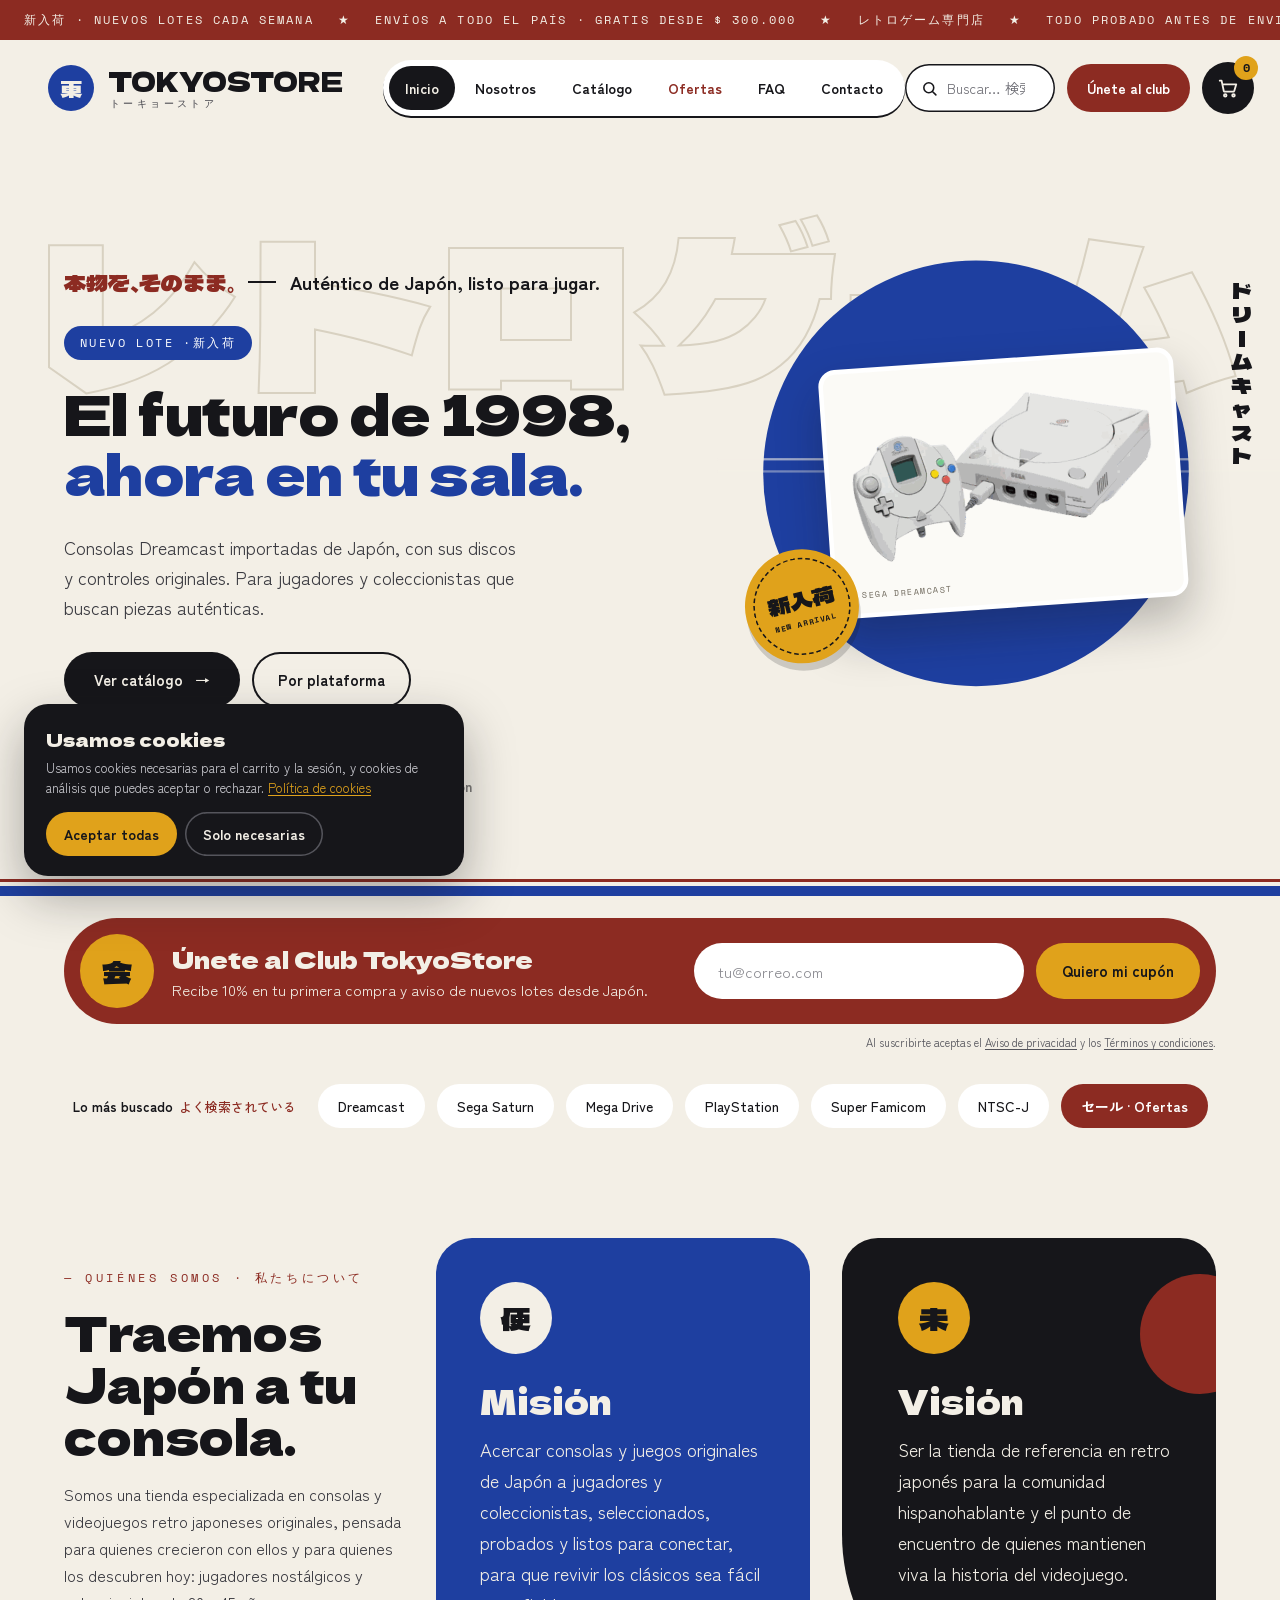
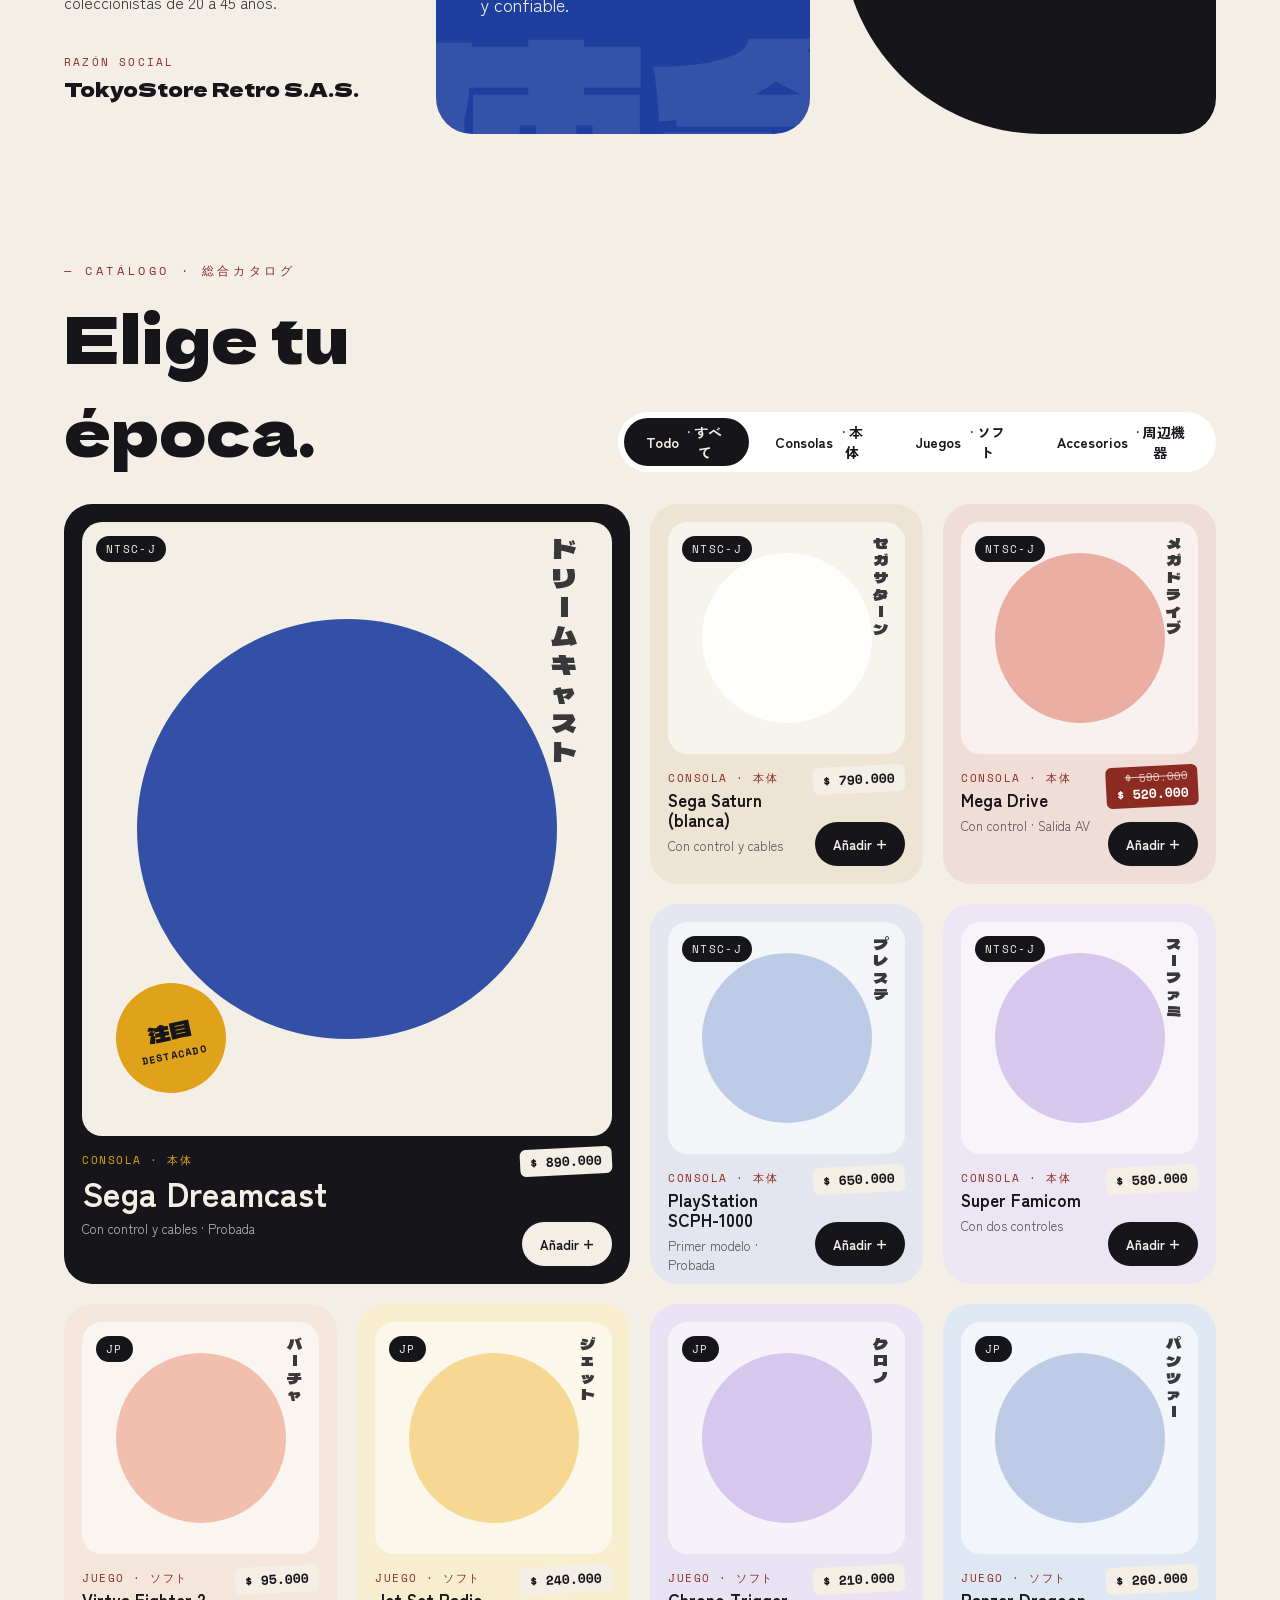
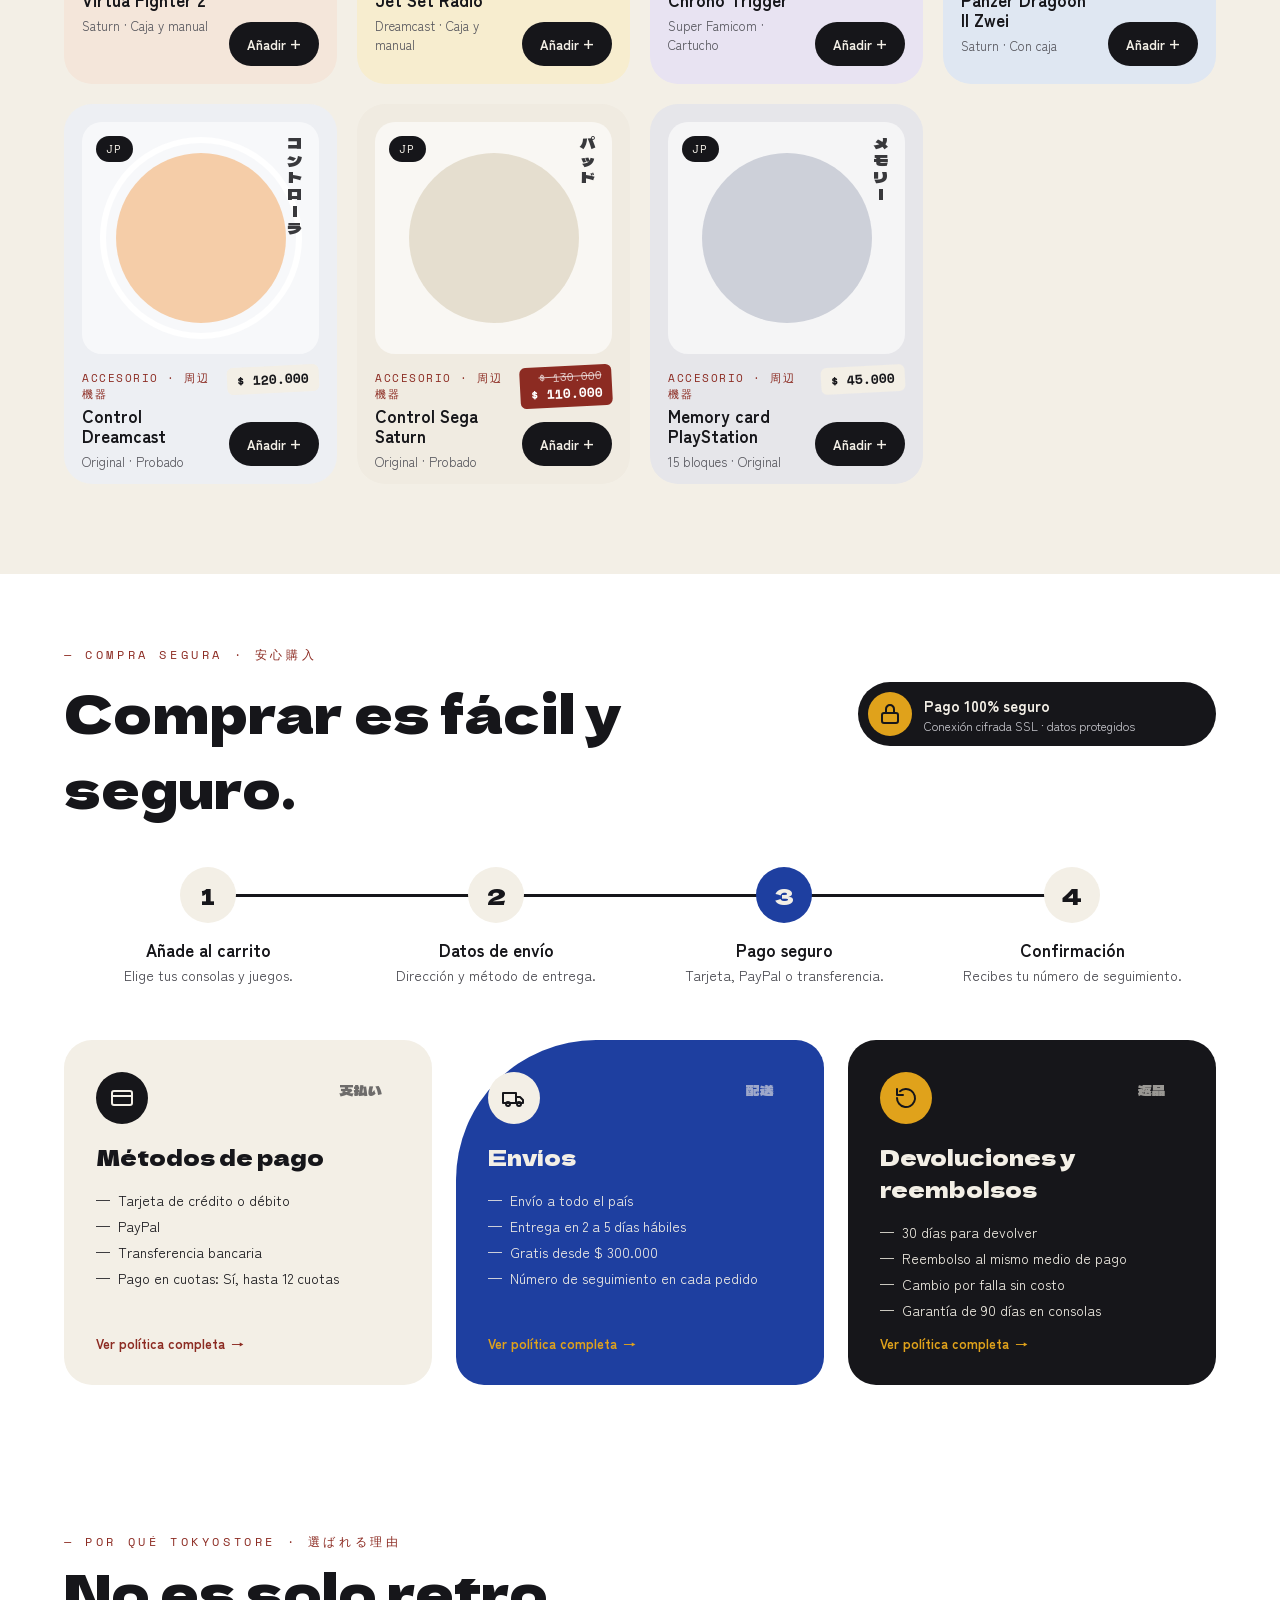
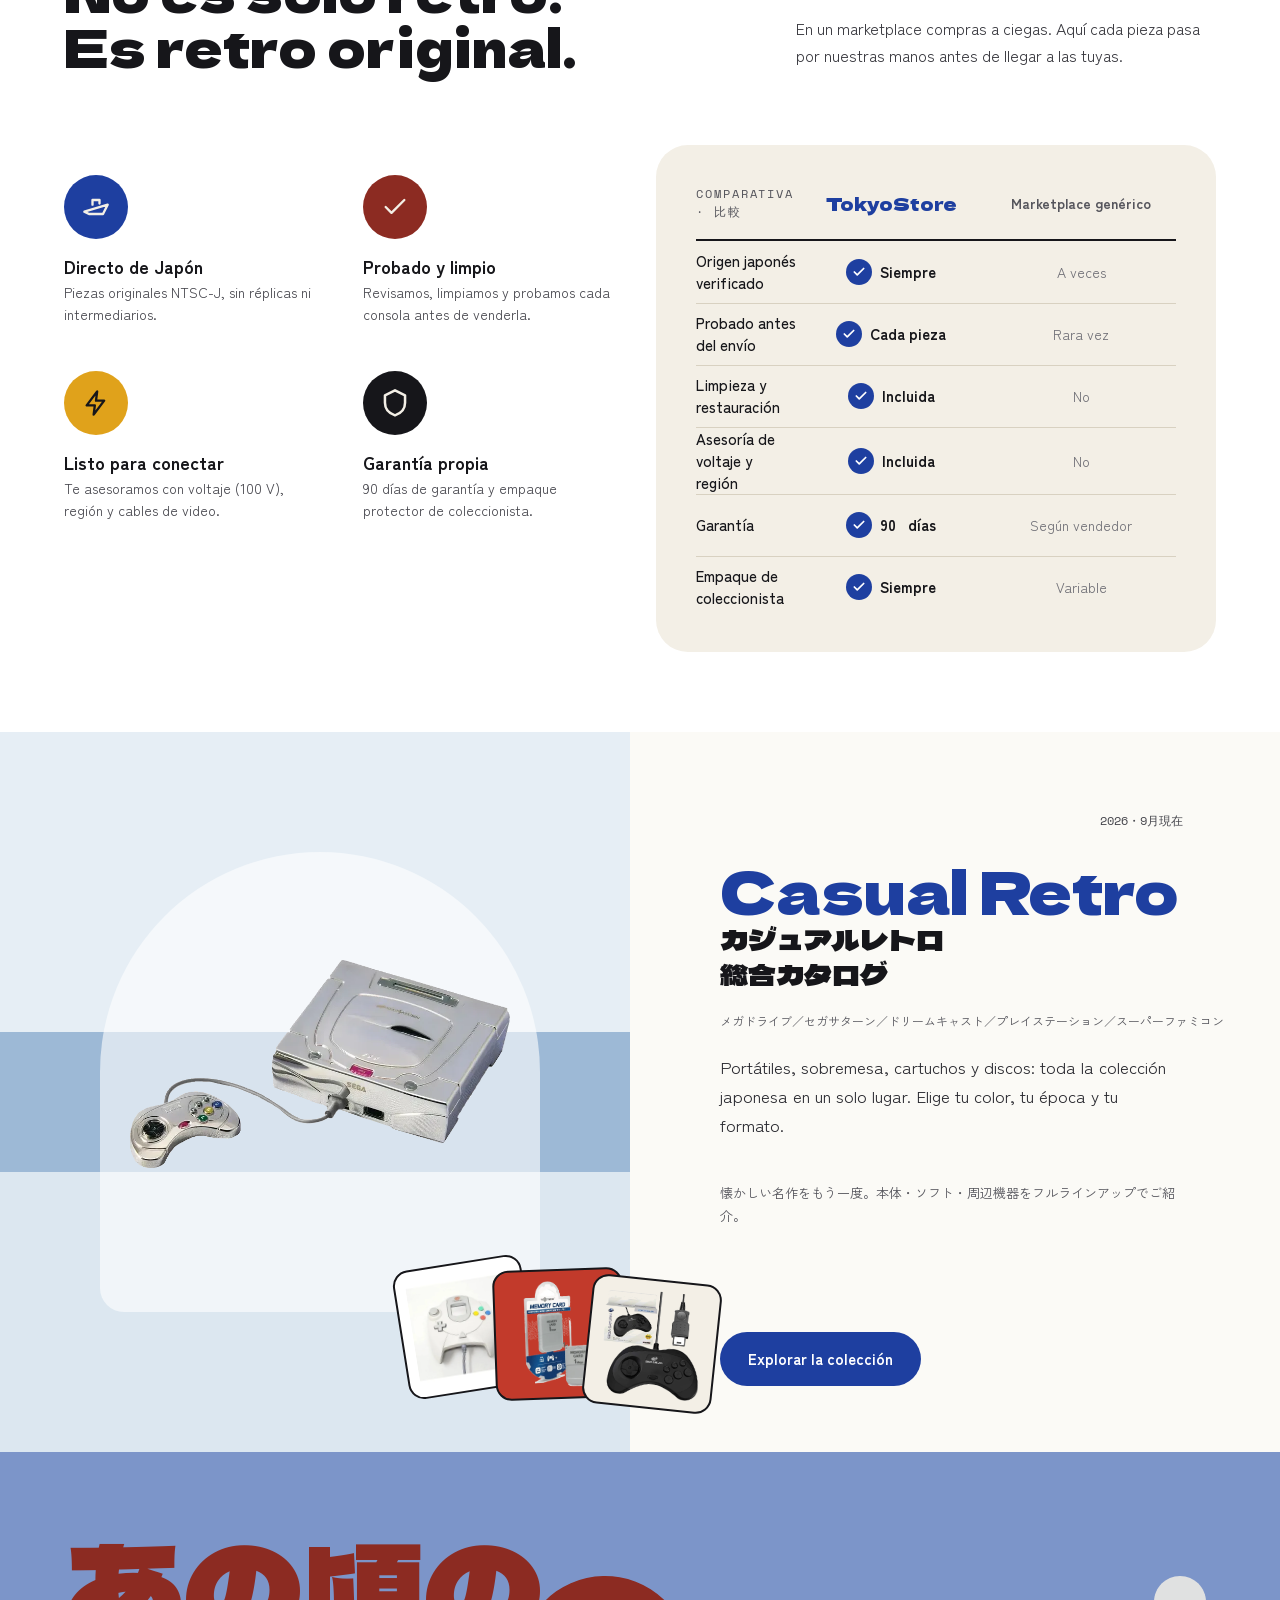
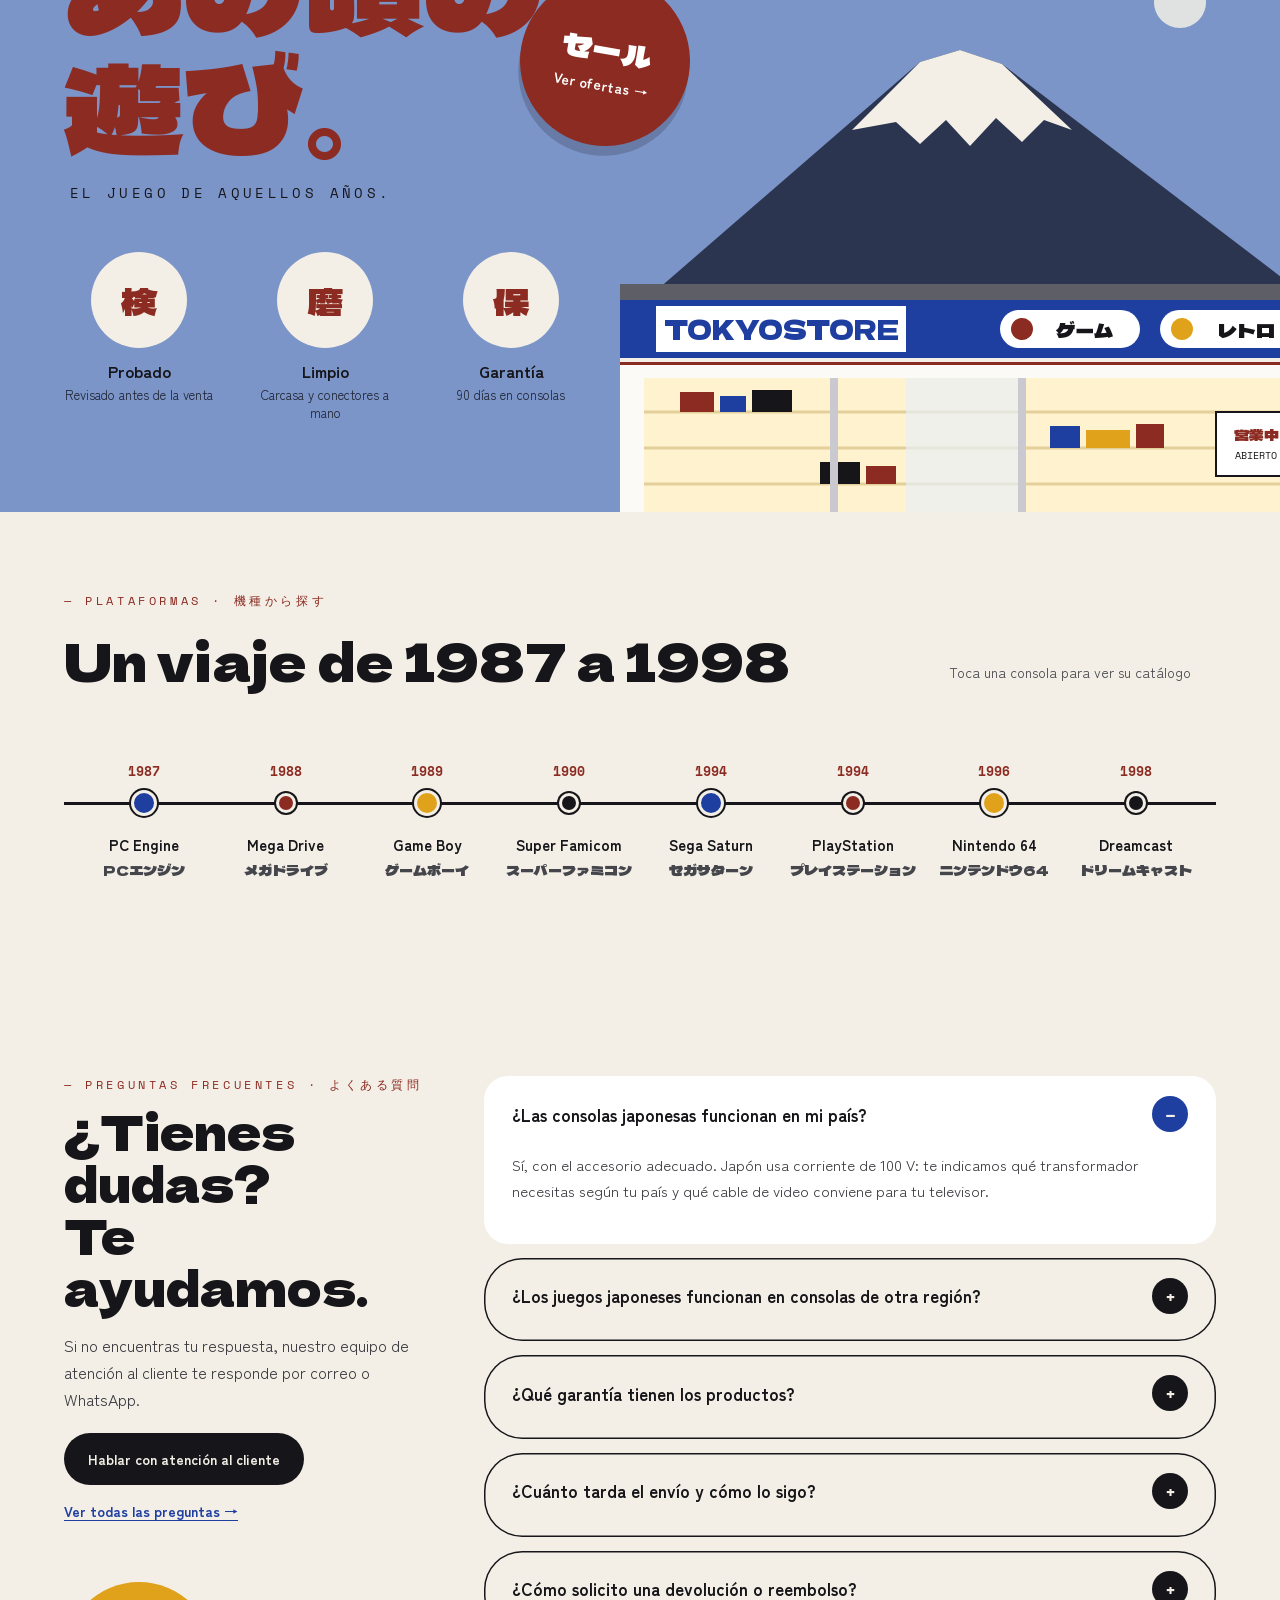
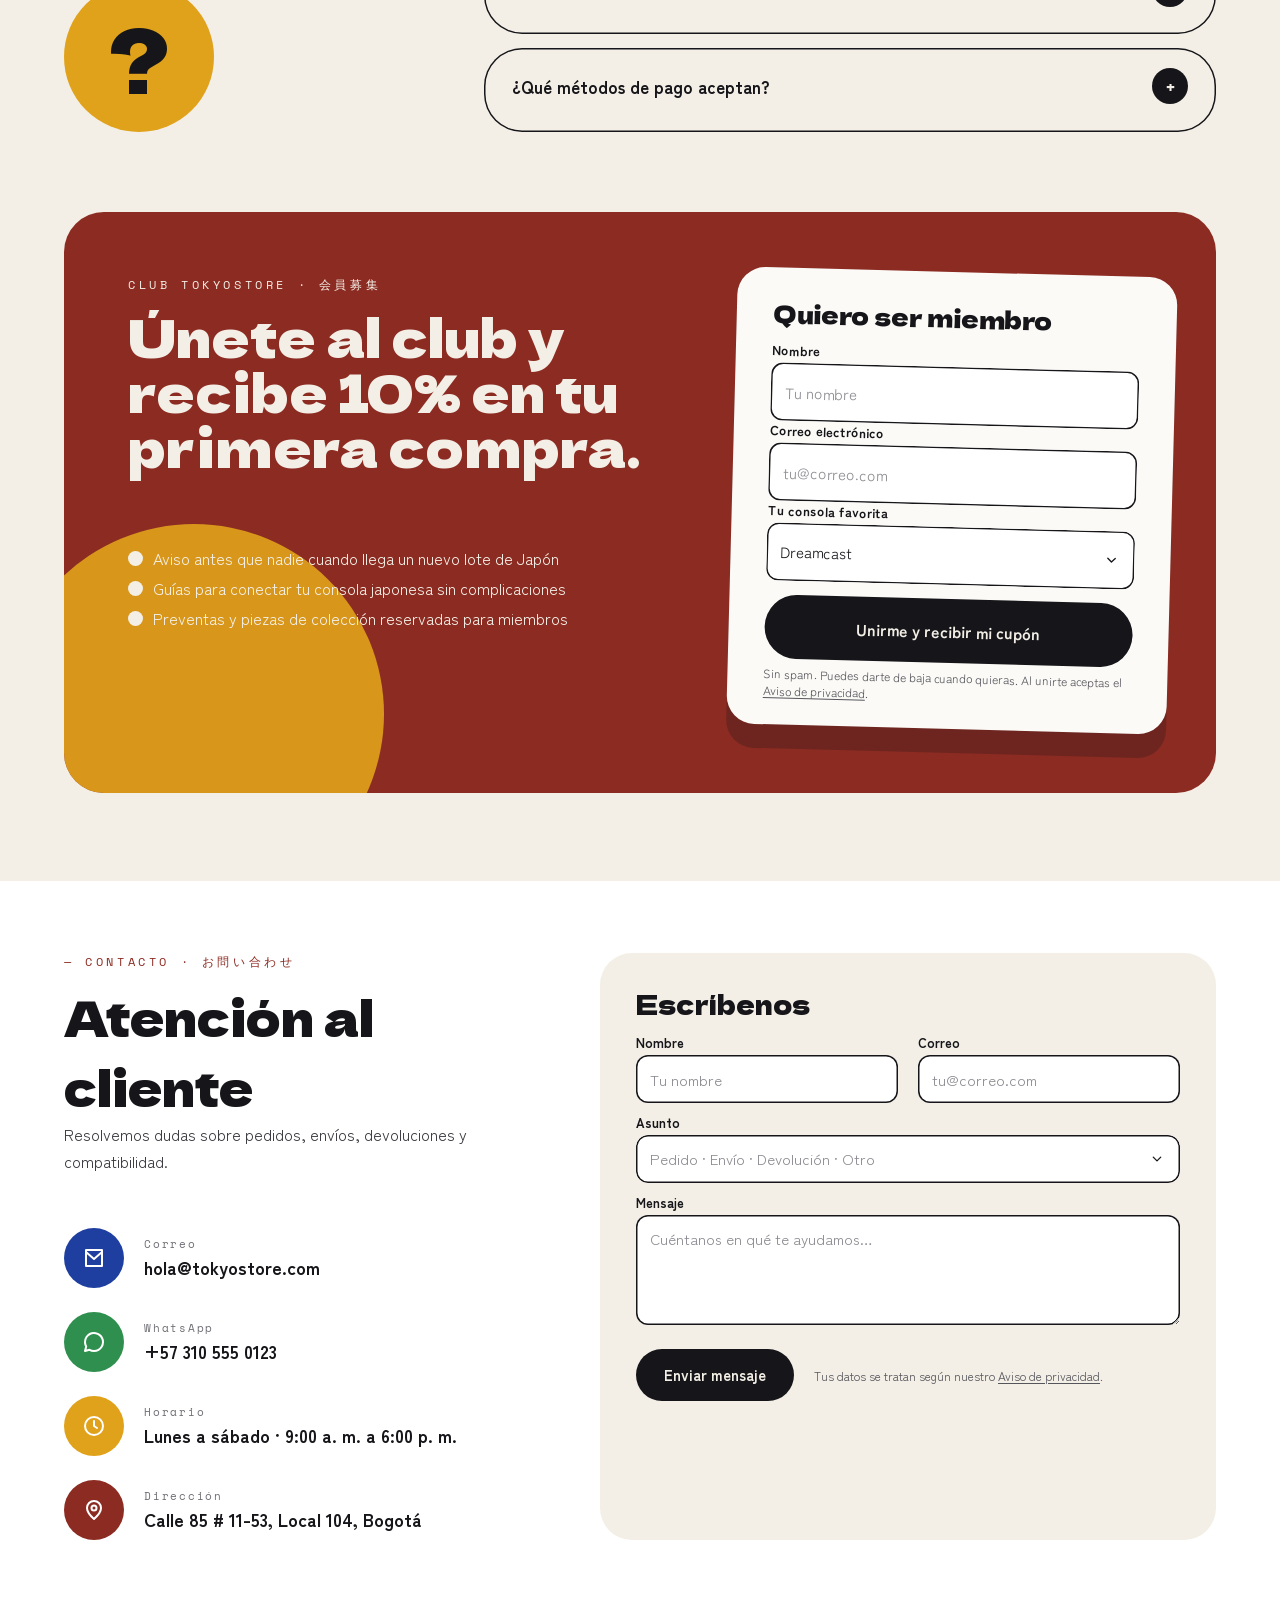
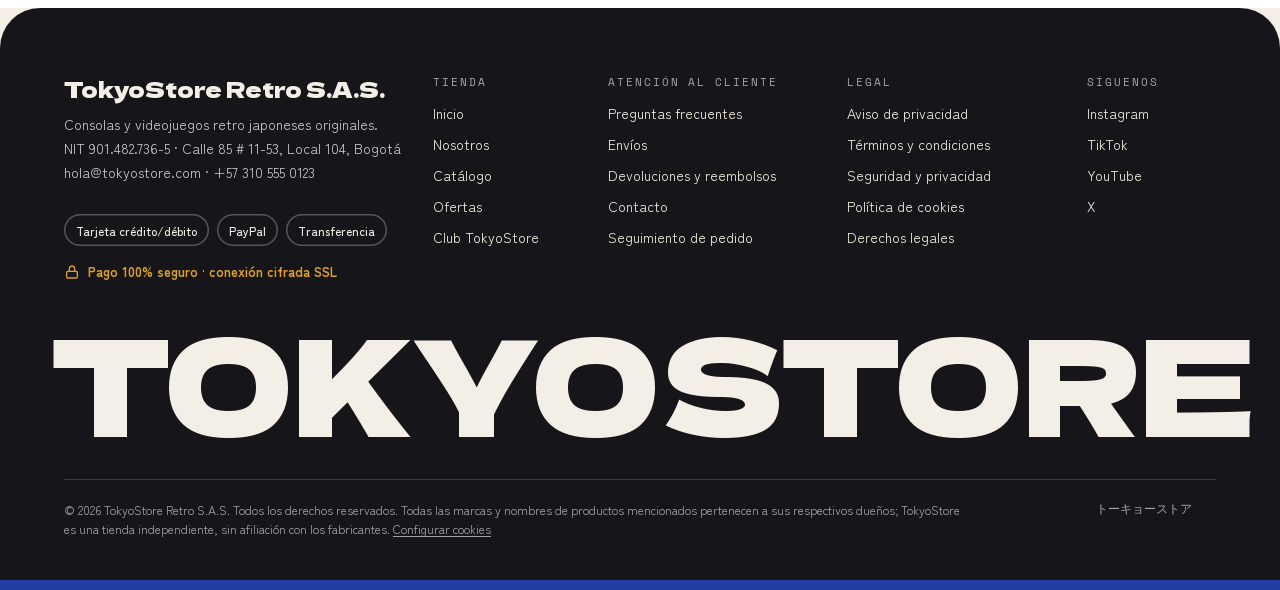
==== index.html @ 381a0650 "TokyoStore: sitio web a partir del diseño de Figma Páginas de inicio, producto, carrito con pago en " ====
<!doctype html>
<html lang="es-CO">
<head>
<meta charset="utf-8">
<meta name="viewport" content="width=device-width, initial-scale=1">
<title>TokyoStore — Consolas y videojuegos retro japoneses originales</title>
<meta name="description" content="Consolas, juegos y accesorios retro importados de Japón: Dreamcast, Sega Saturn, Super Famicom, PlayStation y más. Probados antes de enviar, con garantía y envío a todo el país.">
<meta name="theme-color" content="#F3EFE6">
<meta property="og:title" content="TokyoStore — Consolas y videojuegos retro japoneses originales">
<meta property="og:description" content="Consolas, juegos y accesorios retro importados de Japón: Dreamcast, Sega Saturn, Super Famicom, PlayStation y más. Probados antes de enviar, con garantía y envío a todo el país.">
<meta property="og:type" content="website">
<meta property="og:locale" content="es_CO">
<link rel="icon" href="assets/img/favicon.svg" type="image/svg+xml">
<link rel="preconnect" href="https://fonts.googleapis.com">
<link rel="preconnect" href="https://fonts.gstatic.com" crossorigin>
<link rel="stylesheet" href="https://fonts.googleapis.com/css2?family=Dela+Gothic+One&family=Space+Mono:wght@400;700&family=Zen+Kaku+Gothic+New:wght@400;500;700&display=swap">
<link rel="stylesheet" href="assets/css/styles.css">
<script src="assets/js/data.js" defer></script>
<script src="assets/js/app.js" defer></script>

</head>
<body data-page="inicio">
<a class="skip-link" href="#main">Saltar al contenido</a>
<svg xmlns="http://www.w3.org/2000/svg" style="display:none" aria-hidden="true">
<symbol id="i-bolt" viewBox="0 0 28 28"><path d="M15.1667 2.3335L4.66666 16.3335H12.8333L11.6667 25.6668L22.1667 11.6668H14L15.1667 2.3335Z" stroke="currentColor" stroke-width="2.33333" stroke-linecap="round" stroke-linejoin="round"/></symbol>
<symbol id="i-camera" viewBox="0 0 34 34"><path d="M5.66663 11.3333H9.91663L12.75 7.08325H21.25L24.0833 11.3333H28.3333V26.9166H5.66663V11.3333Z" stroke="currentColor" stroke-width="2.26667" stroke-linecap="round" stroke-linejoin="round"/>
<path d="M17 24.0833C20.1297 24.0833 22.6667 21.5463 22.6667 18.4167C22.6667 15.2871 20.1297 12.75 17 12.75C13.8704 12.75 11.3334 15.2871 11.3334 18.4167C11.3334 21.5463 13.8704 24.0833 17 24.0833Z" stroke="currentColor" stroke-width="2.26667" stroke-linecap="round" stroke-linejoin="round"/></symbol>
<symbol id="i-card" viewBox="0 0 24 24"><path d="M20 5H4C2.89543 5 2 5.89543 2 7V17C2 18.1046 2.89543 19 4 19H20C21.1046 19 22 18.1046 22 17V7C22 5.89543 21.1046 5 20 5Z" stroke="currentColor" stroke-width="2" stroke-linecap="round" stroke-linejoin="round"/>
<path d="M2 10H22" stroke="currentColor" stroke-width="2" stroke-linecap="round" stroke-linejoin="round"/></symbol>
<symbol id="i-cart" viewBox="0 0 22 22"><path d="M2.75 3.66666H4.58333L6.78333 13.9333C6.82619 14.1435 6.94139 14.332 7.10888 14.466C7.27637 14.6 7.48555 14.671 7.7 14.6667H16.3167C16.5311 14.671 16.7403 14.6 16.9078 14.466C17.0753 14.332 17.1905 14.1435 17.2333 13.9333L19.25 7.33333H5.68333" stroke="currentColor" stroke-width="1.83333" stroke-linecap="round" stroke-linejoin="round"/>
<path d="M8.25001 19.6167C8.95877 19.6167 9.53334 19.0421 9.53334 18.3333C9.53334 17.6246 8.95877 17.05 8.25001 17.05C7.54124 17.05 6.96667 17.6246 6.96667 18.3333C6.96667 19.0421 7.54124 19.6167 8.25001 19.6167Z" stroke="currentColor" stroke-width="1.83333" stroke-linecap="round" stroke-linejoin="round"/>
<path d="M16.5 19.6167C17.2088 19.6167 17.7833 19.0421 17.7833 18.3333C17.7833 17.6246 17.2088 17.05 16.5 17.05C15.7912 17.05 15.2167 17.6246 15.2167 18.3333C15.2167 19.0421 15.7912 19.6167 16.5 19.6167Z" stroke="currentColor" stroke-width="1.83333" stroke-linecap="round" stroke-linejoin="round"/></symbol>
<symbol id="i-chat" viewBox="0 0 24 24"><path d="M21 11.9997C21.001 13.5801 20.5859 15.1328 19.7964 16.5018C19.0069 17.8707 17.8708 19.0077 16.5025 19.7983C15.1342 20.5889 13.5818 21.0053 12.0014 21.0055C10.4211 21.0058 8.8686 20.5899 7.5 19.7997L3 20.9997L4.2 16.4997C3.51175 15.3041 3.10757 13.9663 3.0187 12.5895C2.92983 11.2128 3.15864 9.83412 3.68745 8.55992C4.21627 7.28571 5.03093 6.15014 6.0685 5.24092C7.10608 4.3317 8.33878 3.67318 9.67138 3.31623C11.004 2.95929 12.4008 2.91347 13.7539 3.18232C15.1071 3.45118 16.3803 4.0275 17.4752 4.86677C18.5701 5.70604 19.4574 6.78579 20.0686 8.0226C20.6798 9.25941 20.9985 10.6202 21 11.9997Z" stroke="white" stroke-width="2" stroke-linecap="round" stroke-linejoin="round"/></symbol>
<symbol id="i-check-sm" viewBox="0 0 14 14"><path d="M11.6666 3.5L5.24998 9.91667L2.33331 7" stroke="white" stroke-width="1.75" stroke-linecap="round" stroke-linejoin="round"/></symbol>
<symbol id="i-check" viewBox="0 0 28 28"><path d="M23.3333 7L10.5 19.8333L4.66666 14" stroke="currentColor" stroke-width="2.33333" stroke-linecap="round" stroke-linejoin="round"/></symbol>
<symbol id="i-chevron-down" viewBox="0 0 15 15"><path d="M3.89346 5.57717L7.45208 9.32717L11.2021 5.76856" stroke="currentColor" stroke-width="1.46222" stroke-linecap="round" stroke-linejoin="round"/></symbol>
<symbol id="i-chevron-right" viewBox="0 0 16 16"><path d="M6 4L10 8L6 12" stroke="currentColor" stroke-width="1.46667" stroke-linecap="round" stroke-linejoin="round"/></symbol>
<symbol id="i-clock" viewBox="0 0 24 24"><path d="M12 21C16.9706 21 21 16.9706 21 12C21 7.02944 16.9706 3 12 3C7.02944 3 3 7.02944 3 12C3 16.9706 7.02944 21 12 21Z" stroke="white" stroke-width="2" stroke-linecap="round" stroke-linejoin="round"/>
<path d="M12 7V12L15 14" stroke="white" stroke-width="2" stroke-linecap="round" stroke-linejoin="round"/></symbol>
<symbol id="i-lock" viewBox="0 0 24 24"><path d="M18 11H6C4.89543 11 4 11.8954 4 13V19C4 20.1046 4.89543 21 6 21H18C19.1046 21 20 20.1046 20 19V13C20 11.8954 19.1046 11 18 11Z" stroke="currentColor" stroke-width="2" stroke-linecap="round" stroke-linejoin="round"/>
<path d="M8 11V7C8 5.93913 8.42143 4.92172 9.17157 4.17157C9.92172 3.42143 10.9391 3 12 3C13.0609 3 14.0783 3.42143 14.8284 4.17157C15.5786 4.92172 16 5.93913 16 7V11" stroke="currentColor" stroke-width="2" stroke-linecap="round" stroke-linejoin="round"/></symbol>
<symbol id="i-mail" viewBox="0 0 24 24"><path d="M4 4H20V20H4V4Z" stroke="white" stroke-width="2" stroke-linecap="round" stroke-linejoin="round"/>
<path d="M4 6L12 13L20 6" stroke="white" stroke-width="2" stroke-linecap="round" stroke-linejoin="round"/></symbol>
<symbol id="i-menu" viewBox="0 0 20 20"><path d="M3.3335 5H16.6668M3.3335 10H16.6668M3.3335 15H16.6668" stroke="currentColor" stroke-width="1.83333" stroke-linecap="round" stroke-linejoin="round"/></symbol>
<symbol id="i-pin" viewBox="0 0 24 24"><path d="M12 21C12 21 5 14.8 5 10C5 8.14348 5.7375 6.36301 7.05025 5.05025C8.36301 3.7375 10.1435 3 12 3C13.8565 3 15.637 3.7375 16.9497 5.05025C18.2625 6.36301 19 8.14348 19 10C19 14.8 12 21 12 21Z" stroke="white" stroke-width="2" stroke-linecap="round" stroke-linejoin="round"/>
<path d="M12 12.5C13.3807 12.5 14.5 11.3807 14.5 10C14.5 8.61929 13.3807 7.5 12 7.5C10.6193 7.5 9.5 8.61929 9.5 10C9.5 11.3807 10.6193 12.5 12 12.5Z" stroke="white" stroke-width="2" stroke-linecap="round" stroke-linejoin="round"/></symbol>
<symbol id="i-return" viewBox="0 0 24 24"><path d="M3 12.0001C2.99812 14.0611 3.70371 16.0604 4.99883 17.6637C6.29395 19.267 8.10013 20.3772 10.1155 20.8088C12.1309 21.2404 14.2333 20.9671 16.0714 20.0348C17.9095 19.1024 19.3719 17.5674 20.2142 15.6863C21.0564 13.8052 21.2276 11.692 20.6989 9.69991C20.1703 7.7078 18.9739 5.9575 17.3098 4.74152C15.6457 3.52555 13.6146 2.91759 11.556 3.01926C9.4975 3.12093 7.53622 3.92607 6 5.3001" stroke="currentColor" stroke-width="2" stroke-linecap="round" stroke-linejoin="round"/>
<path d="M3 3V9H9" stroke="currentColor" stroke-width="2" stroke-linecap="round" stroke-linejoin="round"/></symbol>
<symbol id="i-search" viewBox="0 0 17 17"><path d="M7.79171 12.75C10.5301 12.75 12.75 10.5301 12.75 7.79167C12.75 5.05326 10.5301 2.83334 7.79171 2.83334C5.0533 2.83334 2.83337 5.05326 2.83337 7.79167C2.83337 10.5301 5.0533 12.75 7.79171 12.75Z" stroke="currentColor" stroke-width="1.55833" stroke-linecap="round"/>
<path d="M11.6875 11.6875L14.875 14.875" stroke="currentColor" stroke-width="1.55833" stroke-linecap="round"/></symbol>
<symbol id="i-shield" viewBox="0 0 21 26"><path d="M10.5 1.1665L19.8333 5.83317V12.8332C19.8333 18.6665 15.75 22.7498 10.5 24.4998C5.24999 22.7498 1.16666 18.6665 1.16666 12.8332V5.83317L10.5 1.1665Z" stroke="currentColor" stroke-width="2.33333" stroke-linecap="round" stroke-linejoin="round"/></symbol>
<symbol id="i-ship" viewBox="0 0 28 28"><path d="M2.33334 18.6665L25.6667 11.6665L21 20.9998H7L2.33334 18.6665Z" stroke="currentColor" stroke-width="2.33333" stroke-linecap="round" stroke-linejoin="round"/>
<path d="M10.5 11.6667V7H17.5V10.5" stroke="currentColor" stroke-width="2.33333" stroke-linecap="round" stroke-linejoin="round"/></symbol>
<symbol id="i-truck" viewBox="0 0 24 24"><path d="M1 7H14V17H1V7Z" stroke="currentColor" stroke-width="2" stroke-linecap="round" stroke-linejoin="round"/>
<path d="M14 11H18L21 14V17H14V11Z" stroke="currentColor" stroke-width="2" stroke-linecap="round" stroke-linejoin="round"/>
<path d="M6 20C7.10457 20 8 19.1046 8 18C8 16.8954 7.10457 16 6 16C4.89543 16 4 16.8954 4 18C4 19.1046 4.89543 20 6 20Z" stroke="currentColor" stroke-width="2" stroke-linecap="round" stroke-linejoin="round"/>
<path d="M17 20C18.1046 20 19 19.1046 19 18C19 16.8954 18.1046 16 17 16C15.8954 16 15 16.8954 15 18C15 19.1046 15.8954 20 17 20Z" stroke="currentColor" stroke-width="2" stroke-linecap="round" stroke-linejoin="round"/></symbol>
</svg>
<div class="ticker" role="region" aria-label="Avisos de la tienda">
  <p class="sr-only">Nuevos lotes cada semana. Envíos a todo el país, gratis desde $ 300.000. Todo probado antes de enviar.</p>
  <div class="ticker__track" aria-hidden="true"><span class="ticker__item">新入荷 · NUEVOS LOTES CADA SEMANA</span><span class="ticker__item">★</span><span class="ticker__item">ENVÍOS A TODO EL PAÍS · GRATIS DESDE <span data-cfg="envioGratis">$ 300.000</span></span><span class="ticker__item">★</span><span class="ticker__item">レトロゲーム専門店</span><span class="ticker__item">★</span><span class="ticker__item">TODO PROBADO ANTES DE ENVIAR</span><span class="ticker__item">★</span><span class="ticker__item">新入荷 · NUEVOS LOTES CADA SEMANA</span><span class="ticker__item">★</span><span class="ticker__item">ENVÍOS A TODO EL PAÍS · GRATIS DESDE <span data-cfg="envioGratis">$ 300.000</span></span><span class="ticker__item">★</span><span class="ticker__item">レトロゲーム専門店</span><span class="ticker__item">★</span><span class="ticker__item">TODO PROBADO ANTES DE ENVIAR</span><span class="ticker__item">★</span><span class="ticker__item">新入荷 · NUEVOS LOTES CADA SEMANA</span><span class="ticker__item">★</span><span class="ticker__item">ENVÍOS A TODO EL PAÍS · GRATIS DESDE <span data-cfg="envioGratis">$ 300.000</span></span><span class="ticker__item">★</span><span class="ticker__item">レトロゲーム専門店</span><span class="ticker__item">★</span><span class="ticker__item">TODO PROBADO ANTES DE ENVIAR</span><span class="ticker__item">★</span><span class="ticker__item">新入荷 · NUEVOS LOTES CADA SEMANA</span><span class="ticker__item">★</span><span class="ticker__item">ENVÍOS A TODO EL PAÍS · GRATIS DESDE <span data-cfg="envioGratis">$ 300.000</span></span><span class="ticker__item">★</span><span class="ticker__item">レトロゲーム専門店</span><span class="ticker__item">★</span><span class="ticker__item">TODO PROBADO ANTES DE ENVIAR</span><span class="ticker__item">★</span></div>
</div>
<header class="header" id="top">
  <div class="header__bar">
    <a class="brand" href="index.html" aria-label="TokyoStore, ir al inicio">
      <span class="brand__badge" aria-hidden="true">東</span>
      <span class="brand__text"><span class="brand__name">TOKYOSTORE</span><span class="brand__kana" aria-hidden="true">トーキョーストア</span></span>
    </a>
    <nav class="nav" aria-label="Principal"><a href="#top" aria-current="page">Inicio</a><a href="#nosotros">Nosotros</a><a href="#catalogo">Catálogo</a><a href="?ofertas=1#catalogo" class="nav__sale" data-filter="ofertas">Ofertas</a><a href="faq.html">FAQ</a><a href="#contacto">Contacto</a></nav>
    <div class="header__right">
      <form class="search" id="search-d" role="search" data-search>
        <label class="search__box"><span class="sr-only">Buscar en la tienda</span><svg class="icon" aria-hidden="true"><use href="#i-search"></use></svg>
          <input class="search__input" type="search" name="q" placeholder="Buscar… 検索" autocomplete="off" role="combobox" aria-expanded="false" aria-controls="search-d-list" aria-autocomplete="list">
        </label>
        <div class="search__results" id="search-d-list" role="listbox" aria-label="Resultados"></div>
      </form>
      <a class="btn btn-red header__club" href="#club">Únete al club</a>
      <a class="cart-btn" href="carrito.html" aria-label="Carrito"><svg class="icon" aria-hidden="true"><use href="#i-cart"></use></svg><span class="cart-count" aria-hidden="true">0</span></a>
      <button class="icon-btn search-btn" type="button" data-open-search aria-label="Buscar"><svg class="icon" aria-hidden="true"><use href="#i-search"></use></svg></button>
      <a class="icon-btn icon-btn--ink cart" href="carrito.html" aria-label="Carrito"><svg class="icon" aria-hidden="true"><use href="#i-cart"></use></svg></a>
      <button class="icon-btn menu-btn" type="button" data-open-menu aria-label="Abrir menú" aria-expanded="false" aria-controls="drawer"><svg class="icon" aria-hidden="true"><use href="#i-menu"></use></svg></button>
    </div>
  </div>
</header>
<div class="drawer" id="drawer" role="dialog" aria-modal="true" aria-label="Menú">
  <div class="drawer__scrim" data-close-menu></div>
  <div class="drawer__panel">
    <div class="drawer__head">
      <a class="brand" href="index.html"><span class="brand__badge" aria-hidden="true">東</span><span class="brand__name">TOKYOSTORE</span></a>
      <button class="drawer__close" type="button" data-close-menu aria-label="Cerrar menú">×</button>
    </div>
    <nav class="drawer__links" aria-label="Menú móvil"><a href="#top">Inicio<svg class="icon" aria-hidden="true"><use href="#i-chevron-right"></use></svg></a><a href="#nosotros">Nosotros<svg class="icon" aria-hidden="true"><use href="#i-chevron-right"></use></svg></a><a href="#catalogo">Catálogo<svg class="icon" aria-hidden="true"><use href="#i-chevron-right"></use></svg></a><a href="?ofertas=1#catalogo" class="nav__sale">Ofertas<svg class="icon" aria-hidden="true"><use href="#i-chevron-right"></use></svg></a><a href="faq.html">FAQ<svg class="icon" aria-hidden="true"><use href="#i-chevron-right"></use></svg></a><a href="#contacto">Contacto<svg class="icon" aria-hidden="true"><use href="#i-chevron-right"></use></svg></a>
      <a href="carrito.html">Carrito · <span data-cart-label>0 artículos</span><svg class="icon" aria-hidden="true"><use href="#i-chevron-right"></use></svg></a>
    </nav>
    <a class="btn btn-red" href="#club" style="height:52px">Únete al club</a>
    <div class="drawer__small">
      <a href="legal.html#envios">Envíos</a>
      <a href="legal.html#devoluciones">Devoluciones y reembolsos</a>
      <a href="legal.html#privacidad">Aviso de privacidad</a>
      <a href="legal.html#terminos">Términos y condiciones</a>
    </div>
  </div>
</div>
<div class="msearch" id="msearch" role="dialog" aria-modal="true" aria-label="Buscar">
  <form class="search" id="search-m" role="search" data-search>
    <div class="msearch__row">
      <label class="search__box"><span class="sr-only">Buscar en la tienda</span><svg class="icon" aria-hidden="true"><use href="#i-search"></use></svg>
        <input class="search__input" type="search" name="q" placeholder="Buscar… 検索" autocomplete="off" role="combobox" aria-expanded="false" aria-controls="search-m-list" aria-autocomplete="list">
      </label>
      <button class="drawer__close" type="button" data-close-search aria-label="Cerrar búsqueda">×</button>
    </div>
    <div class="search__results" id="search-m-list" role="listbox" aria-label="Resultados"></div>
  </form>
</div>
<main id="main">

<!-- HERO -->
<section class="hero" id="hero" aria-labelledby="hero-title" aria-roledescription="carrusel">
  <div class="hero__inner">
    <p class="hero__kata" aria-hidden="true">レトロゲーム</p>
    <div class="hero__art d-only" aria-hidden="true">
      <div class="hero__sun"></div>
      <div class="hero__lines"></div>
      <figure class="hero__photo"><img data-hero-img src="assets/img/sega-dreamcast.webp" alt="" width="380" height="203" fetchpriority="high"><figcaption class="hero__caption">SEGA DREAMCAST</figcaption></figure>
      <div class="stamp hero__stamp"><span class="stamp__jp">新入荷</span><span class="stamp__en">NEW ARRIVAL</span></div>
      <p class="hero__vertical" lang="ja">ドリームキャスト</p>
    </div>
    <div class="hero__content">
      <p class="hero__slogan"><span class="hero__slogan-jp" lang="ja">本物を、そのまま。</span><span class="hero__slogan-rule" aria-hidden="true"></span><span class="hero__slogan-es">Auténtico de Japón, listo para jugar.</span></p>
      <div class="hero__mphoto m-only" aria-hidden="true"><span class="sun"></span><img data-hero-img src="assets/img/sega-dreamcast.webp" alt="" width="380" height="203"><span class="stamp"><span class="stamp__jp">新入荷</span></span></div>
      <p class="hero__pill">NUEVO LOTE · <span lang="ja">新入荷</span></p>
      <h1 class="hero__title" id="hero-title" aria-live="polite"><span class="l1">El futuro de 1998,</span> <span class="l2">ahora en tu sala.</span></h1>
      <p class="hero__text">Consolas Dreamcast importadas de Japón, con sus discos y controles originales. Para jugadores y coleccionistas que buscan piezas auténticas.</p>
      <div class="hero__ctas">
        <a class="btn btn-ink btn-lg" href="#catalogo" data-hero-cta data-filter="todo">Ver catálogo <span aria-hidden="true">&nbsp;→</span></a>
        <a class="btn btn-outline btn-lg d-only" href="#plataformas">Por plataforma</a>
        <a class="btn btn-outline btn-lg m-only" href="#catalogo">Por plataforma</a>
      </div>
    </div>
    <div class="hero__slides" role="tablist" aria-label="Consolas destacadas">
      <button class="slide-tab" role="tab" aria-selected="true" type="button"><span class="slide-tab__row"><span class="slide-tab__n">01</span><span class="slide-tab__name">Dreamcast</span></span><span class="slide-tab__bar"></span></button>
      <button class="slide-tab" role="tab" aria-selected="false" tabindex="-1" type="button"><span class="slide-tab__row"><span class="slide-tab__n">02</span><span class="slide-tab__name">Super Famicom</span></span><span class="slide-tab__bar"></span></button>
      <button class="slide-tab" role="tab" aria-selected="false" tabindex="-1" type="button"><span class="slide-tab__row"><span class="slide-tab__n">03</span><span class="slide-tab__name">PlayStation</span></span><span class="slide-tab__bar"></span></button>
    </div>
  </div>
  <div class="hero__stripes" aria-hidden="true"></div>
</section>

<!-- LANDING PAGE: captación rápida -->
<section class="lead" aria-labelledby="lead-title">
  <div class="wrap" data-form-wrap>
    <div class="lead__bar">
      <span class="lead__badge" aria-hidden="true">会</span>
      <div class="lead__copy">
        <h2 class="lead__title" id="lead-title">Únete al Club TokyoStore</h2>
        <p class="lead__text">Recibe <span data-cfg="descuentoClub">10%</span> en tu primera compra y aviso de nuevos lotes desde Japón.</p>
      </div>
      <form class="lead__form" data-club data-simple novalidate>
        <label class="sr-only" for="lead-email">Correo electrónico</label>
        <input class="field-pill" id="lead-email" type="email" name="email" placeholder="tu@correo.com" autocomplete="email" required>
        <button class="btn btn-yellow" type="submit">Quiero mi cupón</button>
      </form>
      <p class="form-msg" role="status" aria-live="polite"></p>
      <p class="lead__legal">Al suscribirte aceptas el <a href="legal.html#privacidad">Aviso de privacidad</a> y los <a href="legal.html#terminos">Términos y condiciones</a>.</p>
    </div>
  </div>
</section>

<nav class="quicknav m-only" aria-label="Navegación rápida">
  <a href="#nosotros" data-q="nosotros">Nosotros</a><a href="#catalogo" data-q="catalogo" class="is-active">Catálogo</a><a href="?ofertas=1#catalogo" data-q="ofertas" data-filter="ofertas">Ofertas</a><a href="#faq" data-q="faq">FAQ</a><a href="#contacto" data-q="contacto">Contacto</a>
</nav>

<!-- LO MÁS BUSCADO -->
<nav class="popular" aria-label="Lo más buscado">
  <p class="popular__label"><b>Lo más buscado</b><span lang="ja">よく検索されている</span></p>
  <a class="chip" href="?plataforma=Dreamcast#catalogo" data-filter="plataforma" data-value="Dreamcast">Dreamcast</a>
  <a class="chip" href="?plataforma=Sega+Saturn#catalogo" data-filter="plataforma" data-value="Sega Saturn">Sega Saturn</a>
  <a class="chip" href="?plataforma=Mega+Drive#catalogo" data-filter="plataforma" data-value="Mega Drive">Mega Drive</a>
  <a class="chip" href="?plataforma=PlayStation#catalogo" data-filter="plataforma" data-value="PlayStation">PlayStation</a>
  <a class="chip" href="?plataforma=Super+Famicom#catalogo" data-filter="plataforma" data-value="Super Famicom">Super Famicom</a>
  <a class="chip" href="?q=NTSC-J#catalogo" data-filter="region" data-value="NTSC-J">NTSC-J</a>
  <a class="chip chip--sale" href="?ofertas=1#catalogo" data-filter="ofertas"><span lang="ja">セール</span>&nbsp;· Ofertas</a>
</nav>

<!-- QUIÉNES SOMOS: MISIÓN Y VISIÓN -->
<section class="about" id="nosotros" aria-labelledby="about-title">
  <div class="wrap about__grid">
    <div class="about__intro">
      <p class="eyebrow">— Quiénes somos<span class="d-only"> · <span lang="ja">私たちについて</span></span></p>
      <h2 class="h-lg" id="about-title">Traemos Japón a tu consola.</h2>
      <p class="about__p">Somos una tienda especializada en consolas y videojuegos retro japoneses originales, pensada para quienes crecieron con ellos y para quienes los descubren hoy: jugadores nostálgicos y coleccionistas de 20 a 45 años.</p>
      <div class="about__rs">
        <p class="about__rs-label">RAZÓN SOCIAL</p>
        <p class="about__rs-name">TokyoStore Retro S.A.S.</p>
      </div>
    </div>
    <article class="mv-card mv-card--mision">
      <span class="mv-card__ghost" aria-hidden="true">使命</span>
      <span class="mv-card__badge" aria-hidden="true">使</span>
      <h3>Misión</h3>
      <p>Acercar consolas y juegos originales de Japón<span class="d-only"> a jugadores y coleccionistas, seleccionados</span>, probados y listos para conectar<span class="d-only">, para que revivir los clásicos sea fácil y confiable</span>.</p>
    </article>
    <article class="mv-card mv-card--vision">
      <span class="mv-card__sun" aria-hidden="true"></span>
      <span class="mv-card__badge" aria-hidden="true">未</span>
      <h3>Visión</h3>
      <p>Ser la tienda de referencia en retro japonés para la comunidad hispanohablante<span class="d-only"> y el punto de encuentro de quienes mantienen viva la historia del videojuego</span>.</p>
    </article>
    <p class="about__rs-m m-only">Razón social: TokyoStore Retro S.A.S.</p>
  </div>
</section>

<!-- CATÁLOGO -->
<section class="catalog" id="catalogo" aria-labelledby="cat-title">
  <div class="wrap">
    <div class="catalog__head">
      <div>
        <p class="eyebrow">— Catálogo<span class="d-only"> · <span lang="ja">総合カタログ</span></span></p>
        <h2 class="catalog__title" id="cat-title">Elige tu época.</h2>
      </div>
      <div class="tabs" id="tabs" role="tablist" aria-label="Filtrar por tipo">
        <button class="tab" role="tab" type="button" data-cat="todo" aria-selected="true">Todo<span class="jp" lang="ja"> · すべて</span></button>
        <button class="tab" role="tab" type="button" data-cat="consola" aria-selected="false">Consolas<span class="jp" lang="ja"> · 本体</span></button>
        <button class="tab" role="tab" type="button" data-cat="juego" aria-selected="false">Juegos<span class="jp" lang="ja"> · ソフト</span></button>
        <button class="tab" role="tab" type="button" data-cat="accesorio" aria-selected="false">Accesorios<span class="jp" lang="ja"> · 周辺機器</span></button>
      </div>
    </div>
    <p class="catalog__filter" id="catalogFilter" role="status" aria-live="polite">Mostrando: <b id="catalogFilterText"></b> <button type="button" id="catalogFilterClear">Quitar filtro ×</button></p>
    <div class="grid" id="grid" aria-live="polite"></div>
    <div class="catalog__empty" id="catalogEmpty">
      <h3>Aún no hay piezas de esa consola.</h3>
      <p>Llegan lotes nuevos cada semana. Únete al club y te avisamos primero.</p>
      <p style="margin-top:18px"><button class="btn btn-ink" type="button" id="catalogEmptyClear">Ver todo el catálogo</button></p>
    </div>
    <button class="btn catalog__more" type="button" id="catalogMore" hidden>Ver todo el catálogo</button>
    <noscript><p style="margin-top:20px">Activa JavaScript para ver el catálogo y comprar.</p></noscript>
  </div>
</section>

<!-- COMPRA SEGURA -->
<section class="secure" id="compra-segura" aria-labelledby="sec-title">
  <div class="wrap">
    <div class="secure__head">
      <div>
        <p class="eyebrow">— Compra segura<span class="d-only"> · <span lang="ja">安心購入</span></span></p>
        <h2 class="h-xl" id="sec-title">Comprar es fácil y seguro.</h2>
      </div>
      <div class="seal"><span class="seal__icon"><svg class="icon" aria-hidden="true"><use href="#i-lock"></use></svg></span><p><b>Pago 100% seguro</b><span>Conexión cifrada SSL · datos protegidos</span></p></div>
    </div>
    <ol class="steps" aria-label="Cómo comprar">
      <li class="step"><span class="step__n" aria-hidden="true">1</span><b>Añade al carrito</b><span>Elige tus consolas y juegos.</span></li>
      <li class="step"><span class="step__n" aria-hidden="true">2</span><b>Datos de envío</b><span>Dirección y método de entrega.</span></li>
      <li class="step step--on"><span class="step__n" aria-hidden="true">3</span><b>Pago seguro</b><span>Tarjeta, PayPal o transferencia.</span></li>
      <li class="step"><span class="step__n" aria-hidden="true">4</span><b>Confirmación</b><span>Recibes tu número de seguimiento.</span></li>
    </ol>
    <div class="policies">
      <article class="policy policy--pay">
        <span class="policy__icon"><svg class="icon" aria-hidden="true"><use href="#i-card"></use></svg></span><span class="policy__jp" lang="ja" aria-hidden="true">支払い</span>
        <h3>Métodos de pago</h3>
        <ul><li>Tarjeta de crédito o débito</li><li>PayPal</li><li>Transferencia bancaria</li><li>Pago en cuotas: <span data-cfg="cuotas">Sí, hasta 12 cuotas</span></li></ul>
        <a class="policy__link" href="legal.html#seguridad">Ver política completa <span aria-hidden="true">→</span></a>
      </article>
      <article class="policy policy--ship">
        <span class="policy__icon"><svg class="icon" aria-hidden="true"><use href="#i-truck"></use></svg></span><span class="policy__jp" lang="ja" aria-hidden="true">配送</span>
        <h3>Envíos</h3>
        <ul><li>Envío a todo el país</li><li>Entrega en <span data-cfg="entrega">2 a 5</span> días hábiles</li><li>Gratis desde <span data-cfg="envioGratis">$ 300.000</span></li><li>Número de seguimiento en cada pedido</li></ul>
        <a class="policy__link" href="legal.html#envios">Ver política completa <span aria-hidden="true">→</span></a>
      </article>
      <article class="policy policy--ret">
        <span class="policy__icon"><svg class="icon" aria-hidden="true"><use href="#i-return"></use></svg></span><span class="policy__jp" lang="ja" aria-hidden="true">返品</span>
        <h3>Devoluciones y reembolsos</h3>
        <ul><li><span data-cfg="diasDevolucion">30</span>&nbsp;días para devolver</li><li>Reembolso al mismo medio de pago</li><li>Cambio por falla sin costo</li><li>Garantía de <span data-cfg="diasGarantia">90</span>&nbsp;días en consolas</li></ul>
        <a class="policy__link" href="legal.html#devoluciones">Ver política completa <span aria-hidden="true">→</span></a>
      </article>
    </div>
    <div class="secure-m m-only">
      <ol class="msteps" aria-label="Cómo comprar">
        <li><i aria-hidden="true">1</i>Añade al carrito</li><li><i aria-hidden="true">2</i>Datos de envío</li>
        <li class="on"><i aria-hidden="true">3</i>Pago seguro (SSL)</li><li><i aria-hidden="true">4</i>Confirmación y seguimiento</li>
      </ol>
      <p class="mpays" aria-label="Medios de pago"><span class="pay-pill">Tarjeta</span><span class="pay-pill">PayPal</span><span class="pay-pill">Transferencia</span></p>
      <a class="minfo" href="legal.html#envios"><b>Envíos</b><span>A todo el país · <span data-cfg="entrega">2 a 5</span> días · con seguimiento</span></a>
      <a class="minfo" href="legal.html#devoluciones"><b>Devoluciones y reembolsos</b><span><span data-cfg="diasDevolucion">30</span> días para devolver · reembolso al mismo medio de pago</span></a>
    </div>
  </div>
</section>

<!-- VENTAJA COMPETITIVA -->
<section class="why" id="por-que" aria-labelledby="why-title">
  <div class="wrap">
    <div class="why__head">
      <div>
        <p class="eyebrow">— Por qué TokyoStore · <span lang="ja">選ばれる理由</span></p>
        <h2 class="h-xl" id="why-title">No es solo retro.<br> Es retro original.</h2>
      </div>
      <p>En un marketplace compras a ciegas. Aquí cada pieza pasa por nuestras manos antes de llegar a las tuyas.</p>
    </div>
    <div class="why__body">
      <ul class="feats">
        <li class="feat"><span class="feat__icon bg-blue"><svg class="icon" aria-hidden="true"><use href="#i-ship"></use></svg></span><h3>Directo de Japón</h3><p>Piezas originales NTSC-J, sin réplicas ni intermediarios.</p></li>
        <li class="feat"><span class="feat__icon bg-red"><svg class="icon" aria-hidden="true"><use href="#i-check"></use></svg></span><h3>Probado y limpio</h3><p>Revisamos, limpiamos y probamos cada consola antes de venderla.</p></li>
        <li class="feat"><span class="feat__icon bg-yellow"><svg class="icon" aria-hidden="true"><use href="#i-bolt"></use></svg></span><h3>Listo para conectar</h3><p>Te asesoramos con voltaje (100 V), región y cables de video.</p></li>
        <li class="feat"><span class="feat__icon bg-ink"><svg class="icon" aria-hidden="true"><use href="#i-shield"></use></svg></span><h3>Garantía propia</h3><p><span data-cfg="diasGarantia">90</span> días de garantía y empaque protector de coleccionista.</p></li>
      </ul>
      <div class="compare">
        <table>
          <caption class="sr-only">Comparativa entre TokyoStore y un marketplace genérico</caption>
          <thead><tr><th scope="col">COMPARATIVA · <span lang="ja">比較</span></th><th scope="col" class="ts">TokyoStore</th><th scope="col" class="mk">Marketplace genérico</th></tr></thead>
          <tbody>
            <tr><th scope="row">Origen japonés verificado</th><td class="ts"><span><i><svg class="icon" aria-hidden="true"><use href="#i-check-sm"></use></svg></i>Siempre</span></td><td class="mk">A veces</td></tr><tr><th scope="row">Probado antes del envío</th><td class="ts"><span><i><svg class="icon" aria-hidden="true"><use href="#i-check-sm"></use></svg></i>Cada pieza</span></td><td class="mk">Rara vez</td></tr><tr><th scope="row">Limpieza y restauración</th><td class="ts"><span><i><svg class="icon" aria-hidden="true"><use href="#i-check-sm"></use></svg></i>Incluida</span></td><td class="mk">No</td></tr><tr><th scope="row">Asesoría de voltaje y región</th><td class="ts"><span><i><svg class="icon" aria-hidden="true"><use href="#i-check-sm"></use></svg></i>Incluida</span></td><td class="mk">No</td></tr><tr><th scope="row">Garantía</th><td class="ts"><span><i><svg class="icon" aria-hidden="true"><use href="#i-check-sm"></use></svg></i><span data-cfg="diasGarantia">90</span>&nbsp;días</span></td><td class="mk">Según vendedor</td></tr><tr><th scope="row">Empaque de coleccionista</th><td class="ts"><span><i><svg class="icon" aria-hidden="true"><use href="#i-check-sm"></use></svg></i>Siempre</span></td><td class="mk">Variable</td></tr>
          </tbody>
        </table>
      </div>
    </div>
  </div>
</section>

<!-- CASUAL RETRO -->
<section class="casual" aria-labelledby="casual-title">
  <div class="casual__inner">
    <div class="casual__art" aria-hidden="true">
      <div class="casual__arch"><img src="assets/img/sega-saturn.webp" alt="" width="745" height="406" loading="lazy"></div>
      <div class="mini mini--1"><img src="assets/img/control-dreamcast.webp" alt="" width="480" height="480" loading="lazy"></div>
      <div class="mini mini--2"><img src="assets/img/memory-card.webp" alt="" width="357" height="560" loading="lazy"></div>
      <div class="mini mini--3"><img src="assets/img/control-saturn.webp" alt="" width="561" height="600" loading="lazy"></div>
    </div>
    <div class="casual__copy">
      <p class="casual__date" lang="ja">2026・9月現在</p>
      <h2 class="casual__title" id="casual-title">Casual Retro</h2>
      <p class="casual__jp" lang="ja">カジュアルレトロ<br>総合カタログ</p>
      <p class="casual__kana" lang="ja">メガドライブ／セガサターン／ドリームキャスト／プレイステーション／スーパーファミコン</p>
      <p class="casual__text">Portátiles, sobremesa, cartuchos y discos: toda la colección japonesa en un solo lugar. Elige tu color, tu época y tu formato.</p>
      <p class="casual__jptext" lang="ja">懐かしい名作をもう一度。本体・ソフト・周辺機器をフルラインアップでご紹介。</p>
      <a class="btn btn-blue" href="#catalogo" data-filter="todo">Explorar la colección</a>
    </div>
  </div>
</section>

<!-- PÓSTER -->
<section class="poster" aria-labelledby="poster-title">
  <div class="poster__inner">
    <h2 class="poster__title" id="poster-title" lang="ja">あの頃の、<br>遊び。</h2>
    <p class="poster__sub">EL JUEGO DE AQUELLOS AÑOS.</p>
    <ul class="poster__badges">
      <li class="poster__badge"><i lang="ja" aria-hidden="true">検</i><b>Probado</b><span>Revisado antes de la venta</span></li>
      <li class="poster__badge"><i lang="ja" aria-hidden="true">磨</i><b>Limpio</b><span>Carcasa y conectores a mano</span></li>
      <li class="poster__badge"><i lang="ja" aria-hidden="true">保</i><b>Garantía</b><span><span data-cfg="diasGarantia">90</span> días en consolas</span></li>
    </ul>
    <a class="poster__sale" href="?ofertas=1#catalogo" data-filter="ofertas"><b lang="ja">セール</b><span>Ver ofertas →</span></a>
    <div class="konbini" aria-hidden="true">
      <svg aria-hidden="true" focusable="false" width="720" height="620" viewBox="0 0 720 620" fill="none" xmlns="http://www.w3.org/2000/svg">
<path opacity="0.85" d="M560 136C574.359 136 586 124.359 586 110C586 95.6406 574.359 84 560 84C545.641 84 534 95.6406 534 110C534 124.359 545.641 136 560 136Z" fill="#F3EFE6"/>
<path d="M0 430L300 170L340 158L382 172L720 430H0Z" fill="#2B3550"/>
<path d="M232 238L300 170L340 158L382 172L452 238L424 228L402 250L376 226L350 254L326 228L300 252L276 230L232 238Z" fill="#F3EFE6"/>
<path d="M720 392H0V620H720V392Z" fill="#FBFAF6"/>
<path d="M720 392H0V408H720V392Z" fill="#5E5E66"/>
<path d="M720 408H0V466H720V408Z" fill="#1E3FA0"/>
<path d="M720 466H0V470H720V466Z" fill="#F3EFE6"/>
<path d="M720 470H0V473H720V470Z" fill="#8C2B22"/>
<path d="M286 414H36V460H286V414Z" fill="white"/>
<path d="M501 418H399C388.507 418 380 426.507 380 437C380 447.493 388.507 456 399 456H501C511.493 456 520 447.493 520 437C520 426.507 511.493 418 501 418Z" fill="white"/>
<path d="M402 448C408.075 448 413 443.075 413 437C413 430.925 408.075 426 402 426C395.925 426 391 430.925 391 437C391 443.075 395.925 448 402 448Z" fill="#8C2B22"/>
<path d="M671 418H559C548.507 418 540 426.507 540 437C540 447.493 548.507 456 559 456H671C681.493 456 690 447.493 690 437C690 426.507 681.493 418 671 418Z" fill="white"/>
<path d="M562 448C568.075 448 573 443.075 573 437C573 430.925 568.075 426 562 426C555.925 426 551 430.925 551 437C551 443.075 555.925 448 562 448Z" fill="#E0A21B"/>
<path d="M696 486H24V620H696V486Z" fill="#FFF3CF"/>
<path d="M24 520H696" stroke="#E3CF9A" stroke-width="3"/>
<path d="M24 556H696" stroke="#E3CF9A" stroke-width="3"/>
<path d="M24 592H696" stroke="#E3CF9A" stroke-width="3"/>
<path d="M94 500H60V520H94V500Z" fill="#8C2B22"/>
<path d="M126 504H100V520H126V504Z" fill="#1E3FA0"/>
<path d="M172 498H132V520H172V498Z" fill="#16161A"/>
<path d="M460 534H430V556H460V534Z" fill="#1E3FA0"/>
<path d="M510 538H466V556H510V538Z" fill="#E0A21B"/>
<path d="M544 532H516V556H544V532Z" fill="#8C2B22"/>
<path d="M240 570H200V592H240V570Z" fill="#16161A"/>
<path d="M276 574H246V592H276V574Z" fill="#8C2B22"/>
<path d="M218 486H210V620H218V486Z" fill="#C9C9CF"/>
<path d="M406 486H398V620H406V486Z" fill="#C9C9CF"/>
<path opacity="0.7" d="M398 486H286V620H398V486Z" fill="#E9F0F7"/>
<path d="M676 520H596V584H676V520Z" fill="white" stroke="#16161A" stroke-width="2"/>
</svg>

      <span class="konbini__t konbini__name">TOKYOSTORE</span>
      <span class="konbini__t konbini__game">ゲーム</span>
      <span class="konbini__t konbini__retro">レトロ</span>
      <span class="konbini__t konbini__open">営業中</span>
      <span class="konbini__t konbini__open-es">ABIERTO</span>
    </div>
  </div>
</section>

<!-- PLATAFORMAS -->
<section class="platforms" id="plataformas" aria-labelledby="plat-title">
  <div class="wrap">
    <div class="platforms__head">
      <div>
        <p class="eyebrow">— Plataformas · <span lang="ja">機種から探す</span></p>
        <h2 class="h-xl" id="plat-title">Un viaje de 1987 a 1998</h2>
      </div>
      <p>Toca una consola para ver su catálogo</p>
    </div>
    <ol class="timeline"><li><a class="tl tl--big" href="?plataforma=PC+Engine#catalogo" data-filter="plataforma" data-value="PC Engine">
  <span class="tl__year">1987</span><span class="tl__dot" aria-hidden="true"><i style="background:#1E3FA0"></i></span><b>PC Engine</b><span lang="ja">PCエンジン</span></a></li><li><a class="tl" href="?plataforma=Mega+Drive#catalogo" data-filter="plataforma" data-value="Mega Drive">
  <span class="tl__year">1988</span><span class="tl__dot" aria-hidden="true"><i style="background:#8C2B22"></i></span><b>Mega Drive</b><span lang="ja">メガドライブ</span></a></li><li><a class="tl tl--big" href="?plataforma=Game+Boy#catalogo" data-filter="plataforma" data-value="Game Boy">
  <span class="tl__year">1989</span><span class="tl__dot" aria-hidden="true"><i style="background:#E0A21B"></i></span><b>Game Boy</b><span lang="ja">ゲームボーイ</span></a></li><li><a class="tl" href="?plataforma=Super+Famicom#catalogo" data-filter="plataforma" data-value="Super Famicom">
  <span class="tl__year">1990</span><span class="tl__dot" aria-hidden="true"><i style="background:#16161A"></i></span><b>Super Famicom</b><span lang="ja">スーパーファミコン</span></a></li><li><a class="tl tl--big" href="?plataforma=Sega+Saturn#catalogo" data-filter="plataforma" data-value="Sega Saturn">
  <span class="tl__year">1994</span><span class="tl__dot" aria-hidden="true"><i style="background:#1E3FA0"></i></span><b>Sega Saturn</b><span lang="ja">セガサターン</span></a></li><li><a class="tl" href="?plataforma=PlayStation#catalogo" data-filter="plataforma" data-value="PlayStation">
  <span class="tl__year">1994</span><span class="tl__dot" aria-hidden="true"><i style="background:#8C2B22"></i></span><b>PlayStation</b><span lang="ja">プレイステーション</span></a></li><li><a class="tl tl--big" href="?plataforma=Nintendo+64#catalogo" data-filter="plataforma" data-value="Nintendo 64">
  <span class="tl__year">1996</span><span class="tl__dot" aria-hidden="true"><i style="background:#E0A21B"></i></span><b>Nintendo 64</b><span lang="ja">ニンテンドウ64</span></a></li><li><a class="tl" href="?plataforma=Dreamcast#catalogo" data-filter="plataforma" data-value="Dreamcast">
  <span class="tl__year">1998</span><span class="tl__dot" aria-hidden="true"><i style="background:#16161A"></i></span><b>Dreamcast</b><span lang="ja">ドリームキャスト</span></a></li></ol>
  </div>
</section>

<!-- FAQ -->
<section class="faq" id="faq" aria-labelledby="faq-title">
  <div class="wrap faq__grid">
    <div class="faq__intro">
      <p class="eyebrow">— Preguntas frecuentes · <span lang="ja">よくある質問</span></p>
      <h2 class="h-lg" id="faq-title"><span class="d-only">¿Tienes dudas?<br>Te ayudamos.</span><span class="m-only">Preguntas frecuentes</span></h2>
      <p>Si no encuentras tu respuesta, nuestro equipo de atención al cliente te responde por correo o WhatsApp.</p>
      <a class="btn btn-ink" href="#contacto">Hablar con atención al cliente</a><br>
      <a class="all" href="faq.html">Ver todas las preguntas →</a>
      <div class="faq__q-badge" aria-hidden="true">?</div>
    </div>
    <div class="acc">
      <div class="acc__item is-open">
  <h3><button class="acc__btn" type="button" aria-expanded="true" aria-controls="faq-0" id="faq-b0">¿Las consolas japonesas funcionan en mi país?<span class="acc__sign" aria-hidden="true">–</span></button></h3>
  <div class="acc__panel" id="faq-0" role="region" aria-labelledby="faq-b0"><div><p>Sí, con el accesorio adecuado. Japón usa corriente de 100 V: te indicamos qué transformador necesitas según tu país y qué cable de video conviene para tu televisor.</p></div></div>
</div>
<div class="acc__item">
  <h3><button class="acc__btn" type="button" aria-expanded="false" aria-controls="faq-1" id="faq-b1">¿Los juegos japoneses funcionan en consolas de otra región?<span class="acc__sign" aria-hidden="true">+</span></button></h3>
  <div class="acc__panel" id="faq-1" role="region" aria-labelledby="faq-b1"><div><p>Depende de la consola. Los juegos japoneses funcionan sin problema en consolas japonesas (NTSC-J), que son las que vendemos. En consolas americanas o europeas muchos necesitan un adaptador o una modificación; antes de comprar te confirmamos la compatibilidad por WhatsApp.</p></div></div>
</div>
<div class="acc__item">
  <h3><button class="acc__btn" type="button" aria-expanded="false" aria-controls="faq-2" id="faq-b2">¿Qué garantía tienen los productos?<span class="acc__sign" aria-hidden="true">+</span></button></h3>
  <div class="acc__panel" id="faq-2" role="region" aria-labelledby="faq-b2"><div><p>Las consolas tienen <span data-cfg="diasGarantia">90</span> días de garantía TokyoStore y los juegos y accesorios 30 días, contados desde la entrega. Si algo falla, lo reparamos o lo cambiamos sin costo.</p></div></div>
</div>
<div class="acc__item">
  <h3><button class="acc__btn" type="button" aria-expanded="false" aria-controls="faq-3" id="faq-b3">¿Cuánto tarda el envío y cómo lo sigo?<span class="acc__sign" aria-hidden="true">+</span></button></h3>
  <div class="acc__panel" id="faq-3" role="region" aria-labelledby="faq-b3"><div><p>Enviamos a todo el país en <span data-cfg="entrega">2 a 5</span> días hábiles. El envío es gratis desde <span data-cfg="envioGratis">$ 300.000</span>; si no, cuesta <span data-cfg="costoEnvio">$ 15.000</span>. Apenas despachamos te llega por correo el número de guía para seguirlo.</p></div></div>
</div>
<div class="acc__item">
  <h3><button class="acc__btn" type="button" aria-expanded="false" aria-controls="faq-4" id="faq-b4">¿Cómo solicito una devolución o reembolso?<span class="acc__sign" aria-hidden="true">+</span></button></h3>
  <div class="acc__panel" id="faq-4" role="region" aria-labelledby="faq-b4"><div><p>Escríbenos por WhatsApp o correo dentro de los <span data-cfg="diasDevolucion">30</span> días siguientes a la entrega con tu número de pedido. Te enviamos la guía de devolución y, al recibir el producto en el mismo estado, reembolsamos al mismo medio de pago en máximo <span data-cfg="diasReembolso">15</span> días hábiles.</p></div></div>
</div>
<div class="acc__item">
  <h3><button class="acc__btn" type="button" aria-expanded="false" aria-controls="faq-5" id="faq-b5">¿Qué métodos de pago aceptan?<span class="acc__sign" aria-hidden="true">+</span></button></h3>
  <div class="acc__panel" id="faq-5" role="region" aria-labelledby="faq-b5"><div><p>Tarjeta de crédito o débito (hasta 12 cuotas), PayPal y transferencia bancaria. Todos los pagos viajan cifrados con SSL y no guardamos el número completo de tu tarjeta.</p></div></div>
</div>
      <a class="faq__more-m m-only" href="faq.html">Ver todas las preguntas →</a>
    </div>
  </div>
</section>

<!-- CLUB -->
<section class="club" id="club" aria-labelledby="club-title">
  <div class="wrap">
    <div class="club__card">
      <span class="club__sun" aria-hidden="true"></span>
      <div class="club__copy">
        <p class="eyebrow">Club TokyoStore · <span lang="ja">会員募集</span></p>
        <h2 class="h-xl" id="club-title">Únete al club y recibe <span data-cfg="descuentoClub">10%</span> en tu primera compra.</h2>
        <ul class="club__perks">
          <li>Aviso antes que nadie cuando llega un nuevo lote de Japón</li>
          <li>Guías para conectar tu consola japonesa sin complicaciones</li>
          <li>Preventas y piezas de colección reservadas para miembros</li>
        </ul>
      </div>
      <form class="club__form" data-club data-form-wrap novalidate>
        <h3>Quiero ser miembro</h3>
        <div class="field"><label for="club-name">Nombre</label><input class="input" id="club-name" name="nombre" placeholder="Tu nombre" autocomplete="given-name" required data-msg="Escribe tu nombre."></div>
        <div class="field"><label for="club-email">Correo electrónico</label><input class="input" id="club-email" type="email" name="email" placeholder="tu@correo.com" autocomplete="email" required></div>
        <div class="field"><label for="club-console">Tu consola favorita</label>
          <select class="input" id="club-console" name="consola">
            <option>Dreamcast</option><option>Sega Saturn</option><option>Mega Drive</option><option>PlayStation</option><option>Super Famicom</option><option>Nintendo 64</option><option>Game Boy</option><option>PC Engine</option>
          </select></div>
        <button class="btn btn-ink" type="submit">Unirme y recibir mi cupón</button>
        <p class="form-msg" role="status" aria-live="polite"></p>
        <small>Sin spam. Puedes darte de baja cuando quieras. Al unirte aceptas el <a class="legal-link" href="legal.html#privacidad">Aviso de privacidad</a>.</small>
      </form>
    </div>
  </div>
</section>

<!-- CONTACTO -->
<section class="contact" id="contacto" aria-labelledby="contact-title">
  <div class="wrap contact__grid">
    <div class="contact__intro">
      <p class="eyebrow">— Contacto · <span lang="ja">お問い合わせ</span></p>
      <h2 class="h-lg" id="contact-title">Atención al cliente</h2>
      <p>Resolvemos dudas sobre pedidos, envíos, devoluciones y compatibilidad.</p>
      <ul class="contact__list">
        <li class="contact__item"><span class="contact__icon bg-blue"><svg class="icon" aria-hidden="true"><use href="#i-mail"></use></svg></span><div><small>Correo</small><a class="v" data-href="correo" href="mailto:hola@tokyostore.com" data-cfg="correo">hola@tokyostore.com</a></div></li>
        <li class="contact__item"><span class="contact__icon bg-green"><svg class="icon" aria-hidden="true"><use href="#i-chat"></use></svg></span><div><small>WhatsApp</small><a class="v" data-href="whatsapp" href="https://wa.me/573105550123" data-cfg="whatsapp" target="_blank" rel="noopener">+57 310 555 0123</a></div></li>
        <li class="contact__item"><span class="contact__icon bg-yellow"><svg class="icon" aria-hidden="true"><use href="#i-clock"></use></svg></span><div><small>Horario</small><b data-cfg="horario">Lunes a sábado · 9:00 a. m. a 6:00 p. m.</b></div></li>
        <li class="contact__item"><span class="contact__icon bg-red"><svg class="icon" aria-hidden="true"><use href="#i-pin"></use></svg></span><div><small>Dirección</small><b data-cfg="direccionCorta">Calle 85 # 11-53, Local 104, Bogotá</b></div></li>
      </ul>
      <div class="contact__m">
        <p data-cfg="horario">Lunes a sábado · 9:00 a. m. a 6:00 p. m.</p>
        <a class="btn btn-green" data-href="whatsapp" href="https://wa.me/573105550123" target="_blank" rel="noopener"><svg class="icon" aria-hidden="true"><use href="#i-chat"></use></svg>Escríbenos por WhatsApp</a>
        <a class="btn btn-outline" data-href="correo" href="mailto:hola@tokyostore.com"><svg class="icon" aria-hidden="true"><use href="#i-mail"></use></svg>Enviar un correo</a>
      </div>
    </div>
    <form class="contact__form" id="contactForm" novalidate>
      <h3>Escríbenos</h3>
      <div class="row">
        <div class="field"><label for="c-name">Nombre</label><input class="input" id="c-name" name="nombre" placeholder="Tu nombre" autocomplete="name" required data-msg="Escribe tu nombre."></div>
        <div class="field"><label for="c-email">Correo</label><input class="input" id="c-email" type="email" name="email" placeholder="tu@correo.com" autocomplete="email" required></div>
      </div>
      <div class="field"><label for="c-subject">Asunto</label>
        <select class="input" id="c-subject" name="asunto" required data-msg="Elige un asunto.">
          <option value="" disabled selected>Pedido · Envío · Devolución · Otro</option><option>Pedido</option><option>Envío</option><option>Devolución</option><option>Compatibilidad</option><option>Otro</option>
        </select></div>
      <div class="field"><label for="c-msg">Mensaje</label><textarea class="input" id="c-msg" name="mensaje" placeholder="Cuéntanos en qué te ayudamos…" required data-msg="Escribe tu mensaje."></textarea></div>
      <div class="contact__actions"><button class="btn btn-ink" type="submit">Enviar mensaje</button><small>Tus datos se tratan según nuestro <a class="legal-link" href="legal.html#privacidad">Aviso de privacidad</a>.</small></div>
      <p class="form-msg" role="status" aria-live="polite"></p>
    </form>
  </div>
</section>

</main>
<footer class="footer on-dark">
  <div class="wrap">
    <div class="footer__top">
      <div class="footer__co">
        <h2>TokyoStore Retro S.A.S.</h2>
        <p>Consolas y videojuegos retro japoneses originales.<br>
          <span data-cfg="nit">NIT 901.482.736-5</span> · <span data-cfg="direccionCorta">Calle 85 # 11-53, Local 104, Bogotá</span><br>
          <a data-href="correo" href="mailto:hola@tokyostore.com" data-cfg="correo">hola@tokyostore.com</a> · <a data-href="whatsapp" href="https://wa.me/573105550123" data-cfg="whatsapp">+57 310 555 0123</a></p>
        <div class="footer__pays" aria-label="Medios de pago aceptados"><span class="pay-pill">Tarjeta crédito/débito</span><span class="pay-pill">PayPal</span><span class="pay-pill">Transferencia</span></div>
        <p class="secure-line"><svg class="icon" aria-hidden="true"><use href="#i-lock"></use></svg>Pago 100% seguro · conexión cifrada SSL</p>
      </div>
      <nav class="footer__col" aria-labelledby="f-tienda"><h3 id="f-tienda">TIENDA</h3><ul>
        <li><a href="#top">Inicio</a></li><li><a href="#nosotros">Nosotros</a></li><li><a href="#catalogo">Catálogo</a></li>
        <li><a href="?ofertas=1#catalogo">Ofertas</a></li><li><a href="#club">Club TokyoStore</a></li></ul></nav>
      <nav class="footer__col" aria-labelledby="f-at"><h3 id="f-at">ATENCIÓN AL CLIENTE</h3><ul>
        <li><a href="faq.html">Preguntas frecuentes</a></li><li><a href="legal.html#envios">Envíos</a></li><li><a href="legal.html#devoluciones">Devoluciones y reembolsos</a></li>
        <li><a href="#contacto">Contacto</a></li><li><a href="faq.html#envios">Seguimiento de pedido</a></li></ul></nav>
      <nav class="footer__col" aria-labelledby="f-legal"><h3 id="f-legal">LEGAL</h3><ul><li><a href="legal.html#privacidad">Aviso de privacidad</a></li><li><a href="legal.html#terminos">Términos y condiciones</a></li><li><a href="legal.html#seguridad">Seguridad y privacidad</a></li><li><a href="legal.html#cookies">Política de cookies</a></li><li><a href="legal.html#derechos">Derechos legales</a></li></ul></nav>
      <nav class="footer__col" aria-labelledby="f-soc"><h3 id="f-soc">SÍGUENOS</h3><ul>
        <li><a href="https://www.instagram.com/" target="_blank" rel="noopener">Instagram</a></li><li><a href="https://www.tiktok.com/" target="_blank" rel="noopener">TikTok</a></li>
        <li><a href="https://www.youtube.com/" target="_blank" rel="noopener">YouTube</a></li><li><a href="https://x.com/" target="_blank" rel="noopener">X</a></li></ul></nav>
    </div>
    <p class="footer__big" aria-hidden="true">TOKYOSTORE</p>
    <div class="footer__bottom">
      <p>© 2026 TokyoStore Retro S.A.S. Todos los derechos reservados. Todas las marcas y nombres de productos mencionados pertenecen a sus respectivos dueños; TokyoStore es una tienda independiente, sin afiliación con los fabricantes. <a class="legal-link" href="#" data-cookie-settings>Configurar cookies</a></p>
      <span aria-hidden="true">トーキョーストア</span>
    </div>
    <div class="footer__m">
      <h2>TokyoStore Retro S.A.S.</h2>
      <p><span data-cfg="nit">NIT 901.482.736-5</span> · <span data-cfg="direccionCorta">Calle 85 # 11-53, Local 104, Bogotá</span><br>
        <a data-href="correo" href="mailto:hola@tokyostore.com" data-cfg="correo">hola@tokyostore.com</a> · <a data-href="whatsapp" href="https://wa.me/573105550123" data-cfg="whatsapp">+57 310 555 0123</a></p>
      <nav aria-label="Legal"><ul><li><a href="legal.html#privacidad">Aviso de privacidad<svg class="icon" aria-hidden="true"><use href="#i-chevron-right"></use></svg></a></li><li><a href="legal.html#terminos">Términos y condiciones<svg class="icon" aria-hidden="true"><use href="#i-chevron-right"></use></svg></a></li><li><a href="legal.html#devoluciones">Devoluciones y reembolsos<svg class="icon" aria-hidden="true"><use href="#i-chevron-right"></use></svg></a></li><li><a href="legal.html#envios">Envíos<svg class="icon" aria-hidden="true"><use href="#i-chevron-right"></use></svg></a></li><li><a href="legal.html#seguridad">Seguridad y privacidad<svg class="icon" aria-hidden="true"><use href="#i-chevron-right"></use></svg></a></li><li><a href="legal.html#cookies">Política de cookies<svg class="icon" aria-hidden="true"><use href="#i-chevron-right"></use></svg></a></li><li><a href="legal.html#derechos">Derechos legales<svg class="icon" aria-hidden="true"><use href="#i-chevron-right"></use></svg></a></li><li><a href="faq.html">Preguntas frecuentes<svg class="icon" aria-hidden="true"><use href="#i-chevron-right"></use></svg></a></li></ul></nav>
      <p class="secure-line"><svg class="icon" aria-hidden="true"><use href="#i-lock"></use></svg>Pago 100% seguro · SSL</p>
      <div class="social"><a href="https://www.instagram.com/" target="_blank" rel="noopener">Instagram</a><a href="https://www.tiktok.com/" target="_blank" rel="noopener">TikTok</a><a href="https://www.youtube.com/" target="_blank" rel="noopener">YouTube</a><a href="https://x.com/" target="_blank" rel="noopener">X</a></div>
      <small>© 2026 TokyoStore Retro S.A.S. Todos los derechos reservados.</small>
    </div>
  </div>
</footer>
<div class="sticky-cart" role="region" aria-label="Resumen del carrito">
  <div><b data-cart-label>0 artículos</b><span data-cart-total>$ 0</span></div>
  <a class="btn btn-ink" href="carrito.html"><svg class="icon" aria-hidden="true"><use href="#i-lock"></use></svg>Ir a pagar</a>
</div>
<div class="toast" id="toast" role="status" aria-live="polite"></div>
<section class="cookies" id="cookies" aria-label="Aviso de cookies">
  <h2>Usamos cookies</h2>
  <p>Usamos cookies necesarias para el carrito y la sesión, y cookies de análisis que puedes aceptar o rechazar. <a href="legal.html#cookies">Política de cookies</a></p>
  <div class="cookies__actions"><button class="btn btn-yellow" type="button" data-cookies="todas">Aceptar todas</button><button class="btn btn-ghost" type="button" data-cookies="necesarias">Solo necesarias</button></div>
</section>
</body>
</html>
---- assets/css/styles.css ----
/* =========================================================================
   TokyoStore — estilos
   Medidas y colores tomados del Figma "TokyoStore — Página de inicio".
   Escritorio: 1440 px de referencia · Móvil: 390 px de referencia.
   ========================================================================= */

:root {
  --ink: #16161A;
  --paper: #F3EFE6;
  --paper-2: #FBFAF6;
  --white: #FFFFFF;
  --red: #8C2B22;
  --blue: #1E3FA0;
  --yellow: #E0A21B;
  --green: #2F8F4E;
  --g2a: #2A2A30;
  --g3a: #3A3A40;
  --g45: #45454C;
  --g55: #55555C;
  --g6e: #6E6E75;
  --g8a: #8A8A90;
  --gA3: #A3A3AB;
  --gB5: #B5B5BD;
  --gC9: #C9C9CF;
  --line: #D8D1C1;
  --line-2: #CFC8B8;
  --line-3: #E5E0D4;

  --f-display: 'Dela Gothic One', 'Hiragino Sans', 'Yu Gothic', sans-serif;
  --f-body: 'Zen Kaku Gothic New', 'Hiragino Sans', 'Yu Gothic', system-ui, sans-serif;
  --f-mono: 'Space Mono', ui-monospace, 'SFMono-Regular', Menlo, monospace;

  --gutter: 64px;
  --max: 1440px;
}

*, *::before, *::after { box-sizing: border-box; }
html { -webkit-text-size-adjust: 100%; scroll-behavior: smooth; scroll-padding-top: 24px; }
@media (prefers-reduced-motion: reduce) { html { scroll-behavior: auto; } }
body {
  margin: 0;
  background: var(--paper);
  color: var(--ink);
  font-family: var(--f-body);
  font-size: 16px;
  line-height: 1.5;
  -webkit-font-smoothing: antialiased;
  overflow-x: hidden;
}
img, svg { display: block; max-width: 100%; }
a { color: inherit; text-decoration: none; }
button, input, select, textarea { font: inherit; color: inherit; }
button { cursor: pointer; background: none; border: 0; padding: 0; }
h1, h2, h3, h4, p, ul, ol, figure, dl, dd { margin: 0; }
ul, ol { padding: 0; list-style: none; }
.icon { width: 1em; height: 1em; flex: none; fill: none; }

:focus-visible { outline: 3px solid var(--blue); outline-offset: 3px; border-radius: 6px; }
.on-dark :focus-visible, .footer :focus-visible { outline-color: var(--yellow); }

.sr-only {
  position: absolute !important; width: 1px; height: 1px; padding: 0; margin: -1px;
  overflow: hidden; clip: rect(0 0 0 0); white-space: nowrap; border: 0;
}
.skip-link {
  position: absolute; left: 16px; top: -60px; z-index: 200;
  background: var(--ink); color: var(--paper); padding: 12px 18px; border-radius: 999px;
  font-weight: 700; font-size: 14px; transition: top .2s;
}
.skip-link:focus { top: 12px; }

.wrap { width: 100%; max-width: var(--max); margin: 0 auto; padding-left: var(--gutter); padding-right: var(--gutter); }

/* Tipografía base ------------------------------------------------------- */
.eyebrow {
  font-family: var(--f-mono); font-size: 12px; line-height: 18px; letter-spacing: .3em;
  color: var(--red); text-transform: uppercase;
}
.display { font-family: var(--f-display); font-weight: 400; letter-spacing: 0; }
.h-xl { font-family: var(--f-display); font-weight: 400; font-size: 52px; line-height: 75px; }
.h-lg { font-family: var(--f-display); font-weight: 400; font-size: 48px; line-height: 52px; }
.mono { font-family: var(--f-mono); }

/* Botones ---------------------------------------------------------------- */
.btn {
  display: inline-flex; align-items: center; justify-content: center; gap: 8px;
  min-height: 44px; padding: 0 18px; border-radius: 999px;
  font-family: var(--f-body); font-weight: 700; font-size: 14px; line-height: 20px;
  white-space: nowrap; transition: transform .15s ease, background-color .15s ease, color .15s ease, box-shadow .15s ease;
  -webkit-tap-highlight-color: transparent;
}
.btn:active { transform: translateY(1px) scale(.98); }
.btn-ink { background: var(--ink); color: var(--paper); }
.btn-ink:hover { background: #2c2c33; }
.btn-paper { background: var(--paper); color: var(--ink); }
.btn-paper:hover { background: #fff; }
.btn-red { background: var(--red); color: #fff; }
.btn-red:hover { background: #a3352b; }
.btn-blue { background: var(--blue); color: #fff; }
.btn-blue:hover { background: #2a4db8; }
.btn-yellow { background: var(--yellow); color: var(--ink); }
.btn-yellow:hover { background: #ecb033; }
.btn-green { background: var(--green); color: #fff; }
.btn-green:hover { background: #37a35a; }
.btn-outline { box-shadow: inset 0 0 0 2px var(--ink); color: var(--ink); }
.btn-outline:hover { background: var(--ink); color: var(--paper); }
.btn-lg { min-height: 56px; padding: 0 30px; font-size: 15px; line-height: 22px; }
.btn[disabled], .btn[aria-disabled="true"] { opacity: .45; pointer-events: none; }

/* Pastillas pequeñas ------------------------------------------------------ */
.tag {
  display: inline-flex; align-items: center; height: 26px; padding: 0 10px; border-radius: 999px;
  background: var(--ink); color: var(--paper);
  font-family: var(--f-mono); font-size: 11px; line-height: 16px; letter-spacing: .12em;
}
.pay-pill {
  display: inline-flex; align-items: center; height: 32px; padding: 0 12px; border-radius: 999px;
  box-shadow: inset 0 0 0 1.5px var(--line-2); font-size: 12px; line-height: 17px; font-weight: 500;
}

/* =========================================================================
   TICKER
   ========================================================================= */
.ticker { background: var(--red); color: var(--paper); height: 40px; overflow: hidden; display: flex; align-items: center; }
.ticker__track { display: flex; width: max-content; animation: ticker 48s linear infinite; }
.ticker__item {
  flex: none; padding-left: 24px; white-space: nowrap;
  font-family: var(--f-mono); font-size: 12px; line-height: 18px; letter-spacing: .18em;
}
.ticker:hover .ticker__track { animation-play-state: paused; }
@keyframes ticker { to { transform: translateX(-50%); } }
@media (prefers-reduced-motion: reduce) { .ticker__track { animation: none; } }

/* =========================================================================
   HEADER
   ========================================================================= */
.header { background: var(--paper); position: relative; z-index: 40; }
.header__bar { height: 96px; display: flex; align-items: center; padding: 0 48px; max-width: var(--max); margin: 0 auto; }
.brand { display: flex; align-items: center; gap: 14px; flex: none; }
.brand__badge {
  width: 46px; height: 46px; border-radius: 50%; background: var(--blue); color: var(--paper);
  display: grid; place-items: center; font-family: var(--f-display); font-size: 22px; line-height: 1;
}
.brand__text { display: flex; flex-direction: column; }
.brand__name { font-family: var(--f-display); font-size: 26px; line-height: 30px; letter-spacing: 0; }
.brand__kana { font-family: var(--f-mono); font-size: 10px; line-height: 15px; letter-spacing: .34em; color: var(--g45); margin-left: 2px; }

.nav {
  margin-left: 74px; display: flex; gap: 4px; padding: 6px; background: #fff; border-radius: 999px;
  box-shadow: 0 2px 0 0 var(--ink);
}
.nav a {
  height: 44px; padding: 0 16px; border-radius: 999px; display: inline-flex; align-items: center;
  font-weight: 700; font-size: 14px; line-height: 20px; transition: background-color .15s, color .15s;
}
.nav a:hover { background: var(--paper); }
.nav a[aria-current="page"], .nav a.is-active { background: var(--ink); color: var(--paper); }
.nav a.nav__sale { color: var(--red); }
.nav a.nav__sale.is-active { color: var(--paper); }

.header__right { margin-left: auto; display: flex; align-items: center; gap: 12px; }
.search { position: relative; }
.search__box {
  width: 160px; height: 48px; border-radius: 24px; background: #fff; box-shadow: inset 0 0 0 1.5px var(--ink);
  display: flex; align-items: center; gap: 9px; padding: 0 16px; transition: width .2s ease;
}
.search__box:focus-within { width: 240px; }
.search__box .icon { width: 17px; height: 17px; color: var(--ink); }
.search__input { border: 0; outline: 0; background: transparent; width: 100%; min-width: 0; font-size: 14px; line-height: 20px; padding: 0; }
.search__input::placeholder { color: var(--g6e); }
.search__results {
  position: absolute; right: 0; top: calc(100% + 8px); width: 320px; background: #fff; border-radius: 20px;
  box-shadow: 0 18px 40px rgba(22,22,26,.18), 0 0 0 1.5px var(--ink); padding: 8px; display: none; z-index: 60;
}
.search__results.is-open { display: block; }
.search__hit { display: flex; align-items: center; gap: 12px; padding: 8px; border-radius: 14px; }
.search__hit:hover, .search__hit.is-focus { background: var(--paper); }
.search__hit img { width: 48px; height: 48px; object-fit: contain; background: var(--paper); border-radius: 10px; padding: 4px; }
.search__hit b { display: block; font-size: 14px; line-height: 18px; }
.search__hit span { font-family: var(--f-mono); font-size: 12px; color: var(--g55); }
.search__empty { padding: 12px; font-size: 14px; color: var(--g55); }
.search__all { display: block; text-align: center; padding: 10px; font-size: 13px; font-weight: 700; color: var(--blue); }

.header__club { height: 48px; padding: 0 20px; }
.cart-btn {
  position: relative; width: 52px; height: 52px; border-radius: 50%; background: var(--ink); color: var(--paper);
  display: grid; place-items: center; flex: none; transition: transform .15s;
}
.cart-btn .icon { width: 22px; height: 22px; }
.cart-btn:hover { transform: rotate(-6deg); }
.cart-count {
  position: absolute; top: -6px; right: -4px; min-width: 24px; height: 24px; padding: 0 6px; border-radius: 12px;
  background: var(--yellow); color: var(--ink); display: grid; place-items: center;
  font-family: var(--f-mono); font-weight: 700; font-size: 12px; line-height: 1;
}
.cart-count.bump { animation: bump .4s ease; }
@keyframes bump { 40% { transform: scale(1.35); } }

.icon-btn {
  width: 44px; height: 44px; border-radius: 50%; background: #fff; color: var(--ink);
  display: none; place-items: center; flex: none; position: relative;
}
.icon-btn .icon { width: 20px; height: 20px; }
.icon-btn--ink { background: var(--ink); color: var(--paper); }
.icon-btn .cart-count { top: -4px; right: -4px; min-width: 20px; height: 20px; font-size: 11px; }

/* Menú móvil (panel) */
.drawer { position: fixed; inset: 0; z-index: 120; display: none; }
.drawer.is-open { display: block; }
.drawer__scrim { position: absolute; inset: 0; background: rgba(22,22,26,.5); animation: fade .2s ease; }
.drawer__panel {
  position: absolute; right: 0; top: 0; bottom: 0; width: min(360px, 88vw); background: var(--paper);
  padding: 20px; display: flex; flex-direction: column; gap: 8px; overflow-y: auto;
  animation: slidein .25s ease; border-radius: 28px 0 0 28px;
}
.drawer__head { display: flex; align-items: center; justify-content: space-between; margin-bottom: 12px; }
.drawer__close { width: 44px; height: 44px; border-radius: 50%; background: #fff; display: grid; place-items: center; font-size: 24px; line-height: 1; }
.drawer__links a {
  display: flex; align-items: center; justify-content: space-between; height: 52px; padding: 0 18px;
  border-radius: 999px; background: #fff; margin-bottom: 8px; font-weight: 700; font-size: 16px;
}
.drawer__links a .icon { width: 16px; height: 16px; color: var(--gA3); }
.drawer__links a.nav__sale { color: var(--red); }
.drawer__small { margin-top: 12px; display: grid; gap: 6px; }
.drawer__small a { font-size: 14px; color: var(--g45); padding: 6px 4px; }
@keyframes fade { from { opacity: 0; } }
@keyframes slidein { from { transform: translateX(40px); opacity: 0; } }

/* Buscador móvil */
.msearch { position: fixed; inset: 0; z-index: 120; background: var(--paper); display: none; flex-direction: column; padding: 16px 20px; gap: 12px; }
.msearch.is-open { display: flex; }
.msearch__row { display: flex; gap: 8px; align-items: center; }
.msearch .search__box { width: 100%; flex: 1; }
.msearch .search__results { position: static; width: auto; display: block; box-shadow: none; background: transparent; padding: 0; }

/* =========================================================================
   HERO
   ========================================================================= */
.hero { position: relative; height: 760px; overflow: hidden; background: var(--paper); }
.hero__inner { position: relative; height: 100%; max-width: var(--max); margin: 0 auto; }
.hero__kata {
  position: absolute; left: 36px; top: 10px; margin: 0; white-space: nowrap; pointer-events: none; user-select: none;
  font-family: var(--f-display); font-size: 220px; line-height: 319px; color: transparent;
  -webkit-text-stroke: 2px var(--line);
}
.hero__art { position: absolute; right: 0; top: 0; width: 740px; height: 743px; transform-origin: 100% 40%; }
.hero__sun { position: absolute; left: 60px; top: 70px; width: 560px; height: 560px; border-radius: 50%; background: var(--blue); }
.hero__lines { position: absolute; left: 0; right: 0; top: 330px; }
.hero__lines::before, .hero__lines::after { content: ''; position: absolute; left: 0; right: 0; height: 3px; }
.hero__lines::before { top: 0; background: rgba(243,239,230,.6); }
.hero__lines::after { top: 16px; background: rgba(243,239,230,.4); }
.hero__photo {
  position: absolute; left: 142px; top: 199px; width: 468px; height: 328px; transform: rotate(-4deg);
  background: var(--paper-2); border: 6px solid #fff; border-radius: 22px;
  box-shadow: 0 30px 60px rgba(22,22,26,.28); overflow: hidden;
}
.hero__photo img { position: absolute; left: 29px; top: 22px; width: 398px; height: 248px; object-fit: contain; border-radius: 8px; transition: opacity .35s ease, transform .35s ease; }
.hero__caption { position: absolute; left: 32px; top: 284px; font-family: var(--f-mono); font-size: 11px; line-height: 16px; letter-spacing: .14em; color: #6E685C; }
.stamp {
  position: absolute; border-radius: 50%; background: var(--yellow); color: var(--ink);
  display: flex; flex-direction: column; align-items: center; justify-content: center; text-align: center;
}
.hero__stamp { left: 36px; top: 450px; width: 150px; height: 150px; transform: rotate(-14deg); box-shadow: 0 10px 0 rgba(22,22,26,.18); }
.hero__stamp::before { content: ''; position: absolute; inset: 11px; border: 2px dashed var(--ink); border-radius: 50%; }
.stamp__jp { font-family: var(--f-display); font-size: 30px; line-height: 43px; }
.stamp__en { font-family: var(--f-mono); font-weight: 700; font-size: 10px; line-height: 15px; letter-spacing: .16em; margin-top: 2px; }
.hero__vertical {
  position: absolute; right: 30px; top: 96px; writing-mode: vertical-rl; text-orientation: upright;
  font-family: var(--f-display); font-size: 28px; line-height: 40px; letter-spacing: 3px; transition: opacity .35s;
}

.hero__content { position: absolute; left: var(--gutter); top: 130px; width: 720px; z-index: 2; }
.hero__slogan { display: flex; align-items: center; gap: 14px; height: 32px; }
.hero__slogan-jp { font-family: var(--f-display); font-size: 22px; line-height: 32px; color: var(--red); }
.hero__slogan-rule { width: 28px; height: 2px; background: var(--ink); }
.hero__slogan-es { font-weight: 700; font-size: 19px; line-height: 28px; }
.hero__pill {
  margin-top: 28px; display: inline-flex; align-items: center; height: 34px; padding: 0 16px; border-radius: 999px;
  background: var(--blue); color: #fff; font-family: var(--f-mono); font-size: 12px; line-height: 18px; letter-spacing: .2em;
}
.hero__title { margin-top: 22px; font-family: var(--f-display); font-weight: 400; font-size: 68px; line-height: 72px; letter-spacing: -.01em; }
.hero__title span { display: block; white-space: nowrap; }
.hero__title .l2 { color: var(--blue); }
.hero__text { margin-top: 30px; width: 460px; font-size: 18px; line-height: 30px; color: var(--g3a); }
.hero__ctas { margin-top: 30px; display: flex; gap: 12px; }
.hero__ctas .btn-outline { padding: 0 26px; }
.hero__slides { position: absolute; left: var(--gutter); top: 640px; display: flex; gap: 32px; z-index: 2; }
.slide-tab { display: flex; flex-direction: column; gap: 10px; text-align: left; }
.slide-tab__row { display: flex; align-items: baseline; gap: 10px; }
.slide-tab__n { font-family: var(--f-mono); font-weight: 700; font-size: 12px; line-height: 18px; }
.slide-tab__name { font-weight: 700; font-size: 14px; line-height: 20px; color: rgba(22,22,26,.55); transition: color .2s; }
.slide-tab__bar { height: 4px; width: 48px; border-radius: 2px; background: var(--line-2); position: relative; overflow: hidden; transition: width .3s ease; }
.slide-tab__bar::after { content: ''; position: absolute; inset: 0; background: var(--blue); transform: scaleX(0); transform-origin: left; }
.slide-tab[aria-selected="true"] .slide-tab__name { color: var(--ink); }
.slide-tab[aria-selected="true"] .slide-tab__bar { width: 120px; }
.slide-tab[aria-selected="true"] .slide-tab__bar::after { transform: scaleX(1); }
.hero.is-autoplay .slide-tab[aria-selected="true"] .slide-tab__bar::after { animation: grow 7s linear forwards; }
@keyframes grow { from { transform: scaleX(0); } to { transform: scaleX(1); } }
.hero__stripes { position: absolute; left: 0; right: 0; bottom: 0; height: 17px; z-index: 3;
  background: linear-gradient(var(--red) 0 3px, var(--paper) 3px 7px, var(--blue) 7px 17px); }
.is-swapping .hero__photo img, .is-swapping .hero__vertical, .is-swapping .hero__text, .is-swapping .hero__title { opacity: 0; }
.hero__title, .hero__text { transition: opacity .3s ease; }

/* =========================================================================
   LANDING PAGE · CLUB (barra)
   ========================================================================= */
.lead { padding: 22px 0; }
.lead__bar {
  position: relative; background: var(--red); color: var(--paper); border-radius: 53px; min-height: 106px;
  display: flex; align-items: center; gap: 18px; padding: 16px 16px 16px 16px;
}
.lead__badge {
  width: 74px; height: 74px; border-radius: 50%; background: var(--yellow); color: var(--ink); flex: none;
  display: grid; place-items: center; font-family: var(--f-display); font-size: 30px; line-height: 1;
}
.lead__copy { flex: 1; min-width: 0; }
.lead__title { font-family: var(--f-display); font-weight: 400; font-size: 24px; line-height: 35px; }
.lead__text { font-size: 15px; line-height: 22px; margin-top: 3px; }
.lead__form { display: flex; gap: 12px; flex: none; }
.field-pill {
  width: 330px; height: 56px; border-radius: 28px; border: 0; background: #fff; padding: 0 24px;
  font-size: 15px; line-height: 22px; color: var(--ink); outline: 0;
}
.field-pill::placeholder { color: var(--g8a); }
.field-pill:focus { box-shadow: 0 0 0 3px var(--yellow); }
.lead__form .btn { height: 56px; padding: 0 26px; font-size: 15px; }
.lead__legal { position: absolute; right: 0; top: calc(100% + 10px); text-align: right; font-size: 11px; line-height: 16px; color: var(--g55); }
.lead__legal a, .legal-link { text-decoration: underline; text-underline-offset: 2px; }
.form-msg { font-size: 13px; line-height: 18px; margin-top: 6px; min-height: 0; }
.lead .form-msg { position: absolute; left: 108px; bottom: -26px; color: var(--ink); font-weight: 700; }
.form-msg.is-error { color: #B3261E; }
.form-msg.is-ok { color: var(--green); }

/* =========================================================================
   LO MÁS BUSCADO
   ========================================================================= */
.popular { height: 120px; display: flex; align-items: center; justify-content: center; gap: 12px; padding: 0 24px; }
.popular__label { display: flex; gap: 6px; padding-right: 10px; font-size: 13px; line-height: 19px; }
.popular__label b { font-weight: 700; }
.popular__label span { color: var(--red); font-weight: 500; }
.chip {
  height: 44px; padding: 0 20px; border-radius: 999px; background: #fff; display: inline-flex; align-items: center;
  font-weight: 500; font-size: 14px; line-height: 20px; white-space: nowrap; transition: background-color .15s, color .15s;
}
.chip:hover { background: var(--ink); color: var(--paper); }
.chip--sale { background: var(--red); color: #fff; font-weight: 700; }
.chip--sale:hover { background: #a3352b; }

/* =========================================================================
   MISIÓN Y VISIÓN
   ========================================================================= */
.about { padding: 72px 0; }
.about__grid { display: grid; grid-template-columns: 340px 454px 454px; gap: 32px; align-items: center; }
.about__intro .h-lg { margin-top: 18px; }
.about__intro .about__p { margin-top: 20px; font-size: 16px; line-height: 27px; color: var(--g3a); }
.about__rs { margin-top: 38px; }
.about__rs-label { font-family: var(--f-mono); font-size: 11px; line-height: 16px; letter-spacing: .2em; color: var(--red); }
.about__rs-name { font-family: var(--f-display); font-size: 20px; line-height: 29px; margin-top: 4px; }
.mv-card { position: relative; height: 496px; border-radius: 36px; padding: 44px 44px; overflow: hidden; color: var(--paper); }
.mv-card--mision { background: var(--blue); }
.mv-card--vision { background: var(--ink); border-radius: 36px 36px 36px 200px; padding-left: 56px; }
.mv-card__badge {
  width: 72px; height: 72px; border-radius: 50%; display: grid; place-items: center;
  font-family: var(--f-display); font-size: 30px; line-height: 1; color: var(--ink); position: relative; z-index: 1;
}
.mv-card--mision .mv-card__badge { background: var(--paper); }
.mv-card--vision .mv-card__badge { background: var(--yellow); }
.mv-card h3 { position: relative; z-index: 1; margin-top: 22px; font-family: var(--f-display); font-weight: 400; font-size: 34px; line-height: 49px; }
.mv-card p { position: relative; z-index: 1; margin-top: 9px; width: 366px; max-width: 100%; font-size: 18px; line-height: 31px; }
.mv-card__ghost {
  position: absolute; left: -46px; top: 300px; font-family: var(--f-display); font-size: 260px; line-height: 376px;
  color: rgba(243,239,230,.1); white-space: nowrap; pointer-events: none; user-select: none;
}
.mv-card__sun { position: absolute; left: 298px; top: 36px; width: 120px; height: 120px; border-radius: 50%; background: var(--red); }

/* =========================================================================
   CATÁLOGO
   ========================================================================= */
.catalog { padding: 56px 0 90px; }
.catalog__head { display: flex; justify-content: space-between; align-items: flex-end; gap: 24px; }
.catalog__title { font-family: var(--f-display); font-weight: 400; font-size: 64px; line-height: 93px; margin-top: 10px; }
.tabs { display: flex; gap: 4px; padding: 6px; background: #fff; border-radius: 999px; margin-bottom: 4px; }
.tab {
  height: 48px; padding: 0 22px; border-radius: 999px; font-weight: 700; font-size: 14px; line-height: 20px;
  display: inline-flex; align-items: center; transition: background-color .15s, color .15s;
}
.tab:hover { background: var(--paper); }
.tab[aria-selected="true"] { background: var(--ink); color: var(--paper); }
.tab .jp { margin-left: 4px; }

.catalog__filter { display: none; align-items: center; gap: 10px; margin-top: 18px; font-size: 14px; }
.catalog__filter.is-on { display: flex; }
.catalog__filter b { font-weight: 700; }
.catalog__filter button { display: inline-flex; align-items: center; gap: 6px; height: 36px; padding: 0 14px; border-radius: 999px; background: var(--ink); color: var(--paper); font-weight: 700; font-size: 13px; }

.grid {
  margin-top: 28px; display: grid; grid-template-columns: repeat(4, 1fr); grid-auto-rows: 380px; gap: 24px;
  grid-auto-flow: dense;
}
.catalog__empty { display: none; margin-top: 28px; padding: 40px; border-radius: 28px; background: #fff; text-align: center; }
.catalog__empty.is-on { display: block; }
.catalog__empty h3 { font-family: var(--f-display); font-weight: 400; font-size: 24px; line-height: 35px; }
.catalog__empty p { margin-top: 8px; color: var(--g55); }
.catalog__more { display: none; }

/* Tarjeta de producto */
.card {
  position: relative; border-radius: 28px; padding: 18px; background: var(--card-bg, #fff);
  display: grid; grid-template-rows: 232px 1fr; row-gap: 16px; overflow: hidden;
  transition: transform .2s ease, box-shadow .2s ease;
}
.card:hover { transform: translateY(-4px); box-shadow: 0 16px 30px rgba(22,22,26,.12); }
.card__photo { position: relative; border-radius: 20px; background: rgba(255,255,255,.6); overflow: hidden; display: grid; place-items: center; }
.card__circle { position: absolute; left: 50%; top: 31px; width: 170px; height: 170px; margin-left: -85px; border-radius: 50%; background: var(--card-circle); }
.card__img { position: relative; max-width: 230px; max-height: 181px; width: auto; height: auto; object-fit: contain; filter: drop-shadow(0 16px 12px rgba(22,22,26,.22)); transition: transform .3s ease; }
.card:hover .card__img { transform: scale(1.04) rotate(-1deg); }
.card__img--cover { max-width: 170px; max-height: 190px; border-radius: 6px; transform: rotate(-3deg); filter: drop-shadow(0 16px 15px rgba(22,22,26,.32)); }
.card:hover .card__img--cover { transform: rotate(-5deg) scale(1.03); }
.card__img--round { width: 190px; height: 190px; max-width: none; max-height: none; border-radius: 50%; object-fit: cover; box-shadow: 0 0 0 6px #fff; filter: none; }
.card__tag { position: absolute; left: 14px; top: 14px; }
.card__kana {
  position: absolute; right: 14px; top: 14px; writing-mode: vertical-rl; text-orientation: upright;
  font-family: var(--f-display); font-size: 15px; line-height: 22px; letter-spacing: 2px; color: rgba(22,22,26,.85);
}
.card__body { display: grid; grid-template-columns: 1fr auto; grid-template-rows: auto 1fr; column-gap: 12px; min-height: 0; }
.card__info { grid-row: 1 / 3; min-width: 0; }
.card__cat { font-family: var(--f-mono); font-size: 11px; line-height: 16px; letter-spacing: .14em; color: var(--red); }
.card__name { margin-top: 4px; font-weight: 700; font-size: 17px; line-height: 20px; }
.card__name a::after { content: ''; position: absolute; inset: 0; z-index: 1; border-radius: 28px; }
.card__desc { margin-top: 6px; font-size: 13px; line-height: 19px; color: var(--g55); }
.card__price {
  align-self: start; justify-self: end; display: inline-flex; flex-direction: column; align-items: flex-end; margin-top: -4px;
  padding: 4px 10px; border-radius: 6px; background: var(--paper); color: var(--ink); transform: rotate(-3deg);
  font-family: var(--f-mono); font-weight: 700; font-size: 13px; line-height: 19px; white-space: nowrap;
}
.card__price s { font-weight: 400; font-size: 11px; line-height: 14px; color: var(--g6e); }
.card__price--sale { background: var(--red); color: #fff; }
.card__price--sale s { color: rgba(255,255,255,.75); }
.card__add { align-self: end; justify-self: end; position: relative; z-index: 2; height: 44px; font-size: 13px; line-height: 19px; }
.card .card__add { background: var(--ink); color: var(--paper); }
.card__region-m { display: none; }

/* Tarjeta destacada (Dreamcast) */
.card--featured { grid-column: span 2; grid-row: span 2; background: var(--ink); color: var(--paper); grid-template-rows: 614px 1fr; }
.card--featured .card__photo { background: var(--paper); }
.card--featured .card__circle { width: 420px; height: 420px; top: 97px; margin-left: -210px; }
.card--featured .card__img { max-width: 511px; max-height: 273px; width: 511px; }
.card--featured .card__kana { font-size: 26px; line-height: 38px; letter-spacing: 3px; right: 30px; }
.card--featured .card__cat { color: var(--yellow); }
.card--featured .card__name { font-size: 34px; line-height: 41px; }
.card--featured .card__desc { color: var(--gB5); }
.card--featured .card__add { background: var(--paper); color: var(--ink); }
.card--featured .card__add:hover { background: #fff; }
.card--featured .stamp {
  left: 34px; top: 461px; width: 110px; height: 110px; transform: rotate(-12deg); z-index: 1;
}
.card--featured .stamp .stamp__jp { font-size: 22px; line-height: 32px; }
.card--featured .stamp .stamp__en { font-size: 10px; letter-spacing: .14em; }
.card--featured:hover { box-shadow: 0 20px 40px rgba(22,22,26,.3); }

/* =========================================================================
   COMPRA SEGURA
   ========================================================================= */
.secure { background: #fff; padding: 72px 0 60px; }
.secure__head { display: flex; justify-content: space-between; align-items: flex-start; }
.secure__head .h-xl { margin-top: 10px; }
.seal {
  margin-top: 36px; display: flex; align-items: center; gap: 12px; width: 360px; height: 64px; padding: 10px;
  border-radius: 32px; background: var(--ink); color: var(--paper);
}
.seal__icon { width: 44px; height: 44px; border-radius: 50%; background: var(--yellow); color: var(--ink); display: grid; place-items: center; flex: none; }
.seal__icon .icon { width: 24px; height: 24px; }
.seal b { display: block; font-size: 15px; line-height: 22px; }
.seal p span { display: block; font-size: 12px; line-height: 17px; color: var(--gC9); }

.steps { position: relative; margin: 43px -104px 0; display: grid; grid-template-columns: repeat(4, 1fr); }
.steps::before { content: ''; position: absolute; left: calc(12.5% - 14px); right: calc(12.5% - 14px); top: 27px; height: 3px; background: var(--ink); }
.step { position: relative; display: flex; flex-direction: column; align-items: center; text-align: center; }
.step__n {
  width: 56px; height: 56px; border-radius: 50%; background: var(--paper); display: grid; place-items: center;
  font-family: var(--f-display); font-size: 22px; line-height: 1;
}
.step--on .step__n { background: var(--blue); color: var(--paper); }
.step b { margin-top: 14px; font-size: 17px; line-height: 25px; }
.step > span:not(.step__n) { margin-top: 3px; font-size: 14px; line-height: 20px; color: var(--g45); }

.policies { margin-top: 55px; display: grid; grid-template-columns: repeat(3, 1fr); gap: 24px; }
.policy { position: relative; min-height: 300px; border-radius: 28px; padding: 32px; display: flex; flex-direction: column; }
.policy--pay { background: var(--paper); }
.policy--ship { background: var(--blue); color: var(--paper); border-radius: 140px 28px 28px 28px; }
.policy--ret { background: var(--ink); color: var(--paper); }
.policy__icon { width: 52px; height: 52px; border-radius: 50%; display: grid; place-items: center; }
.policy__icon .icon { width: 24px; height: 24px; }
.policy--pay .policy__icon { background: var(--ink); color: var(--paper); }
.policy--ship .policy__icon { background: var(--paper); color: var(--ink); }
.policy--ret .policy__icon { background: var(--yellow); color: var(--ink); }
.policy__jp { position: absolute; right: 50px; top: 40px; font-family: var(--f-display); font-size: 14px; line-height: 20px; opacity: .6; }
.policy h3 { max-width: 320px; margin-top: 16px; font-family: var(--f-display); font-weight: 400; font-size: 22px; line-height: 32px; }
.policy ul { margin-top: 18px; display: grid; gap: 6px; }
.policy li { position: relative; padding-left: 22px; font-size: 14px; line-height: 20px; }
.policy li::before { content: '—'; position: absolute; left: 0; }
.policy__link { margin-top: auto; padding-top: 14px; font-weight: 700; font-size: 13px; line-height: 19px; color: var(--red); display: inline-flex; gap: 6px; }
.policy--ship .policy__link, .policy--ret .policy__link { color: var(--yellow); }
.policy__link:hover { text-decoration: underline; text-underline-offset: 3px; }

/* =========================================================================
   VENTAJA COMPETITIVA
   ========================================================================= */
.why { background: #fff; padding: 88px 0 80px; }
.why__head { display: flex; justify-content: space-between; align-items: flex-end; }
.why__head .h-xl { margin-top: 12px; line-height: 55px; }
.why__head > p { width: 420px; font-size: 16px; line-height: 27px; color: var(--g3a); margin-bottom: 4px; }
.why__body { margin-top: 72px; display: grid; grid-template-columns: 552px 704px; justify-content: space-between; align-items: start; }
.feats { display: grid; grid-template-columns: 250px 250px; column-gap: 46px; row-gap: 46px; padding-top: 30px; }
.feat__icon { width: 64px; height: 64px; border-radius: 50%; display: grid; place-items: center; color: var(--paper); }
.feat__icon .icon { width: 28px; height: 28px; }
.feat h3 { margin-top: 14px; font-weight: 700; font-size: 18px; line-height: 26px; }
.feat p { margin-top: 2px; font-size: 14px; line-height: 22px; color: var(--g45); }
.bg-blue { background: var(--blue); } .bg-red { background: var(--red); }
.bg-yellow { background: var(--yellow); color: var(--ink) !important; } .bg-ink { background: var(--ink); }

.compare { background: var(--paper); border-radius: 32px; padding: 40px 40px 34px; }
.compare table { width: 100%; border-collapse: collapse; }
.compare th { font-weight: 400; padding: 0 0 18px; border-bottom: 2px solid var(--ink); vertical-align: middle; }
.compare thead th:first-child { text-align: left; font-family: var(--f-mono); font-size: 12px; line-height: 18px; letter-spacing: .16em; color: var(--g55); }
.compare th.ts { font-family: var(--f-display); font-size: 18px; line-height: 26px; color: var(--blue); width: 190px; }
.compare th.mk { font-weight: 700; font-size: 14px; line-height: 20px; color: var(--g55); width: 190px; }
.compare td { height: 62px; border-bottom: 1px solid var(--line); font-size: 15px; line-height: 22px; }
.compare tr:last-child td { border-bottom: 0; }
.compare td:first-child { font-weight: 500; }
.compare td.ts { text-align: center; }
.compare td.ts span { display: inline-flex; align-items: center; gap: 8px; font-weight: 700; }
.compare td.ts i { width: 26px; height: 26px; border-radius: 50%; background: var(--blue); color: #fff; display: grid; place-items: center; }
.compare td.ts i .icon { width: 14px; height: 14px; }
.compare td.mk { text-align: center; font-size: 14px; line-height: 20px; color: var(--g6e); }

/* =========================================================================
   CASUAL RETRO
   ========================================================================= */
.casual { background: var(--paper-2); height: 720px; overflow: hidden; position: relative; }
.casual__inner { position: relative; height: 100%; max-width: var(--max); margin: 0 auto; display: grid; grid-template-columns: 780px 1fr; }
.casual__art { position: relative; height: 720px;
  background: linear-gradient(#E6EEF5 0 300px, #9DB9D6 300px 440px, #DCE7F0 440px 720px); }
.casual::before { content: ''; position: absolute; left: 0; top: 0; bottom: 0; width: calc(50% - 720px + 780px);
  background: linear-gradient(#E6EEF5 0 300px, #9DB9D6 300px 440px, #DCE7F0 440px 720px); }
.casual__arch { position: absolute; left: 150px; top: 120px; width: 440px; height: 460px; border-radius: 220px 220px 24px 24px; background: rgba(255,255,255,.6); }
.casual__arch img { position: absolute; left: 30px; top: 108px; width: 380px; height: 208px; object-fit: contain; }
.mini { position: absolute; border: 2px solid var(--ink); border-radius: 16px; overflow: hidden; }
.mini img { position: absolute; inset: 10px; width: calc(100% - 20px); height: calc(100% - 20px); border-radius: 8px; object-fit: contain; }
.mini--1 { left: 450px; top: 530px; width: 130px; height: 130px; transform: rotate(-9deg); background: #fff; }
.mini--1 img { object-fit: cover; }
.mini--2 { left: 544px; top: 537px; width: 130px; height: 130px; transform: rotate(-2deg); background: #C23A2B; }
.mini--3 { left: 637px; top: 547px; width: 130px; height: 130px; transform: rotate(6deg); background: var(--paper); }
.casual__copy { position: relative; padding: 80px 0 0 56px; }
.casual__date { position: absolute; right: 97px; top: 80px; font-family: var(--f-mono); font-size: 12px; line-height: 18px; color: var(--g45); }
.casual__title { margin-top: 32px; font-family: var(--f-display); font-weight: 400; font-size: 76px; line-height: 110px; color: var(--blue); white-space: nowrap; letter-spacing: -.01em; }
.casual__jp { margin-top: -12px; font-family: var(--f-display); font-size: 28px; line-height: 35px; }
.casual__kana { margin-top: 20px; font-size: 12px; line-height: 17px; color: var(--g55); }
.casual__text { margin-top: 23px; width: 480px; font-size: 17px; line-height: 29px; color: var(--g2a); }
.casual__jptext { margin-top: 42px; width: 480px; font-size: 13px; line-height: 23px; color: var(--g55); }
.casual__copy .btn { position: absolute; left: 56px; top: 600px; height: 54px; padding: 0 28px; font-size: 15px; }

/* =========================================================================
   PÓSTER あの頃の、遊び。
   ========================================================================= */
.poster { background: #7C95C9; height: 660px; overflow: hidden; position: relative; }
.poster__inner { position: relative; height: 100%; max-width: var(--max); margin: 0 auto; }
.poster__title { position: absolute; left: var(--gutter); top: 72px; font-family: var(--f-display); font-weight: 400; font-size: 120px; line-height: 120px; color: var(--red); }
.poster__sub { position: absolute; left: 70px; top: 330px; font-family: var(--f-mono); font-size: 14px; line-height: 21px; letter-spacing: .24em; }
.poster__badges { position: absolute; left: var(--gutter); top: 400px; display: flex; gap: 36px; }
.poster__badge { width: 150px; text-align: center; display: flex; flex-direction: column; align-items: center; }
.poster__badge i { width: 96px; height: 96px; border-radius: 50%; background: var(--paper); display: grid; place-items: center; font-style: normal; font-family: var(--f-display); font-size: 36px; line-height: 1; color: var(--red); }
.poster__badge b { margin-top: 12px; font-size: 16px; line-height: 23px; }
.poster__badge span { margin-top: 3px; font-size: 13px; line-height: 18px; color: #1F2433; }
.poster__sale {
  position: absolute; left: 594px; top: 124px; width: 170px; height: 170px; border-radius: 50%; background: var(--red); color: #fff;
  transform: rotate(10deg); box-shadow: 0 10px 0 rgba(22,22,26,.2); display: flex; flex-direction: column; align-items: center; justify-content: center;
  transition: transform .2s ease; z-index: 2;
}
.poster__sale:hover { transform: rotate(4deg) scale(1.04); }
.poster__sale b { font-family: var(--f-display); font-weight: 400; font-size: 30px; line-height: 43px; }
.poster__sale span { font-weight: 700; font-size: 14px; line-height: 20px; margin-top: 4px; }
.konbini { position: absolute; left: 720px; top: 40px; width: 720px; height: 620px; }
.konbini svg { width: 720px; height: 620px; }
.konbini__t { position: absolute; font-family: var(--f-display); white-space: nowrap; }
.konbini__name { left: 36px; top: 418px; width: 250px; text-align: center; font-size: 26px; line-height: 38px; color: var(--blue); }
.konbini__game { left: 436px; top: 424px; font-size: 19px; line-height: 28px; }
.konbini__retro { left: 598px; top: 424px; font-size: 19px; line-height: 28px; }
.konbini__open { left: 596px; top: 532px; width: 80px; text-align: center; font-size: 15px; line-height: 22px; color: var(--red); }
.konbini__open-es { left: 596px; top: 556px; width: 80px; text-align: center; font-family: var(--f-mono); font-size: 10px; line-height: 15px; }

/* =========================================================================
   PLATAFORMAS (línea de tiempo)
   ========================================================================= */
.platforms { padding: 80px 0 110px; }
.platforms__head { display: flex; justify-content: space-between; align-items: flex-end; }
.platforms__head .h-xl { margin-top: 12px; }
.platforms__head > p { font-size: 14px; line-height: 20px; color: var(--g45); margin: 0 25px 15px 0; }
.timeline { position: relative; margin-top: 65px; display: grid; grid-template-columns: repeat(8, 1fr); padding: 0 9px; }
.timeline::before { content: ''; position: absolute; left: 0; right: 0; top: 40px; height: 3px; background: var(--ink); }
.tl { position: relative; display: flex; flex-direction: column; align-items: center; text-align: center; padding-bottom: 6px; border-radius: 16px; }
.tl__year { font-family: var(--f-mono); font-weight: 700; font-size: 13px; line-height: 19px; color: var(--red); }
.tl__dot { margin-top: 9px; height: 26px; display: grid; place-items: center; }
.tl__dot i { display: block; width: 20px; height: 20px; border-radius: 50%; border: 3px solid var(--paper); box-shadow: 0 0 0 2px var(--ink); transition: transform .2s ease; }
.tl--big .tl__dot i { width: 26px; height: 26px; }
.tl b { margin-top: 18px; font-size: 15px; line-height: 22px; }
.tl > span[lang] { margin-top: 4px; font-family: var(--f-display); font-size: 14px; line-height: 20px; color: var(--g45); white-space: nowrap; }
.tl:hover .tl__dot i, .tl:focus-visible .tl__dot i { transform: scale(1.35); }
.tl:hover b { text-decoration: underline; text-underline-offset: 3px; }

/* =========================================================================
   FAQ
   ========================================================================= */
.faq { padding: 80px 0 40px; }
.faq__grid { display: grid; grid-template-columns: 420px 816px; justify-content: space-between; }
.faq__intro .h-lg { margin-top: 10px; }
.faq__intro p:not(.eyebrow) { margin-top: 20px; width: 380px; font-size: 16px; line-height: 27px; color: var(--g3a); }
.faq__intro .btn { margin-top: 20px; height: 52px; padding: 0 24px; }
.faq__intro .all { display: inline-flex; margin-top: 16px; font-weight: 700; font-size: 14px; color: var(--blue); text-decoration: underline; text-underline-offset: 3px; }
.faq__q-badge {
  margin-top: 60px; width: 150px; height: 150px; border-radius: 50%; background: var(--yellow);
  display: grid; place-items: center; font-family: var(--f-display); font-size: 80px; line-height: 1;
}
.acc { display: grid; gap: 14px; }
.acc__item { border-radius: 38px; background: var(--paper); box-shadow: inset 0 0 0 1.5px var(--ink); transition: background-color .2s, border-radius .2s; }
.acc__item.is-open { background: #fff; border-radius: 24px; box-shadow: none; }
.acc__btn { width: 100%; min-height: 76px; display: flex; align-items: center; justify-content: space-between; gap: 16px; padding: 20px 28px; text-align: left; font-weight: 700; font-size: 17px; line-height: 25px; border-radius: inherit; }
.acc__sign {
  width: 36px; height: 36px; border-radius: 50%; background: var(--ink); color: var(--paper); flex: none;
  display: grid; place-items: center; font-family: var(--f-mono); font-size: 18px; line-height: 1; transition: background-color .2s, transform .2s;
}
.acc__item.is-open .acc__sign { background: var(--blue); }
.acc__panel { display: grid; grid-template-rows: 0fr; transition: grid-template-rows .25s ease; }
.acc__item.is-open .acc__panel { grid-template-rows: 1fr; }
.acc__panel > div { overflow: hidden; }
.acc__panel p { padding: 0 68px 32px 28px; font-size: 15px; line-height: 26px; color: var(--g3a); }
.acc__panel p + p { margin-top: -20px; }

/* =========================================================================
   CLUB TOKYOSTORE
   ========================================================================= */
.club { padding: 40px 0 88px; }
.club__card { position: relative; background: var(--red); color: var(--paper); border-radius: 40px; min-height: 572px; overflow: hidden; display: grid; grid-template-columns: 1fr 440px; gap: 40px; padding: 64px 118px 64px 64px; }
.club__sun { position: absolute; left: -60px; top: 312px; width: 380px; height: 380px; border-radius: 50%; background: rgba(224,162,27,.9); }
.club__copy { position: relative; }
.club__copy .eyebrow { color: var(--paper); }
.club__copy .h-xl { margin-top: 14px; width: 540px; max-width: 100%; line-height: 55px; }
.club__perks { margin-top: 70px; display: grid; gap: 0; }
.club__perks li { display: flex; gap: 10px; font-size: 16px; line-height: 30px; }
.club__perks li::before { content: ''; width: 15px; height: 15px; border-radius: 50%; background: var(--paper); flex: none; margin-top: 8px; }
.club__form {
  position: relative; align-self: start; margin-top: -4px; background: var(--paper-2); color: var(--ink); border-radius: 28px;
  padding: 28px 36px 26px 36px; transform: rotate(1.5deg); width: 440px; box-shadow: 0 24px 0 rgba(22,22,26,.25);
}
.club__form h3 { font-family: var(--f-display); font-weight: 400; font-size: 24px; line-height: 35px; }
.club__form .field { margin-top: 0; }
.club__form h3 + .field { margin-top: 10px; }
.club__form .input { height: 58px; }
.club__form .btn { width: 100%; height: 64px; margin-top: 14px; font-size: 16px; line-height: 23px; }
.club__form small { display: block; margin-top: 6px; font-size: 12px; line-height: 17px; color: var(--g55); }

/* Campos de formulario */
.field { display: flex; flex-direction: column; gap: 3px; }
.field label, .label { font-weight: 700; font-size: 13px; line-height: 19px; }
.input {
  width: 100%; height: 48px; border-radius: 12px; border: 0; background: #fff; padding: 0 14px;
  box-shadow: inset 0 0 0 1.5px var(--ink); font-size: 15px; line-height: 22px; outline: 0; transition: box-shadow .15s;
}
.input::placeholder { color: var(--g8a); }
.input:focus { box-shadow: inset 0 0 0 2px var(--blue), 0 0 0 3px rgba(30,63,160,.18); }
.input[aria-invalid="true"] { box-shadow: inset 0 0 0 2px #B3261E; }
textarea.input { height: 110px; padding: 13px 14px; resize: vertical; }
select.input { appearance: none; -webkit-appearance: none; padding-right: 40px; cursor: pointer;
  background: #fff url("data:image/svg+xml,%3Csvg xmlns='http://www.w3.org/2000/svg' width='14' height='14' viewBox='0 0 15 15' fill='none'%3E%3Cpath d='M3.5 5.5L7.5 9.5L11.5 5.5' stroke='%2316161A' stroke-width='1.4' stroke-linecap='round' stroke-linejoin='round'/%3E%3C/svg%3E") no-repeat right 16px center; }
select.input:invalid { color: var(--g8a); }
.field-error { font-size: 12px; line-height: 16px; color: #B3261E; min-height: 0; }

/* =========================================================================
   CONTACTO
   ========================================================================= */
.contact { background: #fff; padding: 72px 0 68px; }
.contact__grid { display: grid; grid-template-columns: 1fr 616px; gap: 48px; }
.contact__intro .h-lg { margin-top: 10px; line-height: 70px; }
.contact__intro > p:not(.eyebrow) { font-size: 16px; line-height: 27px; color: var(--g3a); }
.contact__list { margin-top: 53px; display: grid; gap: 24px; }
.contact__item { display: flex; align-items: center; gap: 20px; }
.contact__icon { width: 60px; height: 60px; border-radius: 50%; display: grid; place-items: center; color: #fff; flex: none; }
.contact__icon .icon { width: 24px; height: 24px; }
.contact__item small { display: block; font-family: var(--f-mono); font-size: 11px; line-height: 16px; letter-spacing: .16em; color: var(--g6e); }
.contact__item b, .contact__item a.v { display: block; margin-top: 2px; font-weight: 700; font-size: 18px; line-height: 26px; }
.contact__item a.v:hover { text-decoration: underline; text-underline-offset: 3px; }
.bg-green { background: var(--green); }
.contact__form { background: var(--paper); border-radius: 32px; padding: 32px 36px 36px; }
.contact__form h3 { font-family: var(--f-display); font-weight: 400; font-size: 26px; line-height: 38px; }
.contact__form .row { display: grid; grid-template-columns: 1fr 1fr; gap: 20px; }
.contact__form .field { margin-top: 10px; }
.contact__actions { margin-top: 24px; display: flex; align-items: center; gap: 20px; }
.contact__actions .btn { height: 52px; padding: 0 28px; font-size: 15px; }
.contact__actions small { font-size: 12px; line-height: 17px; color: var(--g55); }
.contact__m { display: none; }

/* =========================================================================
   FOOTER
   ========================================================================= */
.footer { background: var(--ink); color: var(--paper); border-radius: 40px 40px 0 0; position: relative; overflow: hidden; }
.footer::after { content: ''; position: absolute; left: 0; right: 0; bottom: 0; height: 10px; background: var(--blue); }
.footer__top { padding-top: 64px; display: grid; grid-template-columns: 496px 180px 250px 240px 1fr; }
.footer__co h2 { font-family: var(--f-display); font-weight: 400; font-size: 22px; line-height: 32px; }
.footer__co p:not(.secure-line) { margin-top: 8px; font-size: 14px; line-height: 24px; color: var(--gC9); }
.footer__co p a:hover { color: #fff; text-decoration: underline; }
.footer__pays { margin-top: 18px; display: flex; gap: 8px; flex-wrap: wrap; }
.footer__pays .pay-pill { box-shadow: inset 0 0 0 1.5px var(--g55); color: var(--paper); }
.secure-line { margin-top: 16px; display: flex; align-items: center; gap: 8px; color: var(--yellow); font-weight: 700; font-size: 13px; line-height: 19px; }
.secure-line .icon { width: 16px; height: 16px; }
.footer__col h3 { font-family: var(--f-mono); font-weight: 400; font-size: 11px; line-height: 16px; letter-spacing: .18em; color: var(--gA3); padding-top: 2px; }
.footer__col ul { margin-top: 12px; display: grid; gap: 10px; }
.footer__col a { font-size: 14px; line-height: 20px; }
.footer__col a:hover { color: var(--yellow); }
.footer__big {
  margin: 38px 0 0 -16px; font-family: var(--f-display); font-size: min(150px, 10.45vw); line-height: .9; white-space: nowrap; color: var(--paper);
  letter-spacing: -.005em; user-select: none;
}
.footer__bottom { margin-top: 40px; border-top: 1px solid var(--g3a); padding: 20px 0 52px; display: flex; justify-content: space-between; gap: 40px; }
.footer__bottom p { max-width: 900px; font-size: 12px; line-height: 19px; color: var(--gA3); }
.footer__bottom span { font-family: var(--f-mono); font-size: 12px; line-height: 18px; color: var(--gA3); margin-right: 24px; }
.footer__m { display: none; }

/* =========================================================================
   Barra fija de carrito (móvil) · Toast · Cookies
   ========================================================================= */
.sticky-cart {
  position: fixed; left: 0; right: 0; bottom: 0; z-index: 90; height: 72px; background: var(--yellow);
  display: none; align-items: center; justify-content: space-between; padding: 12px 20px;
  box-shadow: 0 -8px 20px rgba(22,22,26,.12);
}
.sticky-cart b { display: block; font-size: 13px; line-height: 19px; }
.sticky-cart span { display: block; font-family: var(--f-mono); font-weight: 700; font-size: 15px; line-height: 22px; }
.sticky-cart .btn { height: 48px; padding: 0 20px; font-size: 15px; }
.sticky-cart .btn .icon { width: 16px; height: 16px; }

.toast {
  position: fixed; left: 50%; bottom: 28px; z-index: 150; transform: translate(-50%, 20px); opacity: 0; pointer-events: none;
  background: var(--ink); color: var(--paper); border-radius: 999px; padding: 10px 10px 10px 20px; display: flex; align-items: center; gap: 14px;
  font-weight: 700; font-size: 14px; box-shadow: 0 16px 40px rgba(22,22,26,.3); transition: opacity .25s, transform .25s; max-width: calc(100vw - 32px);
}
.toast.is-on { opacity: 1; transform: translate(-50%, 0); pointer-events: auto; }
.toast a { background: var(--yellow); color: var(--ink); border-radius: 999px; height: 36px; padding: 0 14px; display: inline-flex; align-items: center; white-space: nowrap; }

.cookies {
  position: fixed; left: 24px; bottom: 24px; z-index: 140; width: min(440px, calc(100vw - 32px)); background: var(--ink); color: var(--paper);
  border-radius: 24px; padding: 22px 22px 20px; box-shadow: 0 20px 50px rgba(22,22,26,.35); display: none;
}
.cookies.is-on { display: block; animation: fade .3s ease; }
.cookies h2 { font-family: var(--f-display); font-weight: 400; font-size: 18px; line-height: 26px; }
.cookies p { margin-top: 6px; font-size: 13px; line-height: 20px; color: var(--gC9); }
.cookies p a { color: var(--yellow); text-decoration: underline; text-underline-offset: 2px; }
.cookies__actions { margin-top: 14px; display: flex; gap: 8px; flex-wrap: wrap; }
.cookies__actions .btn { height: 44px; font-size: 14px; }
.cookies__actions .btn-ghost { box-shadow: inset 0 0 0 1.5px var(--g55); color: var(--paper); }
.cookies__actions .btn-ghost:hover { background: var(--g2a); }

/* =========================================================================
   PÁGINAS INTERNAS (legal, FAQ, producto, carrito)
   ========================================================================= */
.page-head { padding-top: 44px; }
.page-head .h-xl { margin-top: 10px; }
.page-head p:not(.eyebrow) { font-size: 14px; line-height: 20px; color: var(--g55); margin-top: -3px; }
.crumbs { display: flex; flex-wrap: wrap; gap: 8px; font-size: 13px; line-height: 19px; color: var(--g55); margin-bottom: 18px; }
.crumbs a { text-decoration: underline; text-underline-offset: 2px; }
.crumbs a:hover { color: var(--ink); }

.legal { padding-top: 40px; padding-bottom: 100px; display: grid; grid-template-columns: 320px 1fr; gap: 76px; align-items: start; }
.legal__index { position: sticky; top: 24px; background: #fff; border-radius: 24px; padding: 12px; display: grid; gap: 4px; }
.legal__index a { height: 44px; padding: 0 18px; border-radius: 999px; display: flex; align-items: center; font-weight: 700; font-size: 14px; line-height: 20px; transition: background-color .15s, color .15s; }
.legal__index a:hover { background: var(--paper); }
.legal__index a.is-active { background: var(--ink); color: var(--paper); }
.legal__content { display: grid; gap: 36px; max-width: 880px; }
.legal__content section { scroll-margin-top: 24px; }
.legal__content h2 { font-family: var(--f-display); font-weight: 400; font-size: 24px; line-height: 35px; }
.legal__content p, .legal__content li { font-size: 16px; line-height: 28px; color: var(--g2a); }
.legal__content p { margin-top: 12px; }
.legal__content ul { margin-top: 10px; display: grid; gap: 4px; }
.legal__content li { position: relative; padding-left: 26px; }
.legal__content li::before { content: '—'; position: absolute; left: 0; }
.legal__content a { color: var(--blue); text-decoration: underline; text-underline-offset: 2px; }
.legal__data { margin-top: 14px; background: #fff; border-radius: 20px; padding: 18px 22px; display: grid; grid-template-columns: 180px 1fr; gap: 6px 16px; font-size: 15px; line-height: 24px; }
.legal__data dt { font-weight: 700; }
.legal__data dd { color: var(--g2a); }

.faq-page { padding-top: 40px; padding-bottom: 100px; display: grid; grid-template-columns: 320px 1fr; gap: 76px; align-items: start; }
.faq-page .legal__index { top: 24px; }
.faq-group + .faq-group { margin-top: 44px; }
.faq-group h2 { font-family: var(--f-display); font-weight: 400; font-size: 24px; line-height: 35px; margin-bottom: 16px; scroll-margin-top: 24px; }
.help-box { margin-top: 44px; background: var(--ink); color: var(--paper); border-radius: 28px; padding: 32px; display: flex; align-items: center; justify-content: space-between; gap: 24px; flex-wrap: wrap; }
.help-box h2 { font-family: var(--f-display); font-weight: 400; font-size: 24px; line-height: 35px; }
.help-box p { color: var(--gC9); font-size: 15px; margin-top: 4px; }
.help-box .btns { display: flex; gap: 10px; flex-wrap: wrap; }

/* Ficha de producto */
.product { padding-top: 32px; padding-bottom: 80px; }
.product__grid { display: grid; grid-template-columns: 644px 1fr; gap: 64px; align-items: start; }
.product__photo { position: relative; border-radius: 28px; background: var(--card-bg); padding: 18px; }
.product__photo-in { position: relative; aspect-ratio: 608 / 520; border-radius: 20px; background: rgba(255,255,255,.6); overflow: hidden; display: grid; place-items: center; }
.product__photo-in .card__circle { width: 360px; height: 360px; top: 50%; margin: -180px 0 0 -180px; }
.product__photo-in img { position: relative; max-width: 78%; max-height: 72%; object-fit: contain; filter: drop-shadow(0 16px 16px rgba(22,22,26,.22)); }
.product__photo-in img.card__img--cover { max-width: 48%; max-height: 80%; }
.product__photo-in img.card__img--round { width: 58%; height: auto; aspect-ratio: 1; max-width: none; max-height: none; }
.product__photo .card__tag { left: 32px; top: 32px; z-index: 1; }
.product__photo .card__kana { right: 34px; top: 34px; font-size: 24px; line-height: 34px; z-index: 1; }
.product--dark .product__photo-in { background: var(--paper); }
.product__info .card__cat { font-size: 12px; }
.product__info h1 { margin-top: 10px; font-family: var(--f-display); font-weight: 400; font-size: 48px; line-height: 56px; }
.product__desc { margin-top: 8px; font-size: 15px; color: var(--g55); }
.product__price { margin-top: 22px; display: flex; align-items: center; gap: 14px; }
.product__price .card__price { font-size: 24px; line-height: 34px; padding: 6px 16px; margin: 0; }
.product__price small { font-size: 13px; color: var(--g55); }
.product__long { margin-top: 22px; font-size: 17px; line-height: 29px; color: var(--g2a); max-width: 560px; }
.product__specs { margin-top: 24px; background: #fff; border-radius: 24px; padding: 22px 24px; display: grid; gap: 14px; max-width: 560px; }
.product__specs dt { font-family: var(--f-mono); font-size: 11px; letter-spacing: .16em; color: var(--g6e); text-transform: uppercase; }
.product__specs dd { margin-top: 2px; font-weight: 500; font-size: 15px; line-height: 22px; }
.product__specs dd ul { display: grid; gap: 2px; }
.product__specs dd li::before { content: '— '; }
.product__buy { margin-top: 24px; display: flex; gap: 12px; align-items: center; flex-wrap: wrap; }
.product__buy .btn { height: 56px; padding: 0 30px; font-size: 15px; }
.qty { display: inline-flex; align-items: center; height: 44px; border-radius: 22px; background: var(--paper); }
.qty button { width: 44px; height: 44px; border-radius: 50%; font-weight: 700; font-size: 18px; display: grid; place-items: center; }
.qty button:hover { background: rgba(22,22,26,.08); }
.qty output, .qty span { min-width: 28px; text-align: center; font-family: var(--f-mono); font-weight: 700; font-size: 16px; }
.product__buy .qty { height: 56px; border-radius: 28px; background: #fff; box-shadow: inset 0 0 0 1.5px var(--ink); padding: 0 6px; }
.product__perks { margin-top: 26px; display: grid; gap: 12px; max-width: 560px; }
.product__perks li { display: flex; align-items: center; gap: 12px; font-size: 14px; line-height: 20px; }
.product__perks i { width: 30px; height: 30px; border-radius: 50%; background: var(--ink); color: var(--yellow); display: grid; place-items: center; flex: none; }
.product__perks i .icon { width: 14px; height: 14px; }
.product__perks b { font-weight: 700; }
.related { padding-top: 20px; padding-bottom: 100px; }
.related .h-xl { font-size: 40px; line-height: 56px; }
.related .grid { grid-auto-rows: 380px; }
.notfound { padding-top: 80px; padding-bottom: 120px; text-align: center; }
.notfound .btn { margin-top: 24px; }

/* Carrito y pago */
.co-header { border-bottom: 2px solid var(--ink); }
.co-header__bar { height: 96px; display: flex; align-items: center; justify-content: space-between; padding: 0 48px; max-width: var(--max); margin: 0 auto; gap: 16px; }
.co-header .brand__badge { width: 40px; height: 40px; font-size: 18px; }
.co-header .brand__name { font-size: 22px; line-height: 32px; }
.co-header__right { display: flex; align-items: center; gap: 24px; }
.co-back { font-weight: 700; font-size: 14px; display: inline-flex; align-items: center; gap: 6px; text-decoration: underline; text-underline-offset: 3px; }
.co-secure { display: flex; align-items: center; gap: 8px; font-weight: 700; font-size: 14px; line-height: 20px; }
.co-secure .icon { width: 18px; height: 18px; }

.co-steps { max-width: 1040px; margin: 30px auto 0; display: grid; grid-template-columns: repeat(4, 1fr); position: relative; padding: 0 24px; }
.co-step { position: relative; display: flex; flex-direction: column; align-items: center; gap: 8px; font-weight: 700; font-size: 14px; line-height: 20px; }
.co-step::before { content: ''; position: absolute; top: 19px; left: calc(50% + 20px); width: calc(100% - 40px); height: 3px; background: var(--line-2); }
.co-step:last-child::before { display: none; }
.co-step.is-done::before { background: var(--blue); }
.co-step i {
  width: 40px; height: 40px; border-radius: 50%; display: grid; place-items: center; font-style: normal; position: relative;
  font-family: var(--f-mono); font-size: 16px; line-height: 1; background: #fff; box-shadow: inset 0 0 0 1.5px var(--ink);
}
.co-step.is-done i { background: var(--blue); color: var(--paper); box-shadow: none; }
.co-step.is-current i { background: var(--yellow); box-shadow: none; }

.co { padding-top: 42px; padding-bottom: 90px; display: grid; grid-template-columns: 800px 472px; justify-content: space-between; align-items: start; gap: 40px; }
.co__main { display: grid; gap: 20px; }
.panel { background: #fff; border-radius: 28px; padding: 28px 32px 32px; }
.panel h2 { font-family: var(--f-display); font-weight: 400; font-size: 24px; line-height: 35px; }
.panel.is-locked { opacity: .55; }
.panel.is-locked .panel__body { display: none; }
.panel__lockmsg { display: none; margin-top: 6px; font-size: 14px; color: var(--g55); }
.panel.is-locked .panel__lockmsg { display: block; }
.cart-list { margin-top: 20px; }
.cart-item { display: grid; grid-template-columns: 88px 1fr 120px 118px; align-items: center; gap: 20px; padding: 6px 0; min-height: 106px; border-bottom: 1px solid var(--line-3); }
.cart-item:last-child { border-bottom: 0; }
.cart-item__img { width: 88px; height: 88px; border-radius: 16px; background: var(--paper); display: grid; place-items: center; padding: 8px; }
.cart-item__img img { max-width: 72px; max-height: 72px; object-fit: contain; }
.cart-item__img img.is-round { width: 72px; height: 72px; border-radius: 50%; object-fit: cover; }
.cart-item b { display: block; font-size: 17px; line-height: 25px; }
.cart-item b a:hover { text-decoration: underline; text-underline-offset: 3px; }
.cart-item small { display: block; font-size: 13px; line-height: 19px; color: var(--g55); }
.cart-item__rm { margin-top: 3px; font-size: 12px; line-height: 17px; color: var(--red); text-decoration: underline; text-underline-offset: 2px; }
.cart-item__price { font-family: var(--f-mono); font-weight: 700; font-size: 15px; line-height: 22px; text-align: right; }
.cart-empty { margin-top: 18px; padding: 28px; border-radius: 20px; background: var(--paper); text-align: center; }
.cart-empty p { color: var(--g55); margin-bottom: 16px; }

.ship-done { display: none; align-items: center; gap: 16px; }
.panel--ship.is-done { padding: 20px 28px; border-radius: 24px; }
.panel--ship.is-done .ship-done { display: flex; }
.panel--ship.is-done .ship-form-wrap { display: none; }
.check-badge { width: 36px; height: 36px; border-radius: 50%; background: var(--blue); color: var(--paper); display: grid; place-items: center; flex: none; font-family: var(--f-mono); }
.ship-done__txt { flex: 1; min-width: 0; }
.ship-done__txt b { display: block; font-size: 15px; line-height: 22px; }
.ship-done__txt > span { display: block; font-size: 13px; line-height: 19px; color: var(--g55); margin-top: 4px; }
.ship-done button { font-weight: 700; font-size: 13px; color: var(--blue); padding: 10px; }
.form-grid { margin-top: 18px; display: grid; grid-template-columns: repeat(6, 1fr); gap: 14px 20px; }
.form-grid .c2 { grid-column: span 2; } .form-grid .c3 { grid-column: span 3; } .form-grid .c4 { grid-column: span 4; } .form-grid .c6 { grid-column: span 6; }
.panel .btn-next { margin-top: 20px; height: 52px; padding: 0 28px; font-size: 15px; }

.pay-opts { margin-top: 18px; display: grid; grid-template-columns: repeat(3, 1fr); gap: 16px; }
.pay-opt { position: relative; height: 56px; border-radius: 16px; background: #fff; box-shadow: inset 0 0 0 1.5px var(--line-2); display: flex; align-items: center; gap: 10px; padding: 0 16px; font-weight: 700; font-size: 13px; line-height: 19px; cursor: pointer; }
.pay-opt input { position: absolute; opacity: 0; pointer-events: none; }
.pay-opt .radio { width: 20px; height: 20px; border-radius: 50%; box-shadow: inset 0 0 0 2px var(--g8a); display: grid; place-items: center; flex: none; }
.pay-opt:has(input:checked) { background: var(--paper); box-shadow: inset 0 0 0 2px var(--blue); }
.pay-opt:has(input:checked) .radio { box-shadow: inset 0 0 0 2px var(--blue); }
.pay-opt:has(input:checked) .radio::after { content: ''; width: 10px; height: 10px; border-radius: 50%; background: var(--blue); }
.pay-opt:has(input:focus-visible) { outline: 3px solid var(--blue); outline-offset: 2px; }
.card-fields { margin-top: 24px; display: grid; grid-template-columns: 360px 170px 1fr; gap: 14px 20px; }
.card-fields .full { grid-column: 1 / -1; }
.pay-alt { margin-top: 24px; padding: 20px 22px; border-radius: 16px; background: var(--paper); font-size: 15px; line-height: 24px; }
.pay-alt b { display: block; }
.ssl-note { margin-top: 40px; display: flex; align-items: center; gap: 8px; color: var(--green); font-size: 13px; line-height: 19px; }
.ssl-note .icon { width: 16px; height: 16px; }

.summary { position: sticky; top: 24px; }
.summary__box { background: var(--ink); color: var(--paper); border-radius: 32px; padding: 32px 36px 36px; }
.summary__box h2 { font-family: var(--f-display); font-weight: 400; font-size: 26px; line-height: 38px; }
.sum-row { display: flex; justify-content: space-between; gap: 12px; margin-top: 18px; font-size: 15px; line-height: 22px; }
.sum-row span:first-child { color: var(--gC9); }
.sum-row span:last-child { font-family: var(--f-mono); text-align: right; }
.sum-row.is-off span:last-child { color: var(--gA3); }
.coupon { margin-top: 18px; display: flex; gap: 8px; }
.coupon input { flex: 1; min-width: 0; height: 44px; border-radius: 22px; border: 0; padding: 0 16px; background: var(--g2a); color: var(--paper); outline: 0; font-size: 14px; }
.coupon input::placeholder { color: var(--gA3); }
.coupon input:focus { box-shadow: 0 0 0 2px var(--yellow); }
.coupon .btn { height: 44px; box-shadow: inset 0 0 0 1.5px var(--g55); color: var(--paper); }
.coupon .btn:hover { background: var(--g2a); }
.coupon-msg { font-size: 12px; margin-top: 6px; color: var(--yellow); min-height: 0; }
.sum-total { margin-top: 20px; padding-top: 20px; border-top: 1px solid var(--g3a); display: flex; justify-content: space-between; align-items: baseline; }
.sum-total b { font-family: var(--f-display); font-weight: 400; font-size: 24px; line-height: 35px; }
.sum-total span { font-family: var(--f-mono); font-weight: 700; font-size: 24px; line-height: 36px; color: var(--yellow); }
.summary .btn-pay { width: 100%; height: 60px; margin-top: 22px; font-size: 17px; line-height: 25px; gap: 10px; }
.summary .btn-pay .icon { width: 18px; height: 18px; }
.summary small { display: block; margin-top: 16px; font-size: 12px; line-height: 17px; color: var(--gA3); }
.summary small a { text-decoration: underline; text-underline-offset: 2px; }
.sum-perks { margin-top: 36px; display: grid; gap: 20px; }
.sum-perks li { display: flex; gap: 14px; }
.sum-perks i { width: 30px; height: 30px; border-radius: 50%; background: var(--g2a); color: var(--yellow); display: grid; place-items: center; flex: none; font-style: normal; font-family: var(--f-mono); font-size: 13px; margin-top: 2px; }
.sum-perks b { display: block; font-size: 14px; line-height: 20px; }
.sum-perks div > span { display: block; font-size: 12px; line-height: 17px; color: var(--gA3); margin-top: 2px; }
.summary__pays { margin-top: 20px; display: flex; gap: 8px; flex-wrap: wrap; }
.summary__help { margin-top: 16px; font-size: 13px; line-height: 19px; color: var(--g45); }
.summary__help a { text-decoration: underline; text-underline-offset: 2px; }

.confirm { max-width: 760px; margin: 50px auto 100px; background: #fff; border-radius: 32px; padding: 48px; text-align: center; }
.confirm__badge { width: 88px; height: 88px; border-radius: 50%; background: var(--blue); color: var(--paper); display: grid; place-items: center; margin: 0 auto; }
.confirm__badge .icon { width: 40px; height: 40px; }
.confirm h1 { margin-top: 20px; font-family: var(--f-display); font-weight: 400; font-size: 40px; line-height: 52px; }
.confirm p { margin-top: 10px; color: var(--g3a); font-size: 16px; line-height: 27px; }
.confirm__order { margin: 24px auto 0; display: inline-grid; gap: 4px; background: var(--paper); border-radius: 20px; padding: 18px 28px; }
.confirm__order span { font-family: var(--f-mono); font-size: 11px; letter-spacing: .16em; color: var(--g55); }
.confirm__order b { font-family: var(--f-mono); font-size: 22px; }
.confirm .btns { margin-top: 28px; display: flex; gap: 12px; justify-content: center; flex-wrap: wrap; }
.confirm .btns .btn { height: 52px; padding: 0 26px; font-size: 15px; }
.demo-note { margin-top: 18px; font-size: 12px; color: var(--g6e); }

/* Utilidades de visibilidad */
.m-only { display: none !important; }

/* =========================================================================
   RESPONSIVE
   ========================================================================= */

/* ≤ 1439: escalado suave de las piezas ilustradas */
@media (max-width: 1439px) {
  .hero__art { transform: scale(.9); }
  .hero__kata { font-size: 200px; }
  .about__grid { grid-template-columns: minmax(260px, 340px) 1fr 1fr; }
  .mv-card { height: auto; min-height: 496px; }
  .why__body { grid-template-columns: minmax(0, 552px) minmax(0, 704px); gap: 40px; }
  .feats { grid-template-columns: 1fr 1fr; }
  .faq__grid { grid-template-columns: 380px minmax(0, 816px); gap: 40px; }
  .contact__grid { grid-template-columns: 1fr minmax(0, 616px); }
  .footer__top { grid-template-columns: 1.6fr .7fr 1fr 1fr .6fr; gap: 24px; }
  .co { grid-template-columns: minmax(0, 800px) 420px; }
  .casual__title { font-size: 68px; }
}

@media (max-width: 1339px) {
  .hero__art { transform: scale(.76); }
  .hero__title { font-size: 56px; line-height: 60px; }
  .nav { margin-left: 40px; }
  .steps { margin-left: 0; margin-right: 0; }
  .search__box, .search__box:focus-within { width: 150px; }
  .grid { gap: 20px; }
  .card--featured .card__img { width: 440px; margin-left: -30px; }
  .club__card { padding-right: 64px; grid-template-columns: 1fr 420px; }
  .poster__sale { left: 520px; }
  .konbini { left: auto; right: -60px; }
  .casual__inner { grid-template-columns: 680px 1fr; }
  .casual::before { width: calc(50% - 720px + 680px); }
  .casual__art { transform: translateX(-50px); }
  .casual__copy { padding-left: 40px; }
  .casual__copy .btn { left: 40px; }
  .casual__title { font-size: 60px; line-height: 90px; }
  .casual__text, .casual__jptext { width: auto; max-width: 480px; padding-right: 24px; }
}

@media (max-width: 1199px) {
  :root { --gutter: 40px; }
  .header__bar { padding: 0 32px; }
  .nav { display: none; }
  .header__club { display: none; }
  .icon-btn.menu-btn { display: grid; }
  .hero { height: auto; }
  .hero__inner { display: flex; flex-direction: column; padding: 90px var(--gutter) 60px; }
  .hero__content { position: relative; left: 0; top: 0; width: 100%; max-width: 640px; }
  .hero__slides { position: relative; left: 0; top: 0; margin-top: 40px; }
  .hero__art { position: absolute; right: -120px; top: 20px; transform: scale(.66); transform-origin: 100% 0; }
  .hero__text { width: min(460px, 100%); }
  .hero__title { font-size: 56px; line-height: 60px; }
  .lead__bar { flex-wrap: wrap; border-radius: 40px; padding: 20px 24px; }
  .lead__form { margin-right: 0; width: 100%; }
  .lead__form .field-pill { flex: 1; width: auto; }
  .lead .form-msg { position: static; }
  .popular { flex-wrap: wrap; height: auto; padding: 28px var(--gutter); }
  .about__grid { grid-template-columns: 1fr 1fr; }
  .about__intro { grid-column: 1 / -1; }
  .grid { grid-template-columns: repeat(3, 1fr); }
  .catalog__head { flex-direction: column; align-items: flex-start; }
  .policy { padding: 26px; }
  .policy__jp { right: 26px; }
  .why__body { grid-template-columns: 1fr; }
  .why__head { flex-direction: column; align-items: flex-start; gap: 20px; }
  .feats { grid-template-columns: repeat(4, 1fr); padding-top: 0; }
  .casual { height: auto; }
  .casual::before { display: none; }
  .casual__inner { grid-template-columns: 1fr; }
  .casual__art { transform: none; height: 720px; max-width: 780px; width: 100%; margin: 0 auto; }
  .casual__copy { padding: 60px var(--gutter) 70px; }
  .casual__copy .btn { position: static; margin-top: 36px; }
  .casual__date { right: var(--gutter); top: 30px; }
  .poster { height: auto; }
  .poster__inner { padding: 72px var(--gutter) 0; display: flex; flex-direction: column; }
  .poster__title, .poster__sub, .poster__badges { position: static; }
  .poster__sub { margin-top: 18px; }
  .poster__badges { margin-top: 40px; }
  .poster__sale { left: auto; right: var(--gutter); top: 60px; }
  .konbini { position: relative; left: auto; right: auto; top: auto; margin: 40px -40px 0 auto; transform-origin: 100% 100%; }
  .timeline { overflow-x: auto; grid-template-columns: repeat(8, 150px); padding-bottom: 12px; scrollbar-width: thin; }
  .timeline::before { width: 1200px; }
  .faq__grid { grid-template-columns: 1fr; gap: 40px; }
  .faq__q-badge { display: none; }
  .club__card { grid-template-columns: 1fr; padding: 56px var(--gutter); }
  .club__form { max-width: 480px; transform: none; }
  .club__perks { margin-top: 32px; }
  .contact__grid { grid-template-columns: 1fr; }
  .footer__top { grid-template-columns: 1fr 1fr 1fr; row-gap: 40px; }
  .footer__co { grid-column: 1 / -1; }
  .legal, .faq-page { grid-template-columns: 1fr; gap: 28px; }
  .legal__index { position: relative; top: 0; grid-auto-flow: column; overflow-x: auto; border-radius: 999px; grid-auto-columns: max-content; }
  .product__grid { grid-template-columns: 1fr; }
  .product__photo { max-width: 644px; }
  .co { grid-template-columns: 1fr; }
  .summary { position: static; }
  .co-header__bar { padding: 0 24px; }
}

@media (max-width: 899px) {
  .policies { grid-template-columns: 1fr; }
  .policy { min-height: 0; }
  .policy--ship { border-radius: 90px 28px 28px 28px; }
  .hero__art { display: none; }
  .hero__kata { display: none; }
  .hero__inner { padding-top: 60px; }
  .about__grid { grid-template-columns: 1fr; }
  .mv-card { min-height: 0; padding-bottom: 60px; }
  .grid { grid-template-columns: repeat(2, 1fr); }
  .card--featured { grid-column: span 2; grid-row: span 2; }
  .feats { grid-template-columns: 1fr 1fr; }
  .compare { padding: 28px 20px; overflow-x: auto; }
  .poster__sale { position: absolute; }
  .co-steps { padding: 0; }
  .cart-item { grid-template-columns: 72px 1fr auto; }
  .cart-item__img { width: 72px; height: 72px; }
  .cart-item__img img { max-width: 58px; max-height: 58px; }
  .cart-item .qty { grid-column: 2; }
  .cart-item__price { grid-column: 3; grid-row: 1; }
  .card-fields { grid-template-columns: 1fr 1fr; }
  .card-fields .name { grid-column: 1 / -1; }
}

/* =========================================================================
   MÓVIL (≤ 767) — diseño "TokyoStore — Móvil (390)"
   ========================================================================= */
@media (max-width: 767px) {
  :root { --gutter: 20px; }
  .d-only { display: none !important; }
  .m-only { display: revert !important; }
  .btn.m-only, .faq__more-m.m-only { display: inline-flex !important; }
  .secure-m.m-only, .hero__mphoto.m-only, .about__rs-m.m-only { display: block !important; }
  body.has-sticky { padding-bottom: 72px; }
  .sticky-cart { display: flex; }
  .toast { bottom: 88px; }
  .cookies { left: 16px; bottom: 88px; }
  body:not(.has-sticky) .cookies { bottom: 16px; }

  .h-xl, .h-lg { font-size: 24px; line-height: 35px; }
  .eyebrow { font-size: 11px; line-height: 16px; letter-spacing: .24em; }

  /* Ticker */
  .ticker { height: 29px; }
  .ticker__item { font-size: 10px; line-height: 15px; letter-spacing: .12em; padding-left: 16px; }

  /* Header */
  .header__bar { height: 68px; padding: 12px 20px; }
  .brand { gap: 8px; }
  .brand__badge { width: 34px; height: 34px; font-size: 16px; }
  .brand__name { font-size: 18px; line-height: 26px; }
  .brand__kana { display: none; }
  .header__right { gap: 6px; }
  .header__right .search, .header__right .cart-btn { display: none; }
  .icon-btn { display: grid; }

  /* Hero */
  .hero__inner { padding: 16px 20px; gap: 0; }
  .hero__content { display: flex; flex-direction: column; }
  .hero__slogan { flex-direction: column; align-items: flex-start; gap: 14px; height: auto; }
  .hero__slogan-jp { font-size: 16px; line-height: 23px; }
  .hero__slogan-rule { display: none; }
  .hero__slogan-es { font-size: 15px; line-height: 22px; }
  .hero__pill { display: none; }
  .hero__mphoto { order: 0; position: relative; height: 230px; margin-top: 14px; }
  .hero__mphoto .sun { position: absolute; left: 75px; top: 15px; width: 200px; height: 200px; border-radius: 50%; background: var(--blue); }
  .hero__mphoto img { position: absolute; left: 25px; top: 30px; width: 300px; height: 170px; object-fit: contain; transition: opacity .3s; }
  .hero__mphoto .stamp { left: 15px; top: 137px; width: 78px; height: 78px; transform: rotate(-12deg); }
  .hero__mphoto .stamp .stamp__jp { font-size: 15px; line-height: 22px; }
  .hero__title { margin-top: 14px; font-size: 32px; line-height: 35px; }
  .hero__title span { display: inline; }
  .hero__title .l2 { color: var(--ink); }
  .hero__text { margin-top: 14px; font-size: 15px; line-height: 24px; width: auto; }
  .hero__ctas { flex-direction: column; gap: 14px; margin-top: 14px; }
  .hero__ctas .btn { width: 100%; height: 52px; min-height: 52px; }
  .hero__ctas .btn-outline { box-shadow: inset 0 0 0 1.5px var(--ink); }
  .hero__slides, .hero__stripes { display: none; }
  .hero { overflow: visible; }

  /* Landing / club */
  .lead { padding: 8px 0; }
  .lead__bar { flex-direction: column; align-items: stretch; gap: 12px; border-radius: 28px; padding: 22px; }
  .lead__badge { display: none; }
  .lead__title { font-size: 22px; line-height: 32px; }
  .lead__text { font-size: 14px; line-height: 21px; margin-top: 12px; }
  .lead__form { flex-direction: column; gap: 12px; }
  .lead__form .field-pill { width: 100%; height: 52px; border-radius: 999px; padding: 0 18px; flex: none; }
  .lead__form .btn { width: 100%; height: 52px; }
  .lead__legal { position: static; text-align: left; color: rgba(243,239,230,.8); margin-top: 0; }
  .lead .form-msg { color: var(--paper); }

  .quicknav { display: flex !important; gap: 8px; padding: 14px 20px; overflow-x: auto; scrollbar-width: none; }
  .quicknav::-webkit-scrollbar { display: none; }
  .quicknav a { flex: none; height: 44px; padding: 0 16px; border-radius: 999px; background: #fff; display: inline-flex; align-items: center; font-weight: 700; font-size: 14px; line-height: 20px; }
  .quicknav a.is-active { background: var(--ink); color: var(--paper); }

  /* Quiénes somos */
  .about { padding: 18px 0; }
  .about__grid { gap: 12px; }
  .about__intro .h-lg { margin-top: 12px; font-size: 26px; line-height: 38px; }
  .about__intro .about__p, .about__rs { display: none; }
  .mv-card, .mv-card--vision { min-height: 0; height: auto; display: grid; grid-template-columns: 48px 1fr; column-gap: 14px; padding: 18px; border-radius: 24px; }
  .mv-card__badge { width: 48px; height: 48px; font-size: 20px; grid-row: span 2; }
  .mv-card h3 { margin: 0; font-size: 18px; line-height: 26px; }
  .mv-card p { margin-top: 4px; width: auto; font-size: 13px; line-height: 20px; }
  .mv-card__ghost, .mv-card__sun { display: none; }
  .mv-card p .d-only { display: none; }
  .about__rs-m { display: block !important; font-family: var(--f-mono); font-weight: 700; font-size: 12px; line-height: 18px; margin-top: 0; }

  /* Catálogo */
  .catalog { padding: 18px 0 18px; }
  .catalog__title { font-size: 28px; line-height: 41px; margin-top: 14px; }
  .catalog__head { gap: 14px; }
  .tabs { padding: 4px; gap: 2px; margin: 0; max-width: 100%; overflow-x: auto; scrollbar-width: none; }
  .tab { height: 40px; padding: 0 12px; font-size: 13px; line-height: 19px; flex: none; }
  .tab .jp { display: none; }
  .grid { margin-top: 14px; grid-template-columns: 1fr 1fr; grid-auto-rows: auto; gap: 12px; }
  .card, .card--featured { grid-column: auto; grid-row: auto; padding: 10px; border-radius: 22px; grid-template-rows: 120px auto; row-gap: 8px; background: var(--card-mbg, var(--card-bg)); color: var(--ink); }
  .card:hover { transform: none; box-shadow: none; }
  .card__photo, .card--featured .card__photo { border-radius: 16px; background: rgba(255,255,255,.6); }
  .card__circle, .card__tag, .card__kana, .card .stamp, .card__cat, .card__desc { display: none; }
  .card__img, .card--featured .card__img { max-width: 133px; max-height: 100px; width: auto; margin: 0; filter: none; }
  .card__img--cover { max-width: 80px; max-height: 100px; }
  .card__img--round { width: 96px; height: 96px; box-shadow: none; }
  .card__body { display: flex; flex-direction: column; gap: 8px; }
  .card__info { display: flex; flex-direction: column; }
  .card__region-m { display: block; font-family: var(--f-mono); font-size: 10px; line-height: 15px; color: var(--red); margin-bottom: 8px; }
  .card__name, .card--featured .card__name { margin: 0; font-size: 14px; line-height: 17px; }
  .card__price { transform: none; background: none; padding: 0; margin: 0; justify-self: start; align-self: flex-start; flex-direction: row; gap: 6px; align-items: baseline; }
  .card__price--sale { background: none; color: var(--red); }
  .card__price--sale s { color: var(--g6e); }
  .card__add, .card--featured .card__add { width: 100%; height: 44px; background: var(--ink); color: var(--paper); }
  .grid.is-collapsed .card:not([data-mpick]) { display: none; }
  .catalog__more { display: flex; width: 100%; height: 52px; margin-top: 14px; box-shadow: inset 0 0 0 1.5px var(--ink); font-size: 15px; }
  .catalog__more[hidden] { display: none; }
  .catalog__empty { padding: 24px; }

  /* Compra segura */
  .secure { padding: 22px 0; }
  .secure__head .h-xl { margin-top: 14px; }
  .seal, .steps, .policies { display: none; }
  .secure-m { display: block !important; }
  .msteps { margin-top: 14px; display: grid; gap: 14px; }
  .msteps li { display: flex; align-items: center; gap: 12px; font-weight: 700; font-size: 15px; line-height: 22px; }
  .msteps i { width: 36px; height: 36px; border-radius: 50%; background: var(--paper); display: grid; place-items: center; font-style: normal; font-family: var(--f-display); font-size: 15px; }
  .msteps li.on i { background: var(--blue); color: var(--paper); }
  .mpays { margin-top: 14px; display: flex; gap: 6px; flex-wrap: wrap; }
  .mpays .pay-pill { font-weight: 700; }
  .minfo { margin-top: 14px; display: block; background: var(--paper); border-radius: 20px; padding: 16px; }
  .minfo b { display: block; font-size: 15px; line-height: 22px; }
  .minfo > span { display: block; margin-top: 4px; font-size: 13px; line-height: 19px; color: var(--g45); }

  /* Ventaja */
  .why { background: var(--paper); padding: 22px 0; }
  .why__head .eyebrow, .why__head p, .compare { display: none; }
  .why__head .h-xl { margin: 0; line-height: 35px; }
  .why__head .h-xl br { display: none; }
  .why__body { margin-top: 14px; }
  .feats { grid-template-columns: 1fr 1fr; gap: 12px; }
  .feat { background: #fff; border-radius: 20px; padding: 14px; }
  .feat__icon { width: 44px; height: 44px; }
  .feat__icon .icon { width: 20px; height: 20px; }
  .feat h3 { margin-top: 10px; font-size: 14px; line-height: 20px; }
  .feat p { display: none; }

  /* Secciones que el diseño móvil no incluye */
  .popular, .casual, .poster, .platforms, .club { display: none; }

  /* FAQ */
  .faq { padding: 22px 0; }
  .faq__intro .eyebrow, .faq__intro p, .faq__intro .btn { display: none; }
  .faq__intro .h-lg { margin: 0; }
  .faq__intro .all { display: none; }
  .faq__grid { gap: 10px; }
  .acc { gap: 10px; }
  .acc__item { border-radius: 28px; }
  .acc__item.is-open { border-radius: 24px; box-shadow: inset 0 0 0 1.5px var(--ink); }
  .acc__btn { min-height: 47px; padding: 6px 8px 6px 18px; font-size: 14px; line-height: 20px; }
  .acc__sign { width: 32px; height: 32px; font-size: 16px; }
  .acc__panel p { padding: 0 18px 16px; font-size: 14px; line-height: 22px; }
  .acc__panel p + p { margin-top: -8px; }
  .faq__more-m { display: inline-flex !important; margin-top: 4px; font-weight: 700; font-size: 14px; color: var(--blue); text-decoration: underline; text-underline-offset: 3px; }

  /* Contacto */
  .contact { padding: 22px 0; }
  .contact__intro .eyebrow, .contact__intro > p, .contact__list, .contact__form { display: none; }
  .contact__intro .h-lg { margin: 0; }
  .contact__m { display: grid; gap: 12px; margin-top: 12px; }
  .contact__m p { font-size: 14px; line-height: 20px; color: var(--g45); }
  .contact__m .btn { height: 52px; font-size: 15px; width: 100%; }
  .contact__m .btn .icon { width: 18px; height: 18px; }
  .contact__m .btn-outline { box-shadow: inset 0 0 0 1.5px var(--ink); }

  /* Footer */
  .footer { border-radius: 28px 28px 0 0; }
  .footer::after { display: none; }
  .footer__top, .footer__big, .footer__bottom { display: none; }
  .footer__m { display: grid; gap: 12px; padding: 28px 0; }
  .footer__m h2 { font-family: var(--f-display); font-weight: 400; font-size: 20px; line-height: 29px; }
  .footer__m > p { font-size: 13px; line-height: 21px; color: var(--gC9); }
  .footer__m ul { display: grid; }
  .footer__m ul a { height: 47px; display: flex; align-items: center; justify-content: space-between; border-bottom: 1px solid var(--g3a); font-weight: 500; font-size: 15px; line-height: 22px; }
  .footer__m ul a .icon { width: 16px; height: 16px; color: var(--gA3); }
  .footer__m .secure-line { margin: 0; }
  .footer__m small { font-size: 11px; line-height: 16px; color: var(--gA3); }
  .footer__m .social { display: flex; gap: 16px; font-size: 13px; }
  .footer__m .social a { color: var(--gC9); text-decoration: underline; text-underline-offset: 2px; }

  /* Internas */
  .page-head { padding-top: 22px; }
  .legal__content h2, .faq-group h2 { font-size: 20px; line-height: 29px; }
  .legal__content p, .legal__content li { font-size: 15px; line-height: 26px; }
  .legal__data { grid-template-columns: 1fr; gap: 0; }
  .legal__data dd { margin-bottom: 8px; }
  .legal__index { margin: 0 -20px; border-radius: 0; background: transparent; padding: 0 20px; gap: 6px; scrollbar-width: none; }
  .legal__index a { background: #fff; }
  .product__info h1 { font-size: 30px; line-height: 38px; }
  .product__photo-in .card__circle { width: 220px; height: 220px; margin: -110px 0 0 -110px; }
  .product__photo .card__kana { display: none; }
  .product__buy .btn { flex: 1; }
  .related .grid { grid-auto-rows: auto; }
  .co-header__bar { height: 68px; padding: 0 20px; }
  .co-header .brand__name { font-size: 18px; }
  .co-header .brand__badge { width: 34px; height: 34px; font-size: 16px; }
  .co-secure span { display: none; }
  .co-back span { display: none; }
  .co-steps { margin-top: 20px; padding: 0 8px; }
  .co-step { font-size: 12px; }
  .co-step i { width: 34px; height: 34px; font-size: 14px; }
  .co-step::before { top: 16px; left: calc(50% + 17px); width: calc(100% - 34px); }
  .co { padding-top: 24px; padding-bottom: 60px; gap: 20px; }
  .panel { padding: 22px 20px 24px; border-radius: 24px; }
  .panel h2 { font-size: 20px; line-height: 29px; }
  .cart-item { grid-template-columns: 64px 1fr auto; gap: 12px; }
  .cart-item__img { width: 64px; height: 64px; border-radius: 14px; }
  .cart-item__img img { max-width: 50px; max-height: 50px; }
  .cart-item b { font-size: 15px; line-height: 21px; }
  .cart-item__price { font-size: 13px; }
  .form-grid { grid-template-columns: 1fr; }
  .form-grid > * { grid-column: auto !important; }
  .pay-opts { grid-template-columns: 1fr; gap: 10px; }
  .card-fields { grid-template-columns: 1fr 1fr; }
  .summary__box { padding: 26px 22px 28px; border-radius: 28px; }
  .confirm { margin: 24px 0 60px; padding: 32px 22px; }
  .confirm h1 { font-size: 28px; line-height: 38px; }
  .help-box { padding: 24px; }
  .help-box .btns .btn { flex: 1; }
}

@media (max-width: 380px) {
  .brand__name { font-size: 16px; }
  .header__right { gap: 4px; }
}

/* Comparativa: encabezados de fila */
.compare tbody th { height: 62px; padding: 0; text-align: left; font-weight: 500; font-size: 15px; line-height: 22px; border-bottom: 1px solid var(--line); }
.compare tbody tr:last-child th { border-bottom: 0; }
.footer__col li { line-height: 20px; }
.footer__pays { margin-top: 30px; }

@media (max-width: 767px) {
  .product__photo .card__circle { display: block; }
  .product__photo .card__tag { display: inline-flex; }
  .product__price .card__price { background: var(--paper); padding: 6px 16px; transform: rotate(-3deg); }
  .product__price .card__price--sale { background: var(--red); color: #fff; }
  .product--dark .product__photo { background: var(--ink); }
}

@media (min-width: 1200px) and (max-width: 1279px) {
  .hero__art { transform: scale(.68); }
  .hero__title { font-size: 52px; line-height: 56px; }
}
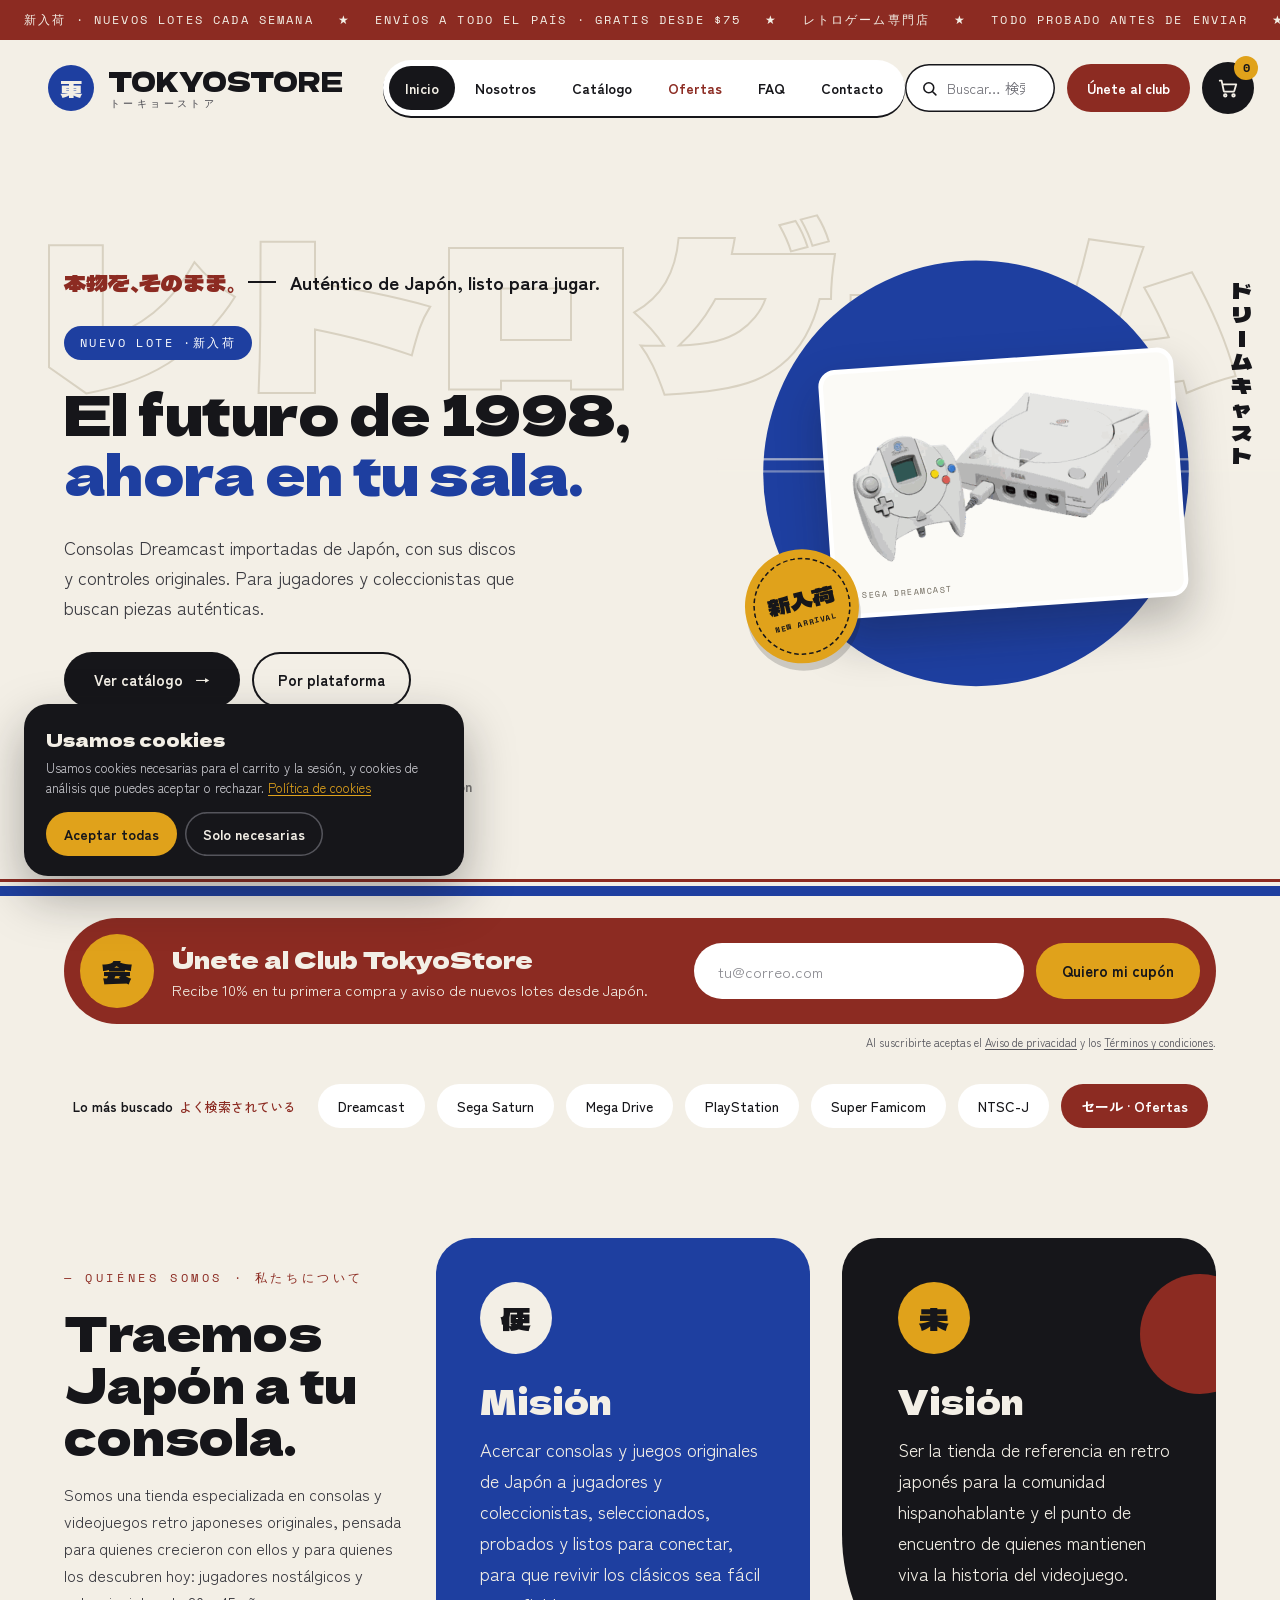
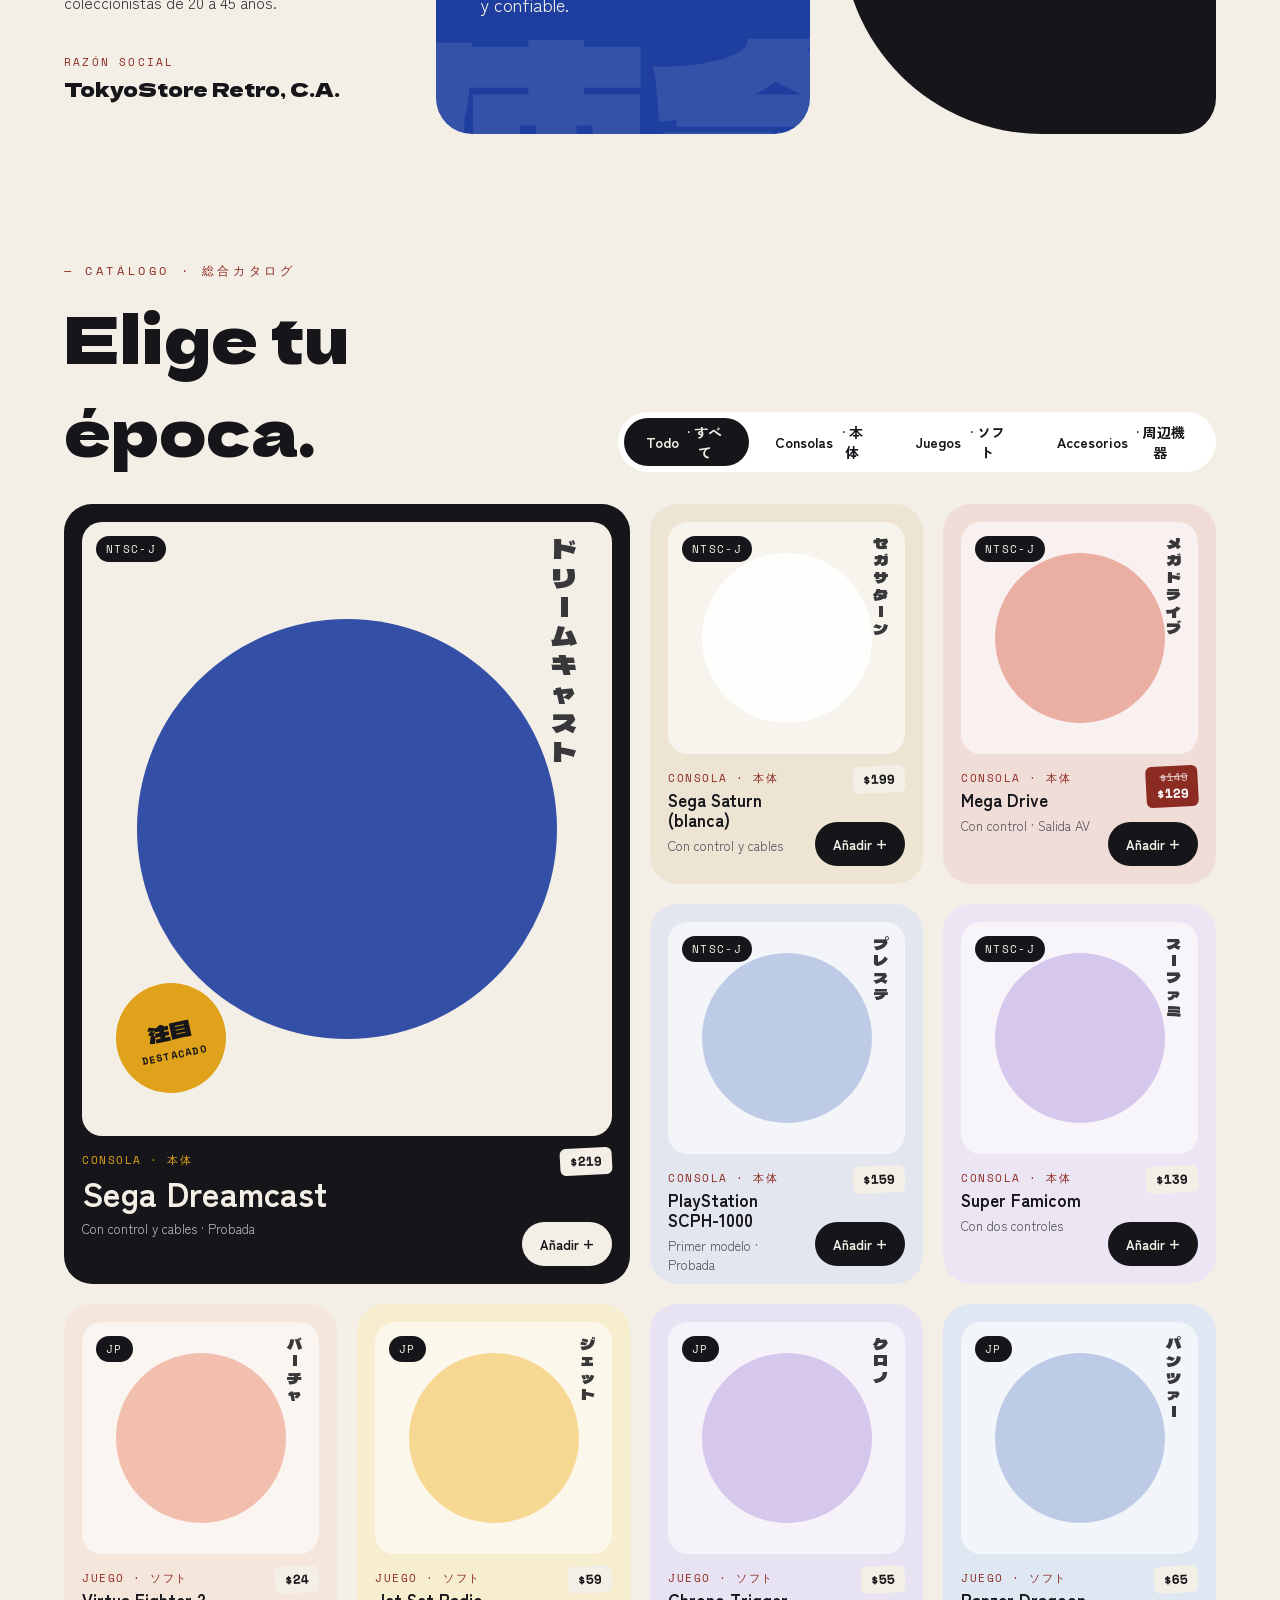
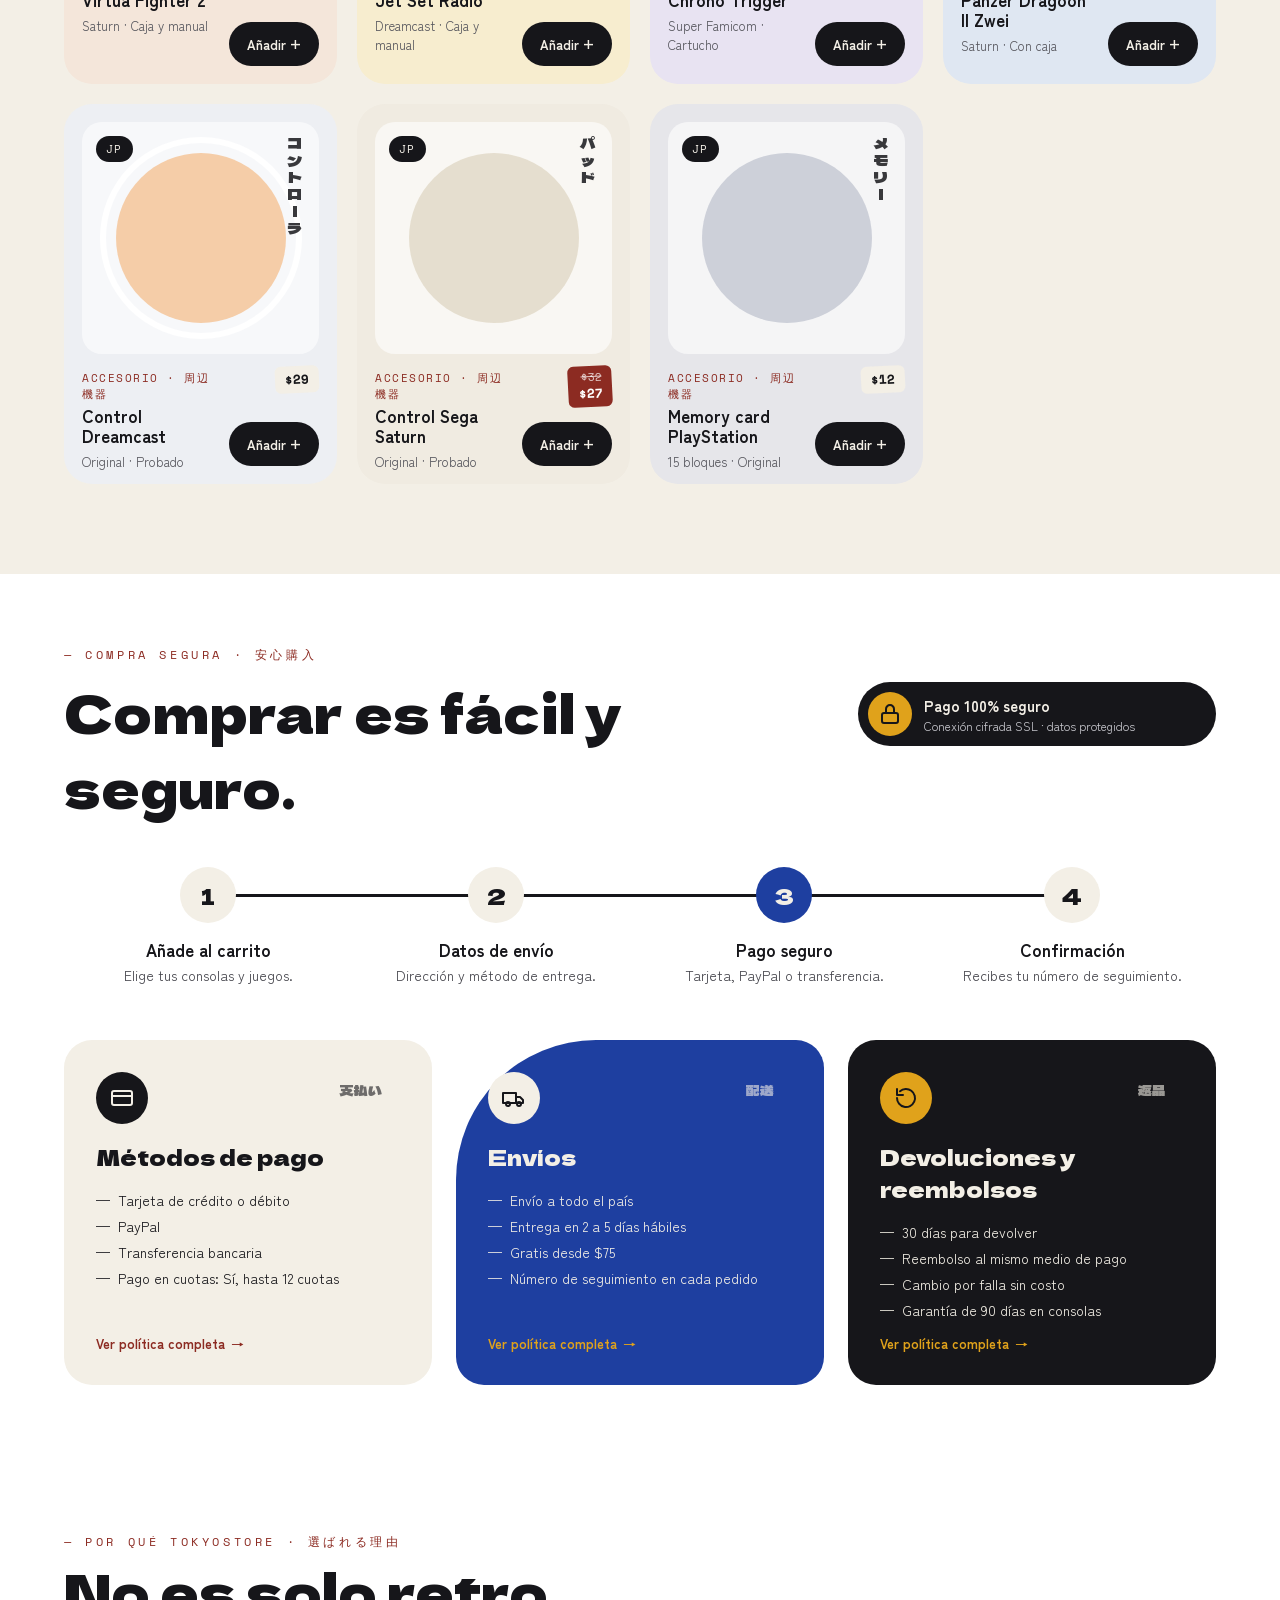
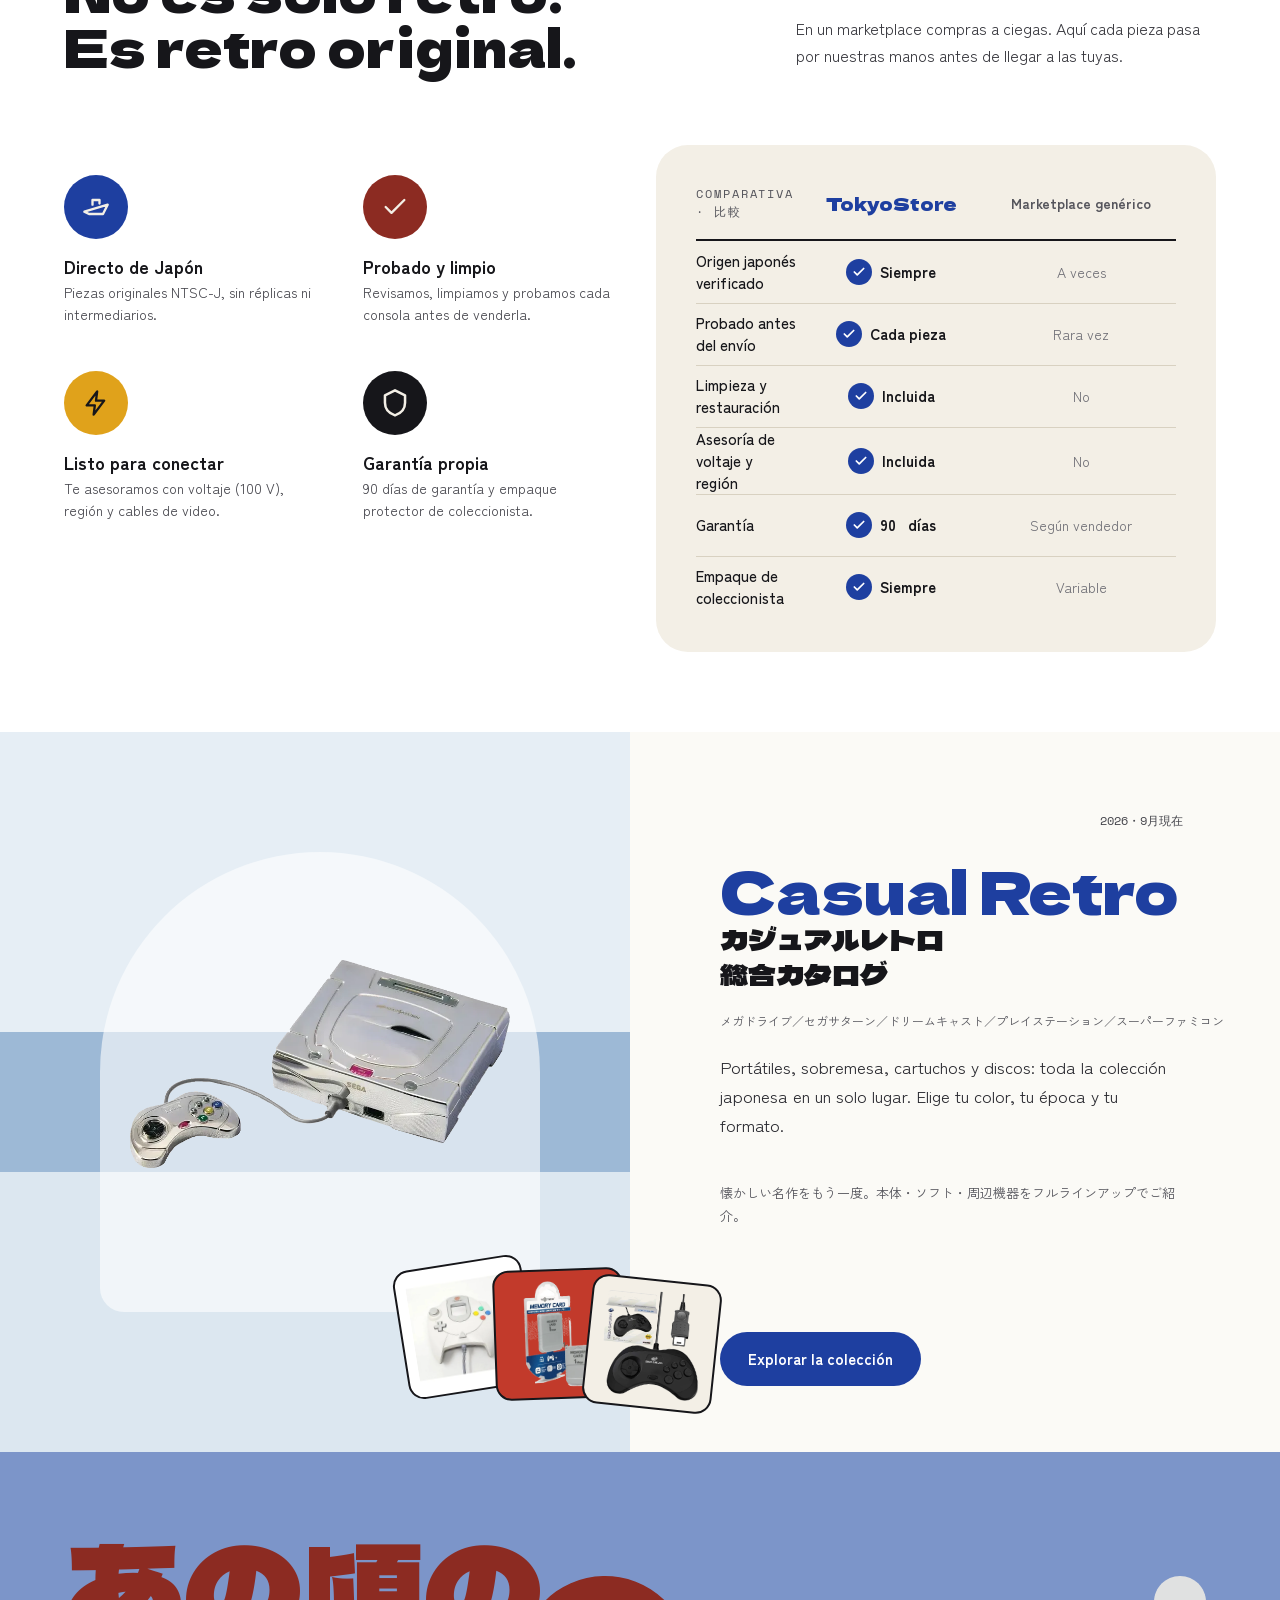
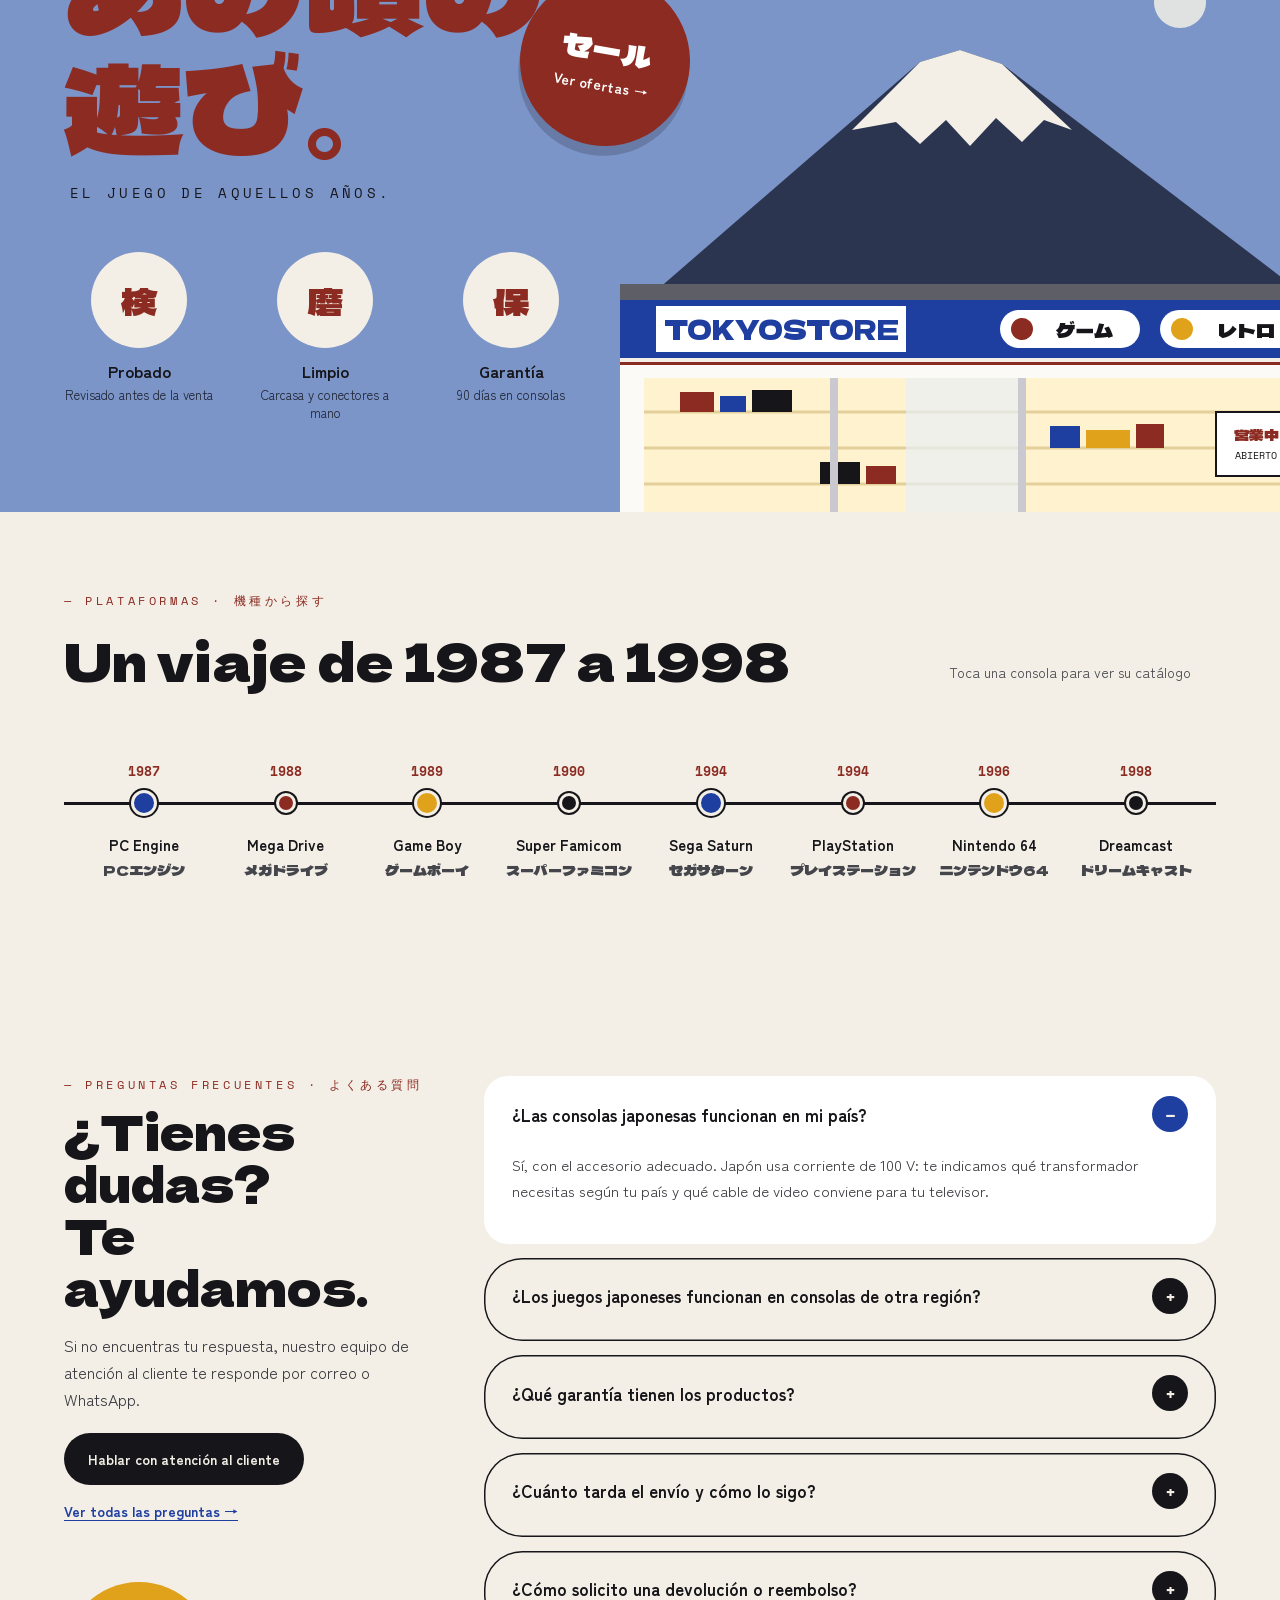
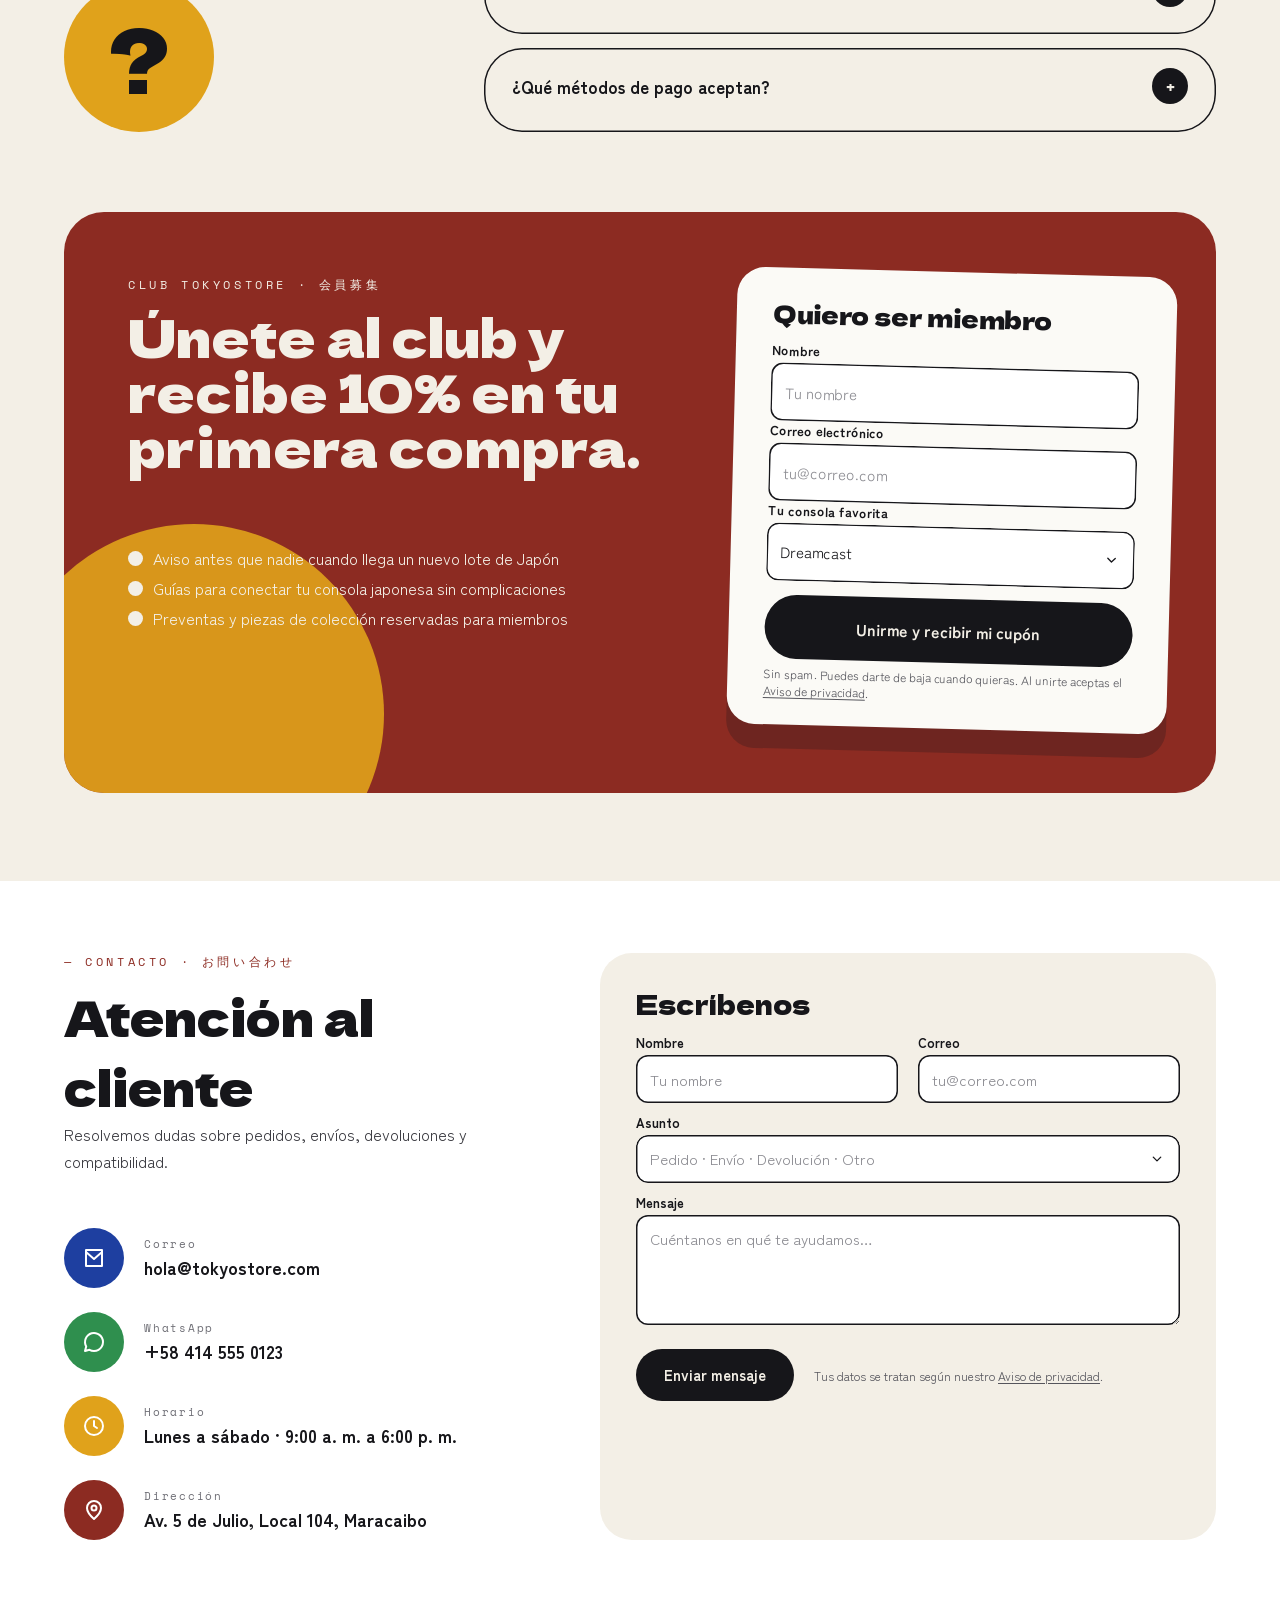
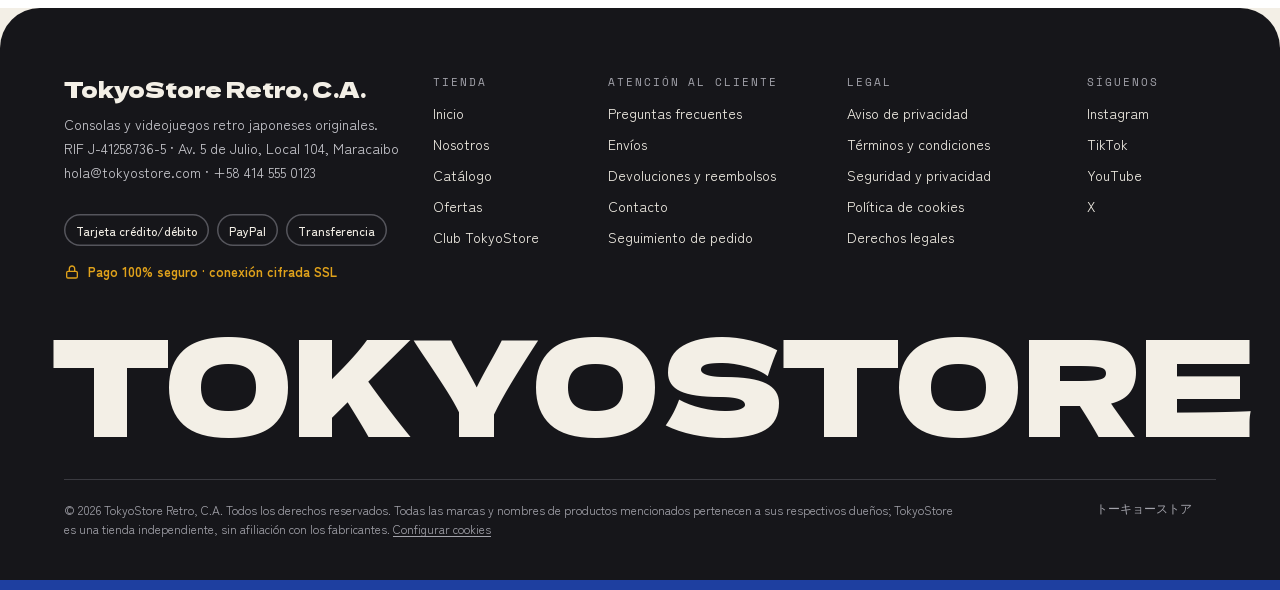
==== commit be50bf99: "Precios en dólares y ubicación en Maracaibo, Venezuela - Precios del catálogo, envío y totales en US" ====
--- a/index.html
+++ b/index.html
@@ -1,5 +1,5 @@
 <!doctype html>
-<html lang="es-CO">
+<html lang="es-VE">
 <head>
 <meta charset="utf-8">
 <meta name="viewport" content="width=device-width, initial-scale=1">
@@ -57,8 +57,8 @@
 <path d="M17 20C18.1046 20 19 19.1046 19 18C19 16.8954 18.1046 16 17 16C15.8954 16 15 16.8954 15 18C15 19.1046 15.8954 20 17 20Z" stroke="currentColor" stroke-width="2" stroke-linecap="round" stroke-linejoin="round"/></symbol>
 </svg>
 <div class="ticker" role="region" aria-label="Avisos de la tienda">
-  <p class="sr-only">Nuevos lotes cada semana. Envíos a todo el país, gratis desde $ 300.000. Todo probado antes de enviar.</p>
-  <div class="ticker__track" aria-hidden="true"><span class="ticker__item">新入荷 · NUEVOS LOTES CADA SEMANA</span><span class="ticker__item">★</span><span class="ticker__item">ENVÍOS A TODO EL PAÍS · GRATIS DESDE <span data-cfg="envioGratis">$ 300.000</span></span><span class="ticker__item">★</span><span class="ticker__item">レトロゲーム専門店</span><span class="ticker__item">★</span><span class="ticker__item">TODO PROBADO ANTES DE ENVIAR</span><span class="ticker__item">★</span><span class="ticker__item">新入荷 · NUEVOS LOTES CADA SEMANA</span><span class="ticker__item">★</span><span class="ticker__item">ENVÍOS A TODO EL PAÍS · GRATIS DESDE <span data-cfg="envioGratis">$ 300.000</span></span><span class="ticker__item">★</span><span class="ticker__item">レトロゲーム専門店</span><span class="ticker__item">★</span><span class="ticker__item">TODO PROBADO ANTES DE ENVIAR</span><span class="ticker__item">★</span><span class="ticker__item">新入荷 · NUEVOS LOTES CADA SEMANA</span><span class="ticker__item">★</span><span class="ticker__item">ENVÍOS A TODO EL PAÍS · GRATIS DESDE <span data-cfg="envioGratis">$ 300.000</span></span><span class="ticker__item">★</span><span class="ticker__item">レトロゲーム専門店</span><span class="ticker__item">★</span><span class="ticker__item">TODO PROBADO ANTES DE ENVIAR</span><span class="ticker__item">★</span><span class="ticker__item">新入荷 · NUEVOS LOTES CADA SEMANA</span><span class="ticker__item">★</span><span class="ticker__item">ENVÍOS A TODO EL PAÍS · GRATIS DESDE <span data-cfg="envioGratis">$ 300.000</span></span><span class="ticker__item">★</span><span class="ticker__item">レトロゲーム専門店</span><span class="ticker__item">★</span><span class="ticker__item">TODO PROBADO ANTES DE ENVIAR</span><span class="ticker__item">★</span></div>
+  <p class="sr-only">Nuevos lotes cada semana. Envíos a todo el país, gratis desde $75. Todo probado antes de enviar.</p>
+  <div class="ticker__track" aria-hidden="true"><span class="ticker__item">新入荷 · NUEVOS LOTES CADA SEMANA</span><span class="ticker__item">★</span><span class="ticker__item">ENVÍOS A TODO EL PAÍS · GRATIS DESDE <span data-cfg="envioGratis">$75</span></span><span class="ticker__item">★</span><span class="ticker__item">レトロゲーム専門店</span><span class="ticker__item">★</span><span class="ticker__item">TODO PROBADO ANTES DE ENVIAR</span><span class="ticker__item">★</span><span class="ticker__item">新入荷 · NUEVOS LOTES CADA SEMANA</span><span class="ticker__item">★</span><span class="ticker__item">ENVÍOS A TODO EL PAÍS · GRATIS DESDE <span data-cfg="envioGratis">$75</span></span><span class="ticker__item">★</span><span class="ticker__item">レトロゲーム専門店</span><span class="ticker__item">★</span><span class="ticker__item">TODO PROBADO ANTES DE ENVIAR</span><span class="ticker__item">★</span><span class="ticker__item">新入荷 · NUEVOS LOTES CADA SEMANA</span><span class="ticker__item">★</span><span class="ticker__item">ENVÍOS A TODO EL PAÍS · GRATIS DESDE <span data-cfg="envioGratis">$75</span></span><span class="ticker__item">★</span><span class="ticker__item">レトロゲーム専門店</span><span class="ticker__item">★</span><span class="ticker__item">TODO PROBADO ANTES DE ENVIAR</span><span class="ticker__item">★</span><span class="ticker__item">新入荷 · NUEVOS LOTES CADA SEMANA</span><span class="ticker__item">★</span><span class="ticker__item">ENVÍOS A TODO EL PAÍS · GRATIS DESDE <span data-cfg="envioGratis">$75</span></span><span class="ticker__item">★</span><span class="ticker__item">レトロゲーム専門店</span><span class="ticker__item">★</span><span class="ticker__item">TODO PROBADO ANTES DE ENVIAR</span><span class="ticker__item">★</span></div>
 </div>
 <header class="header" id="top">
   <div class="header__bar">
@@ -191,7 +191,7 @@
       <p class="about__p">Somos una tienda especializada en consolas y videojuegos retro japoneses originales, pensada para quienes crecieron con ellos y para quienes los descubren hoy: jugadores nostálgicos y coleccionistas de 20 a 45 años.</p>
       <div class="about__rs">
         <p class="about__rs-label">RAZÓN SOCIAL</p>
-        <p class="about__rs-name">TokyoStore Retro S.A.S.</p>
+        <p class="about__rs-name">TokyoStore Retro, C.A.</p>
       </div>
     </div>
     <article class="mv-card mv-card--mision">
@@ -206,7 +206,7 @@
       <h3>Visión</h3>
       <p>Ser la tienda de referencia en retro japonés para la comunidad hispanohablante<span class="d-only"> y el punto de encuentro de quienes mantienen viva la historia del videojuego</span>.</p>
     </article>
-    <p class="about__rs-m m-only">Razón social: TokyoStore Retro S.A.S.</p>
+    <p class="about__rs-m m-only">Razón social: TokyoStore Retro, C.A.</p>
   </div>
 </section>
 
@@ -263,7 +263,7 @@
       <article class="policy policy--ship">
         <span class="policy__icon"><svg class="icon" aria-hidden="true"><use href="#i-truck"></use></svg></span><span class="policy__jp" lang="ja" aria-hidden="true">配送</span>
         <h3>Envíos</h3>
-        <ul><li>Envío a todo el país</li><li>Entrega en <span data-cfg="entrega">2 a 5</span> días hábiles</li><li>Gratis desde <span data-cfg="envioGratis">$ 300.000</span></li><li>Número de seguimiento en cada pedido</li></ul>
+        <ul><li>Envío a todo el país</li><li>Entrega en <span data-cfg="entrega">2 a 5</span> días hábiles</li><li>Gratis desde <span data-cfg="envioGratis">$75</span></li><li>Número de seguimiento en cada pedido</li></ul>
         <a class="policy__link" href="legal.html#envios">Ver política completa <span aria-hidden="true">→</span></a>
       </article>
       <article class="policy policy--ret">
@@ -437,7 +437,7 @@
 </div>
 <div class="acc__item">
   <h3><button class="acc__btn" type="button" aria-expanded="false" aria-controls="faq-3" id="faq-b3">¿Cuánto tarda el envío y cómo lo sigo?<span class="acc__sign" aria-hidden="true">+</span></button></h3>
-  <div class="acc__panel" id="faq-3" role="region" aria-labelledby="faq-b3"><div><p>Enviamos a todo el país en <span data-cfg="entrega">2 a 5</span> días hábiles. El envío es gratis desde <span data-cfg="envioGratis">$ 300.000</span>; si no, cuesta <span data-cfg="costoEnvio">$ 15.000</span>. Apenas despachamos te llega por correo el número de guía para seguirlo.</p></div></div>
+  <div class="acc__panel" id="faq-3" role="region" aria-labelledby="faq-b3"><div><p>Enviamos a todo el país en <span data-cfg="entrega">2 a 5</span> días hábiles. El envío es gratis desde <span data-cfg="envioGratis">$75</span>; si no, cuesta <span data-cfg="costoEnvio">$4</span>. Apenas despachamos te llega por correo el número de guía para seguirlo.</p></div></div>
 </div>
 <div class="acc__item">
   <h3><button class="acc__btn" type="button" aria-expanded="false" aria-controls="faq-4" id="faq-b4">¿Cómo solicito una devolución o reembolso?<span class="acc__sign" aria-hidden="true">+</span></button></h3>
@@ -491,13 +491,13 @@
       <p>Resolvemos dudas sobre pedidos, envíos, devoluciones y compatibilidad.</p>
       <ul class="contact__list">
         <li class="contact__item"><span class="contact__icon bg-blue"><svg class="icon" aria-hidden="true"><use href="#i-mail"></use></svg></span><div><small>Correo</small><a class="v" data-href="correo" href="mailto:hola@tokyostore.com" data-cfg="correo">hola@tokyostore.com</a></div></li>
-        <li class="contact__item"><span class="contact__icon bg-green"><svg class="icon" aria-hidden="true"><use href="#i-chat"></use></svg></span><div><small>WhatsApp</small><a class="v" data-href="whatsapp" href="https://wa.me/573105550123" data-cfg="whatsapp" target="_blank" rel="noopener">+57 310 555 0123</a></div></li>
+        <li class="contact__item"><span class="contact__icon bg-green"><svg class="icon" aria-hidden="true"><use href="#i-chat"></use></svg></span><div><small>WhatsApp</small><a class="v" data-href="whatsapp" href="https://wa.me/584145550123" data-cfg="whatsapp" target="_blank" rel="noopener">+58 414 555 0123</a></div></li>
         <li class="contact__item"><span class="contact__icon bg-yellow"><svg class="icon" aria-hidden="true"><use href="#i-clock"></use></svg></span><div><small>Horario</small><b data-cfg="horario">Lunes a sábado · 9:00 a. m. a 6:00 p. m.</b></div></li>
-        <li class="contact__item"><span class="contact__icon bg-red"><svg class="icon" aria-hidden="true"><use href="#i-pin"></use></svg></span><div><small>Dirección</small><b data-cfg="direccionCorta">Calle 85 # 11-53, Local 104, Bogotá</b></div></li>
+        <li class="contact__item"><span class="contact__icon bg-red"><svg class="icon" aria-hidden="true"><use href="#i-pin"></use></svg></span><div><small>Dirección</small><b data-cfg="direccionCorta">Av. 5 de Julio, Local 104, Maracaibo</b></div></li>
       </ul>
       <div class="contact__m">
         <p data-cfg="horario">Lunes a sábado · 9:00 a. m. a 6:00 p. m.</p>
-        <a class="btn btn-green" data-href="whatsapp" href="https://wa.me/573105550123" target="_blank" rel="noopener"><svg class="icon" aria-hidden="true"><use href="#i-chat"></use></svg>Escríbenos por WhatsApp</a>
+        <a class="btn btn-green" data-href="whatsapp" href="https://wa.me/584145550123" target="_blank" rel="noopener"><svg class="icon" aria-hidden="true"><use href="#i-chat"></use></svg>Escríbenos por WhatsApp</a>
         <a class="btn btn-outline" data-href="correo" href="mailto:hola@tokyostore.com"><svg class="icon" aria-hidden="true"><use href="#i-mail"></use></svg>Enviar un correo</a>
       </div>
     </div>
@@ -523,10 +523,10 @@
   <div class="wrap">
     <div class="footer__top">
       <div class="footer__co">
-        <h2>TokyoStore Retro S.A.S.</h2>
+        <h2>TokyoStore Retro, C.A.</h2>
         <p>Consolas y videojuegos retro japoneses originales.<br>
-          <span data-cfg="nit">NIT 901.482.736-5</span> · <span data-cfg="direccionCorta">Calle 85 # 11-53, Local 104, Bogotá</span><br>
-          <a data-href="correo" href="mailto:hola@tokyostore.com" data-cfg="correo">hola@tokyostore.com</a> · <a data-href="whatsapp" href="https://wa.me/573105550123" data-cfg="whatsapp">+57 310 555 0123</a></p>
+          <span data-cfg="nit">RIF J-41258736-5</span> · <span data-cfg="direccionCorta">Av. 5 de Julio, Local 104, Maracaibo</span><br>
+          <a data-href="correo" href="mailto:hola@tokyostore.com" data-cfg="correo">hola@tokyostore.com</a> · <a data-href="whatsapp" href="https://wa.me/584145550123" data-cfg="whatsapp">+58 414 555 0123</a></p>
         <div class="footer__pays" aria-label="Medios de pago aceptados"><span class="pay-pill">Tarjeta crédito/débito</span><span class="pay-pill">PayPal</span><span class="pay-pill">Transferencia</span></div>
         <p class="secure-line"><svg class="icon" aria-hidden="true"><use href="#i-lock"></use></svg>Pago 100% seguro · conexión cifrada SSL</p>
       </div>
@@ -543,22 +543,22 @@
     </div>
     <p class="footer__big" aria-hidden="true">TOKYOSTORE</p>
     <div class="footer__bottom">
-      <p>© 2026 TokyoStore Retro S.A.S. Todos los derechos reservados. Todas las marcas y nombres de productos mencionados pertenecen a sus respectivos dueños; TokyoStore es una tienda independiente, sin afiliación con los fabricantes. <a class="legal-link" href="#" data-cookie-settings>Configurar cookies</a></p>
+      <p>© 2026 TokyoStore Retro, C.A. Todos los derechos reservados. Todas las marcas y nombres de productos mencionados pertenecen a sus respectivos dueños; TokyoStore es una tienda independiente, sin afiliación con los fabricantes. <a class="legal-link" href="#" data-cookie-settings>Configurar cookies</a></p>
       <span aria-hidden="true">トーキョーストア</span>
     </div>
     <div class="footer__m">
-      <h2>TokyoStore Retro S.A.S.</h2>
-      <p><span data-cfg="nit">NIT 901.482.736-5</span> · <span data-cfg="direccionCorta">Calle 85 # 11-53, Local 104, Bogotá</span><br>
-        <a data-href="correo" href="mailto:hola@tokyostore.com" data-cfg="correo">hola@tokyostore.com</a> · <a data-href="whatsapp" href="https://wa.me/573105550123" data-cfg="whatsapp">+57 310 555 0123</a></p>
+      <h2>TokyoStore Retro, C.A.</h2>
+      <p><span data-cfg="nit">RIF J-41258736-5</span> · <span data-cfg="direccionCorta">Av. 5 de Julio, Local 104, Maracaibo</span><br>
+        <a data-href="correo" href="mailto:hola@tokyostore.com" data-cfg="correo">hola@tokyostore.com</a> · <a data-href="whatsapp" href="https://wa.me/584145550123" data-cfg="whatsapp">+58 414 555 0123</a></p>
       <nav aria-label="Legal"><ul><li><a href="legal.html#privacidad">Aviso de privacidad<svg class="icon" aria-hidden="true"><use href="#i-chevron-right"></use></svg></a></li><li><a href="legal.html#terminos">Términos y condiciones<svg class="icon" aria-hidden="true"><use href="#i-chevron-right"></use></svg></a></li><li><a href="legal.html#devoluciones">Devoluciones y reembolsos<svg class="icon" aria-hidden="true"><use href="#i-chevron-right"></use></svg></a></li><li><a href="legal.html#envios">Envíos<svg class="icon" aria-hidden="true"><use href="#i-chevron-right"></use></svg></a></li><li><a href="legal.html#seguridad">Seguridad y privacidad<svg class="icon" aria-hidden="true"><use href="#i-chevron-right"></use></svg></a></li><li><a href="legal.html#cookies">Política de cookies<svg class="icon" aria-hidden="true"><use href="#i-chevron-right"></use></svg></a></li><li><a href="legal.html#derechos">Derechos legales<svg class="icon" aria-hidden="true"><use href="#i-chevron-right"></use></svg></a></li><li><a href="faq.html">Preguntas frecuentes<svg class="icon" aria-hidden="true"><use href="#i-chevron-right"></use></svg></a></li></ul></nav>
       <p class="secure-line"><svg class="icon" aria-hidden="true"><use href="#i-lock"></use></svg>Pago 100% seguro · SSL</p>
       <div class="social"><a href="https://www.instagram.com/" target="_blank" rel="noopener">Instagram</a><a href="https://www.tiktok.com/" target="_blank" rel="noopener">TikTok</a><a href="https://www.youtube.com/" target="_blank" rel="noopener">YouTube</a><a href="https://x.com/" target="_blank" rel="noopener">X</a></div>
-      <small>© 2026 TokyoStore Retro S.A.S. Todos los derechos reservados.</small>
+      <small>© 2026 TokyoStore Retro, C.A. Todos los derechos reservados.</small>
     </div>
   </div>
 </footer>
 <div class="sticky-cart" role="region" aria-label="Resumen del carrito">
-  <div><b data-cart-label>0 artículos</b><span data-cart-total>$ 0</span></div>
+  <div><b data-cart-label>0 artículos</b><span data-cart-total>$0</span></div>
   <a class="btn btn-ink" href="carrito.html"><svg class="icon" aria-hidden="true"><use href="#i-lock"></use></svg>Ir a pagar</a>
 </div>
 <div class="toast" id="toast" role="status" aria-live="polite"></div>
--- a/assets/css/styles.css
+++ b/assets/css/styles.css
@@ -473,8 +473,8 @@
 .seal b { display: block; font-size: 15px; line-height: 22px; }
 .seal p span { display: block; font-size: 12px; line-height: 17px; color: var(--gC9); }
 
-.steps { position: relative; margin: 43px -104px 0; display: grid; grid-template-columns: repeat(4, 1fr); }
-.steps::before { content: ''; position: absolute; left: calc(12.5% - 14px); right: calc(12.5% - 14px); top: 27px; height: 3px; background: var(--ink); }
+.steps { position: relative; margin: 43px -34px 0; display: grid; grid-template-columns: repeat(4, 240px); justify-content: space-between; }
+.steps::before { content: ''; position: absolute; left: 120px; right: 120px; top: 27px; height: 3px; background: var(--ink); }
 .step { position: relative; display: flex; flex-direction: column; align-items: center; text-align: center; }
 .step__n {
   width: 56px; height: 56px; border-radius: 50%; background: var(--paper); display: grid; place-items: center;
@@ -978,7 +978,8 @@
   .hero__art { transform: scale(.76); }
   .hero__title { font-size: 56px; line-height: 60px; }
   .nav { margin-left: 40px; }
-  .steps { margin-left: 0; margin-right: 0; }
+  .steps { margin-left: 0; margin-right: 0; grid-template-columns: repeat(4, 1fr); }
+  .steps::before { left: 12.5%; right: 12.5%; }
   .search__box, .search__box:focus-within { width: 150px; }
   .grid { gap: 20px; }
   .card--featured .card__img { width: 440px; margin-left: -30px; }
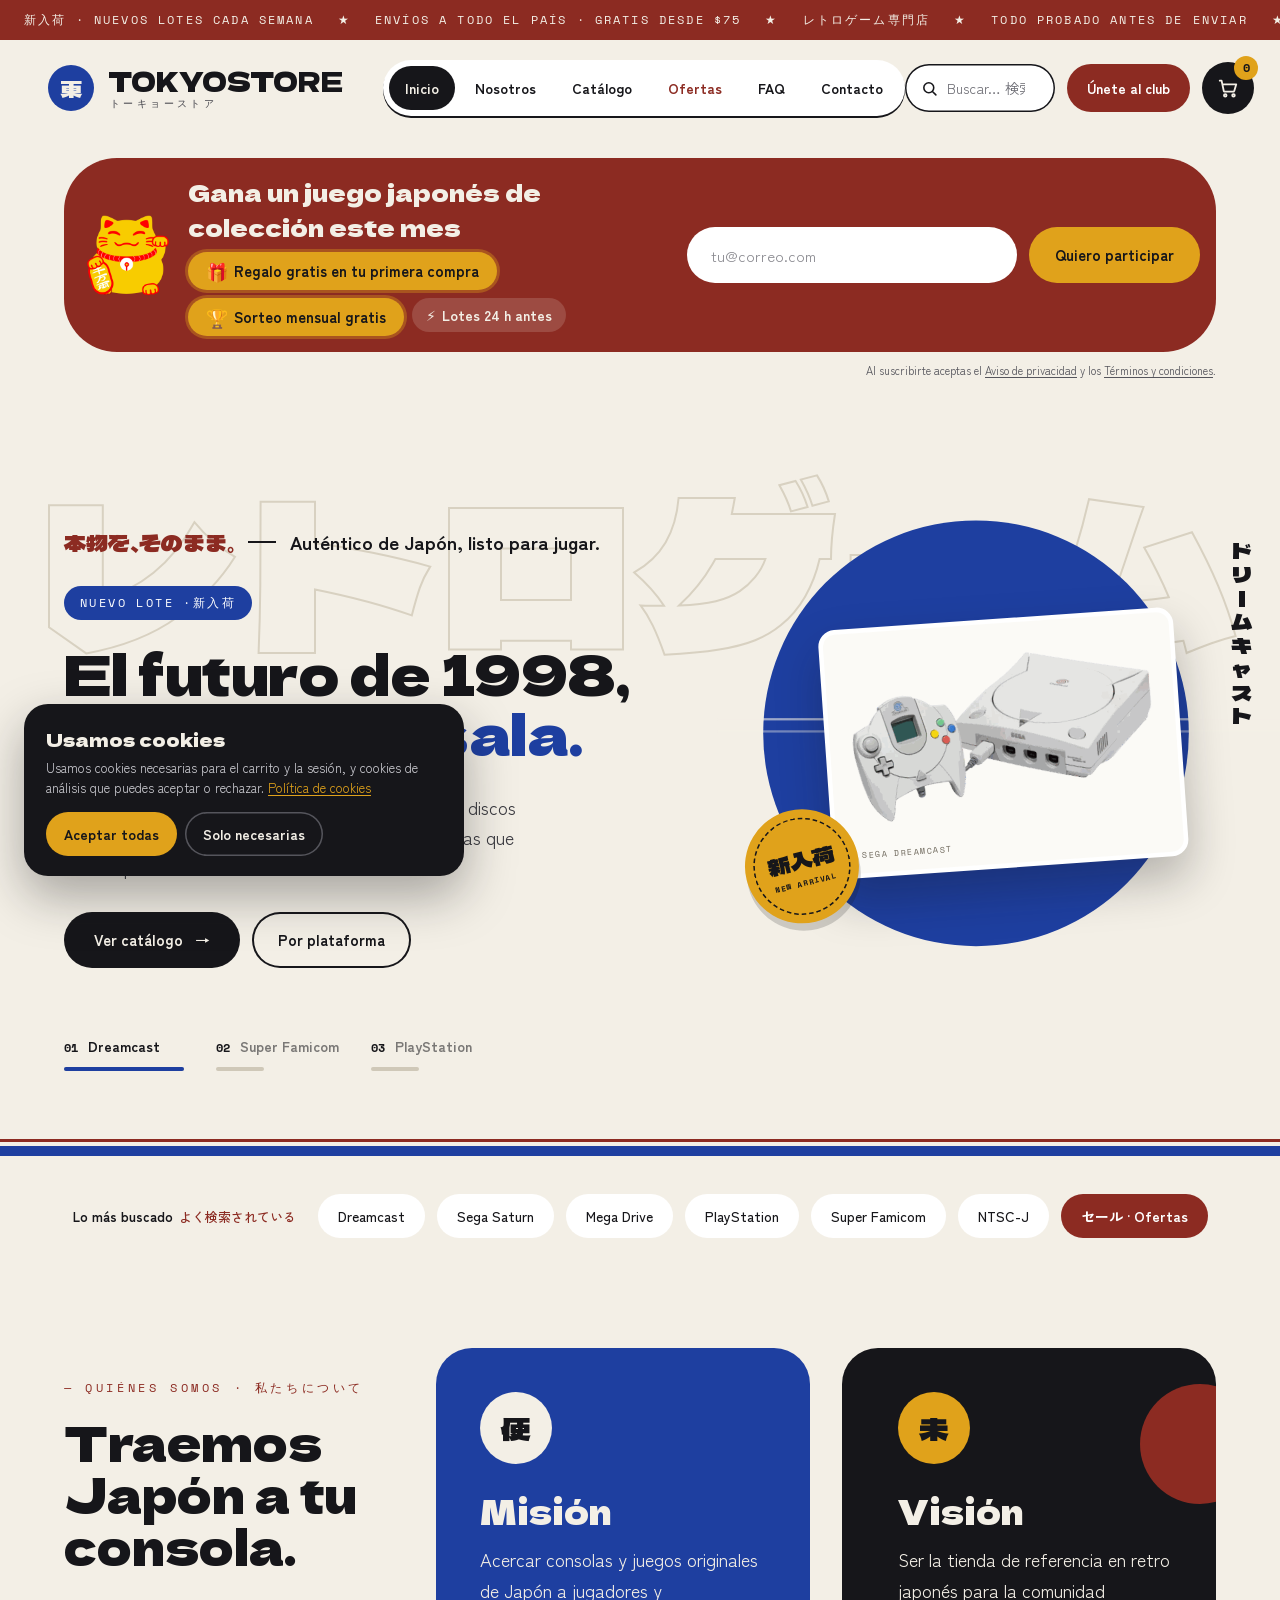
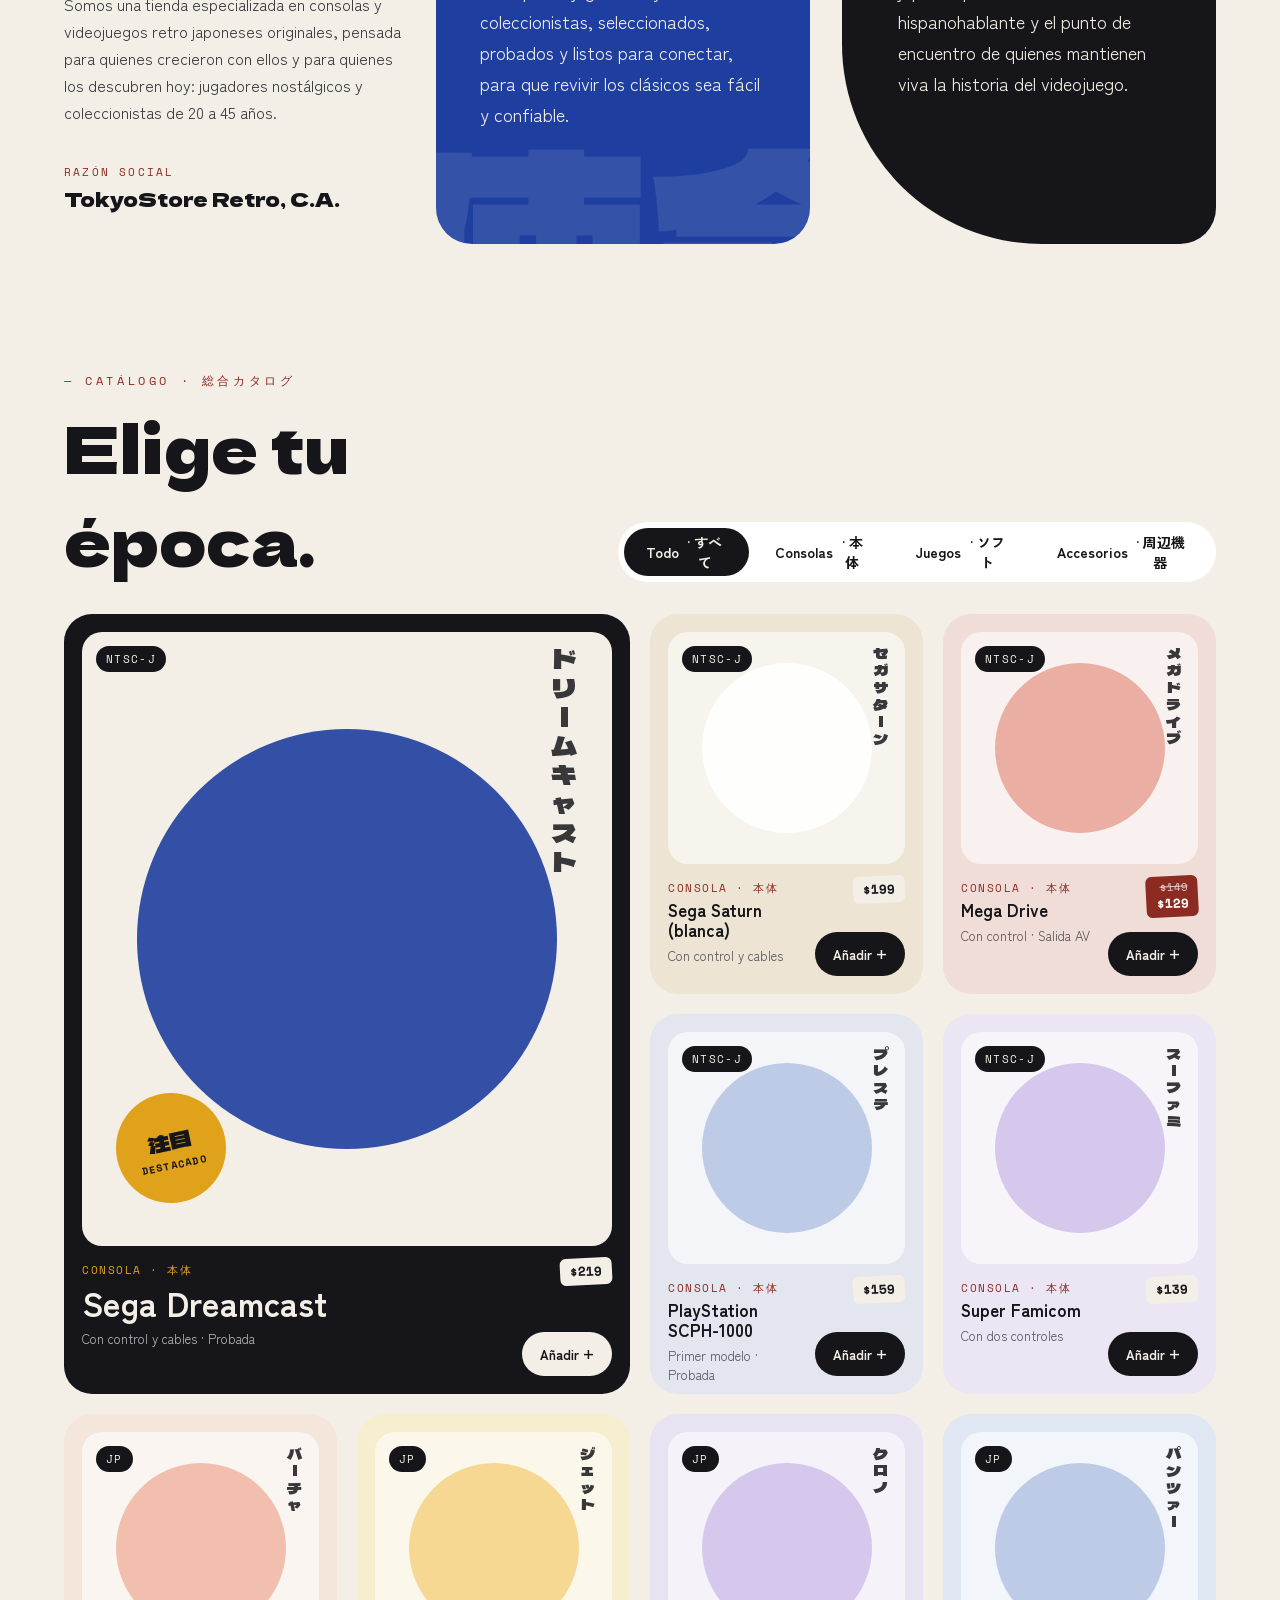
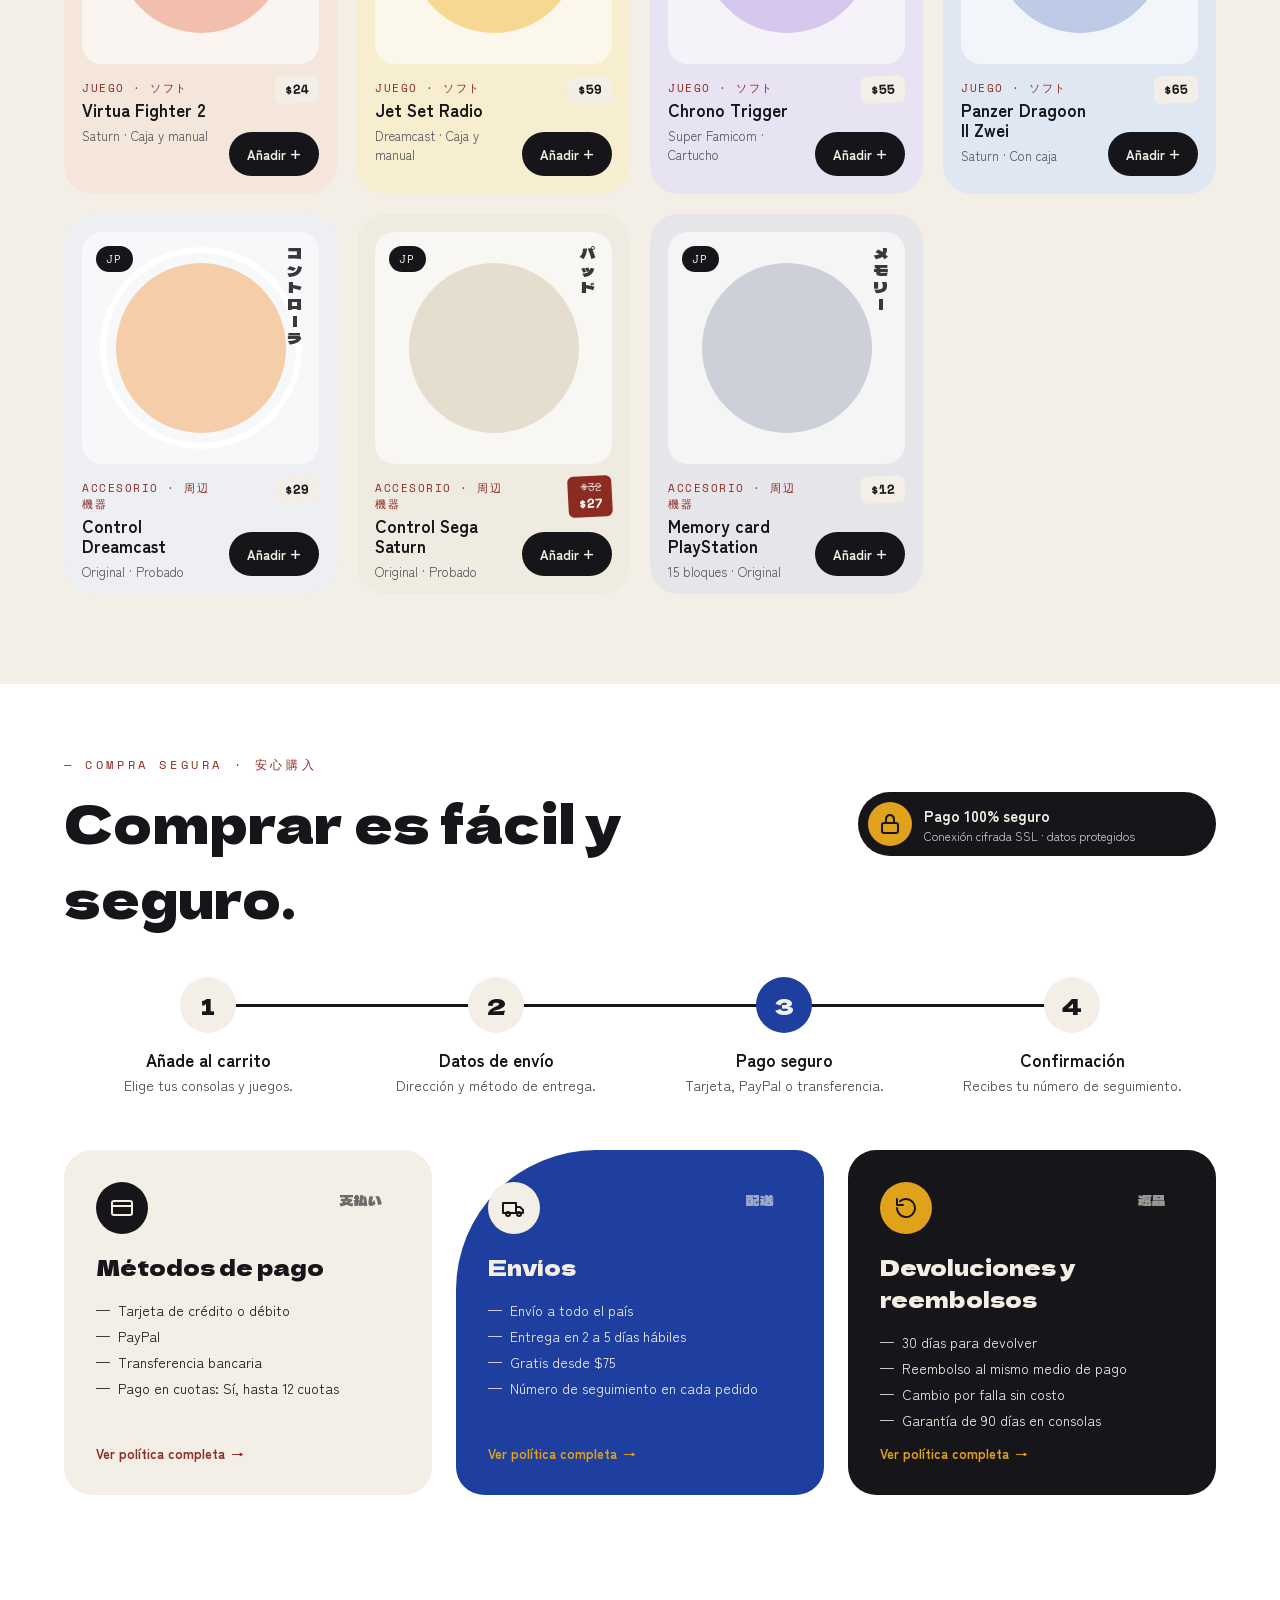
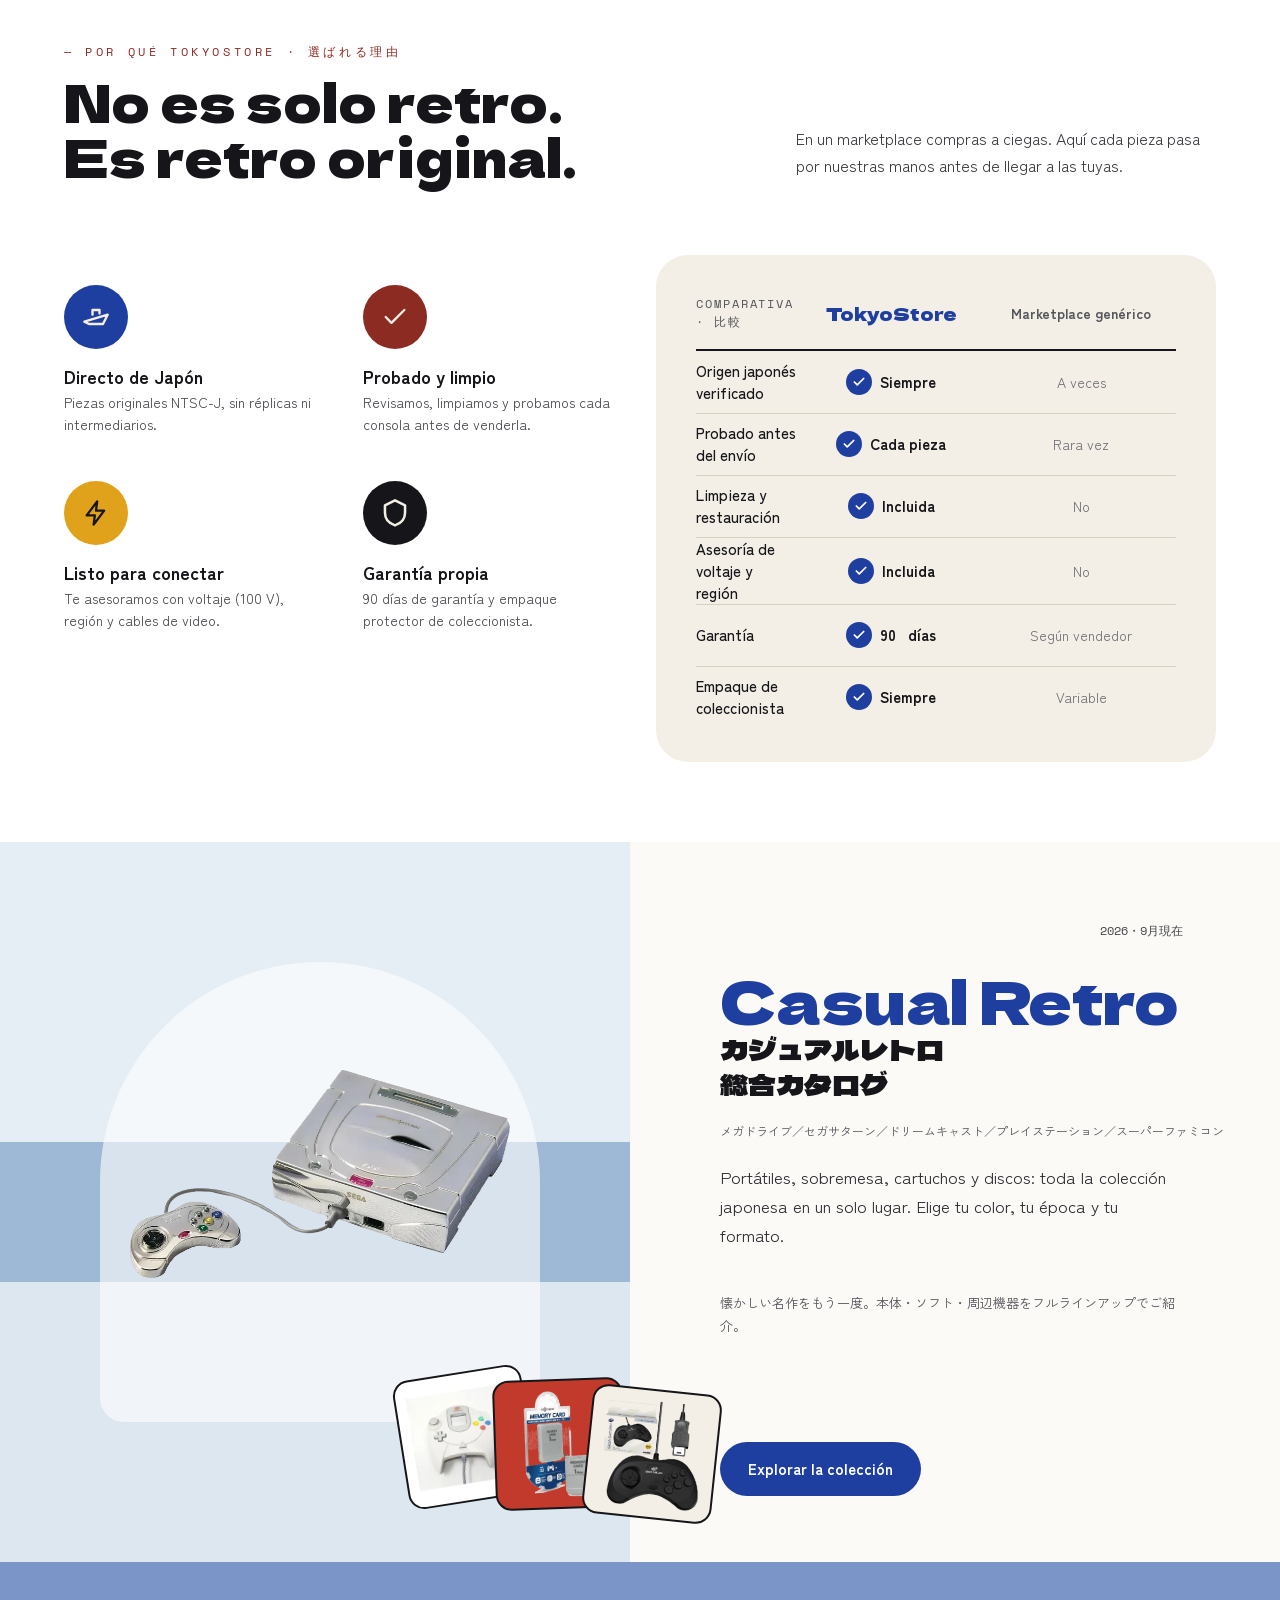
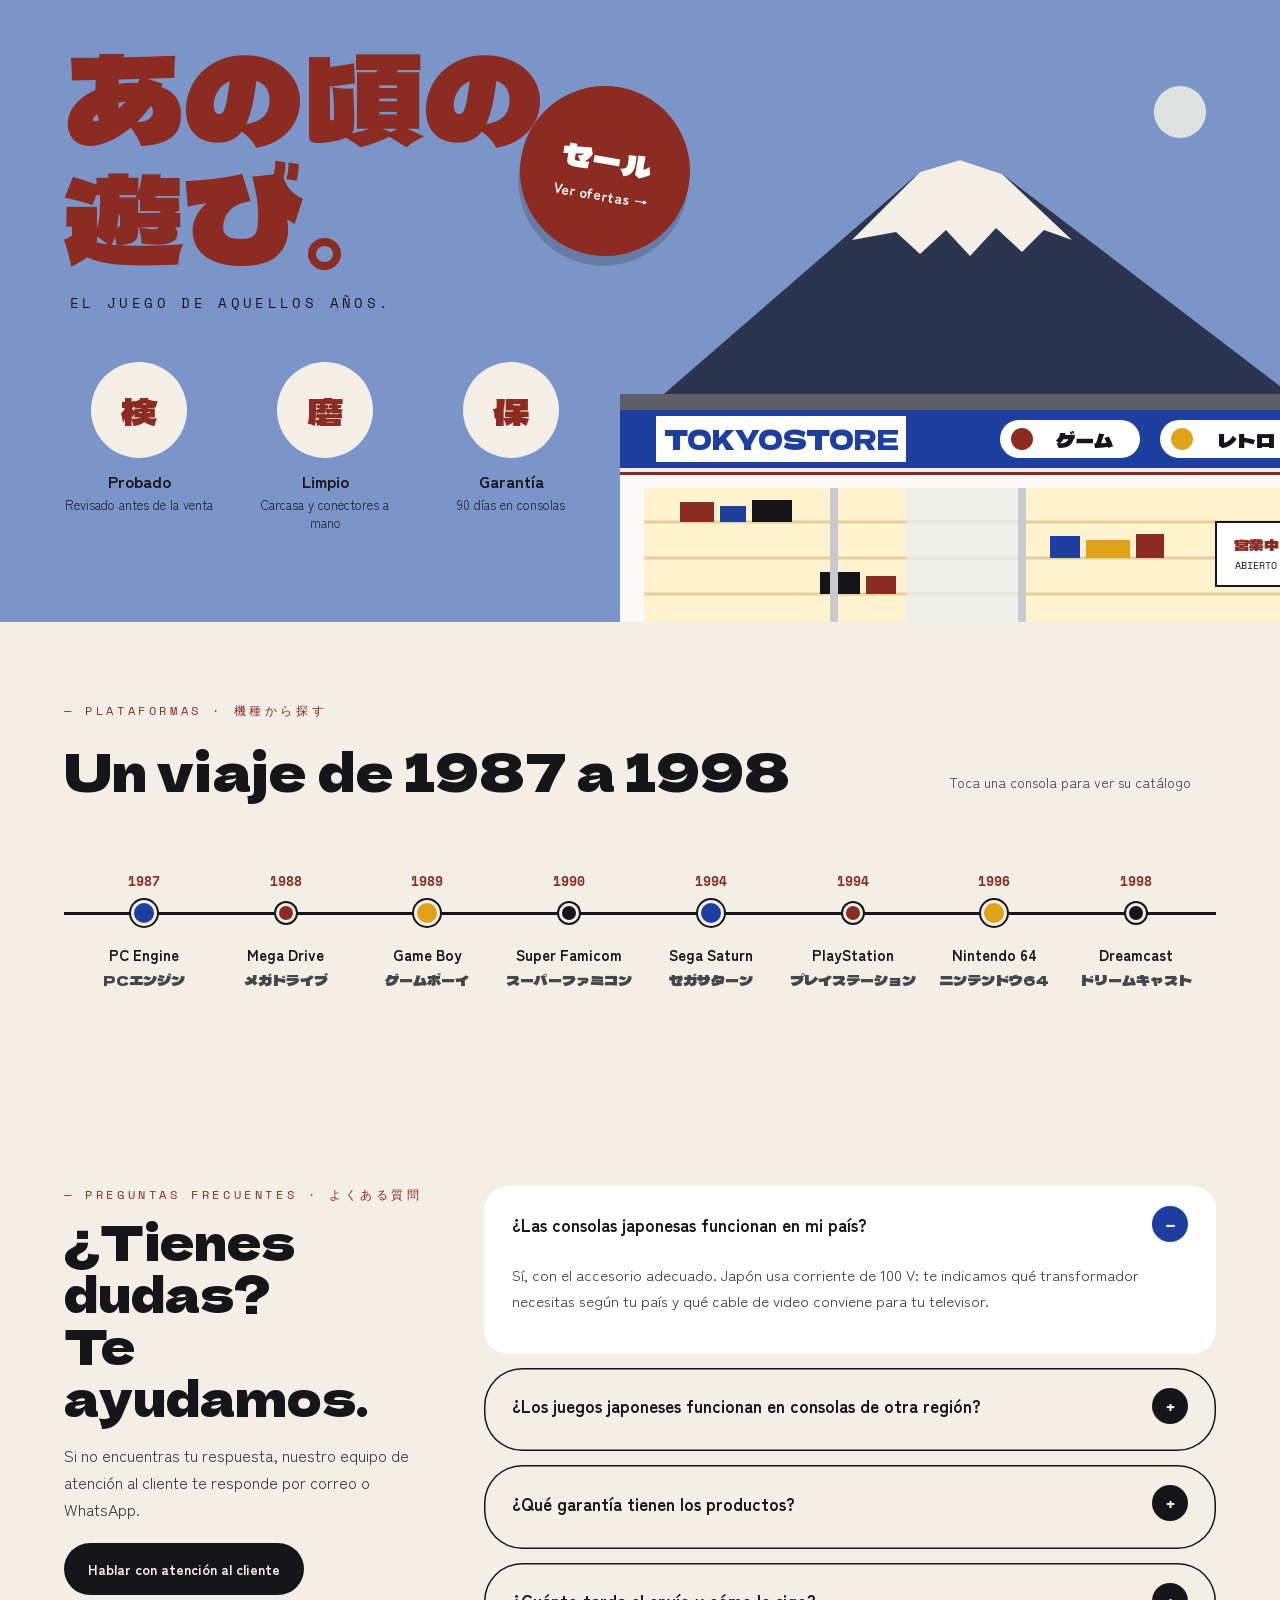
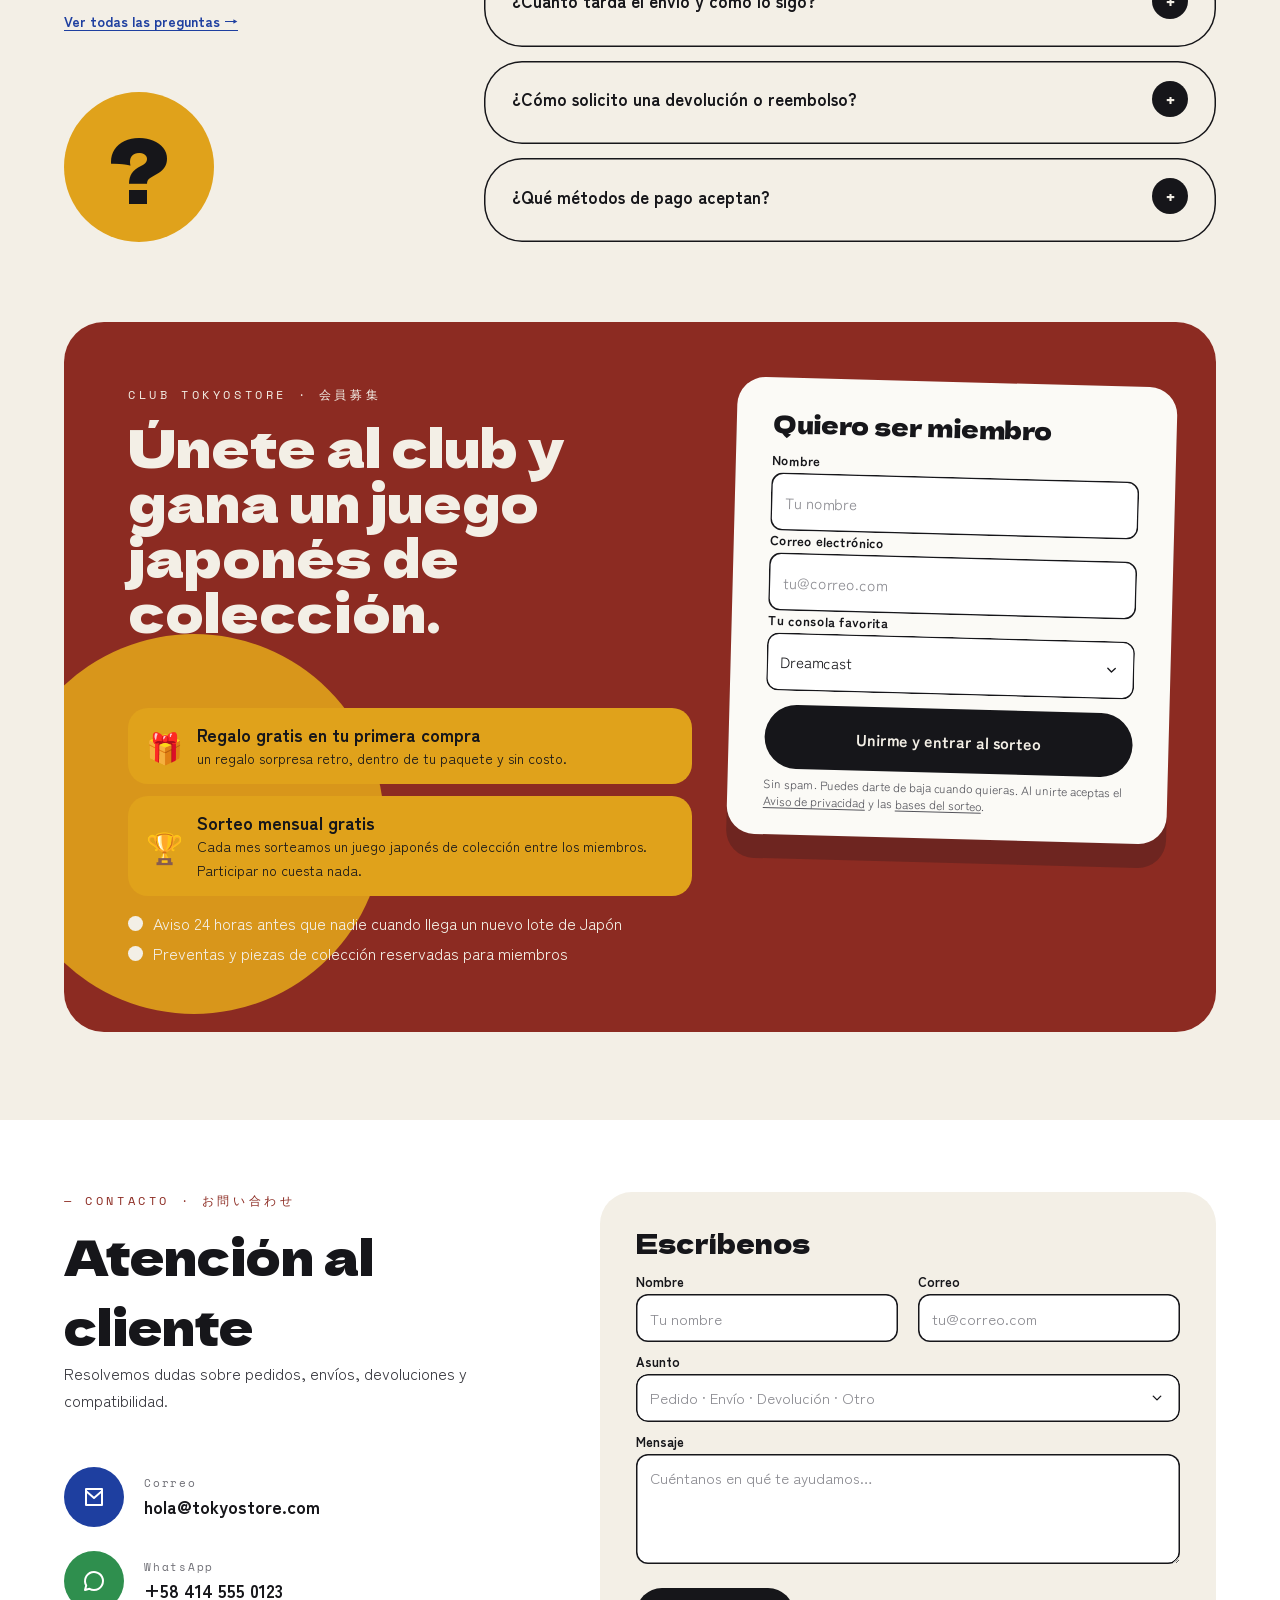
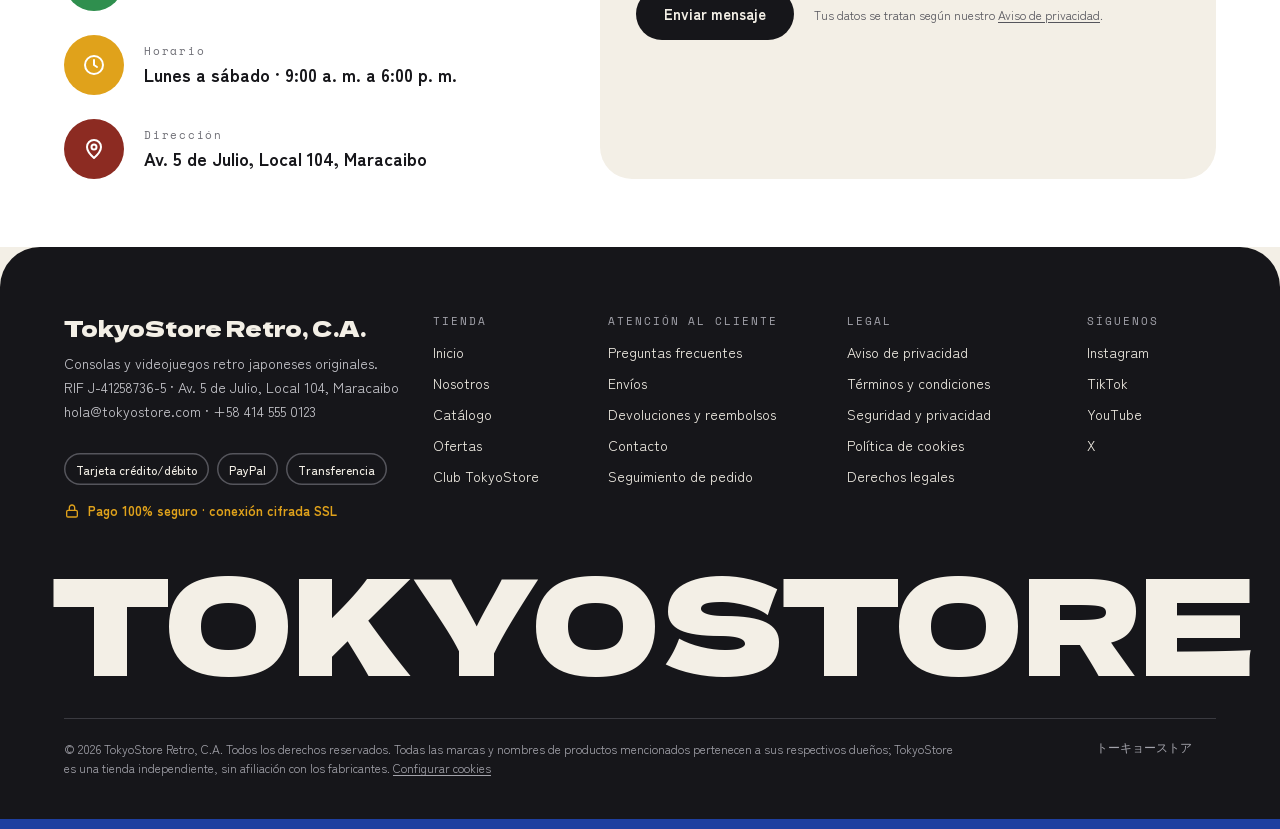
==== commit f493ac3c: "Barra sorteo en el inicio" ====
--- a/index.html
+++ b/index.html
@@ -14,9 +14,9 @@
 <link rel="preconnect" href="https://fonts.googleapis.com">
 <link rel="preconnect" href="https://fonts.gstatic.com" crossorigin>
 <link rel="stylesheet" href="https://fonts.googleapis.com/css2?family=Dela+Gothic+One&family=Space+Mono:wght@400;700&family=Zen+Kaku+Gothic+New:wght@400;500;700&display=swap">
-<link rel="stylesheet" href="assets/css/styles.css">
-<script src="assets/js/data.js" defer></script>
-<script src="assets/js/app.js" defer></script>
+<link rel="stylesheet" href="assets/css/styles.css?v=7">
+<script src="assets/js/data.js?v=7" defer></script>
+<script src="assets/js/app.js?v=7" defer></script>
 
 </head>
 <body data-page="inicio">
@@ -114,6 +114,30 @@
 </div>
 <main id="main">
 
+<!-- LANDING PAGE: captación rápida -->
+<section class="lead" aria-labelledby="lead-title">
+  <div class="wrap" data-form-wrap>
+    <div class="lead__bar">
+      <img class="lead__badge" src="assets/img/japan.png" alt="" width="84" height="84">
+      <div class="lead__copy">
+        <h2 class="lead__title" id="lead-title">Gana <span data-cfg="premioMes">un juego japonés de colección</span> este mes</h2>
+        <ul class="lead__perks" aria-label="Qué recibes al unirte al Club TokyoStore">
+          <li class="lead__perk lead__perk--gift"><span aria-hidden="true">🎁</span><b>Regalo gratis en tu primera compra</b></li>
+          <li class="lead__perk lead__perk--gift"><span aria-hidden="true">🏆</span><b>Sorteo mensual gratis</b></li>
+          <li class="lead__perk"><span aria-hidden="true">⚡</span>Lotes 24 h antes</li>
+        </ul>
+      </div>
+      <form class="lead__form" data-club data-simple novalidate>
+        <label class="sr-only" for="lead-email">Correo electrónico</label>
+        <input class="field-pill" id="lead-email" type="email" name="email" placeholder="tu@correo.com" autocomplete="email" required>
+        <button class="btn btn-yellow" type="submit">Quiero participar</button>
+      </form>
+      <p class="form-msg" role="status" aria-live="polite"></p>
+      <p class="lead__legal">Al suscribirte aceptas el <a href="legal.html#privacidad">Aviso de privacidad</a> y los <a href="legal.html#terminos">Términos y condiciones</a>.</p>
+    </div>
+  </div>
+</section>
+
 <!-- HERO -->
 <section class="hero" id="hero" aria-labelledby="hero-title" aria-roledescription="carrusel">
   <div class="hero__inner">
@@ -144,26 +168,6 @@
     </div>
   </div>
   <div class="hero__stripes" aria-hidden="true"></div>
-</section>
-
-<!-- LANDING PAGE: captación rápida -->
-<section class="lead" aria-labelledby="lead-title">
-  <div class="wrap" data-form-wrap>
-    <div class="lead__bar">
-      <span class="lead__badge" aria-hidden="true">会</span>
-      <div class="lead__copy">
-        <h2 class="lead__title" id="lead-title">Únete al Club TokyoStore</h2>
-        <p class="lead__text">Recibe <span data-cfg="descuentoClub">10%</span> en tu primera compra y aviso de nuevos lotes desde Japón.</p>
-      </div>
-      <form class="lead__form" data-club data-simple novalidate>
-        <label class="sr-only" for="lead-email">Correo electrónico</label>
-        <input class="field-pill" id="lead-email" type="email" name="email" placeholder="tu@correo.com" autocomplete="email" required>
-        <button class="btn btn-yellow" type="submit">Quiero mi cupón</button>
-      </form>
-      <p class="form-msg" role="status" aria-live="polite"></p>
-      <p class="lead__legal">Al suscribirte aceptas el <a href="legal.html#privacidad">Aviso de privacidad</a> y los <a href="legal.html#terminos">Términos y condiciones</a>.</p>
-    </div>
-  </div>
 </section>
 
 <nav class="quicknav m-only" aria-label="Navegación rápida">
@@ -459,10 +463,11 @@
       <span class="club__sun" aria-hidden="true"></span>
       <div class="club__copy">
         <p class="eyebrow">Club TokyoStore · <span lang="ja">会員募集</span></p>
-        <h2 class="h-xl" id="club-title">Únete al club y recibe <span data-cfg="descuentoClub">10%</span> en tu primera compra.</h2>
+        <h2 class="h-xl" id="club-title">Únete al club y gana <span data-cfg="premioMes">un juego japonés de colección</span>.</h2>
         <ul class="club__perks">
-          <li>Aviso antes que nadie cuando llega un nuevo lote de Japón</li>
-          <li>Guías para conectar tu consola japonesa sin complicaciones</li>
+          <li class="perk--gift"><span class="perk__ico" aria-hidden="true">🎁</span><div><b>Regalo gratis en tu primera compra</b><small><span data-cfg="regaloClub">un regalo sorpresa retro</span>, dentro de tu paquete y sin costo.</small></div></li>
+          <li class="perk--gift"><span class="perk__ico" aria-hidden="true">🏆</span><div><b>Sorteo mensual gratis</b><small>Cada mes sorteamos <span data-cfg="premioMes">un juego japonés de colección</span> entre los miembros. Participar no cuesta nada.</small></div></li>
+          <li>Aviso 24 horas antes que nadie cuando llega un nuevo lote de Japón</li>
           <li>Preventas y piezas de colección reservadas para miembros</li>
         </ul>
       </div>
@@ -474,9 +479,9 @@
           <select class="input" id="club-console" name="consola">
             <option>Dreamcast</option><option>Sega Saturn</option><option>Mega Drive</option><option>PlayStation</option><option>Super Famicom</option><option>Nintendo 64</option><option>Game Boy</option><option>PC Engine</option>
           </select></div>
-        <button class="btn btn-ink" type="submit">Unirme y recibir mi cupón</button>
+        <button class="btn btn-ink" type="submit">Unirme y entrar al sorteo</button>
         <p class="form-msg" role="status" aria-live="polite"></p>
-        <small>Sin spam. Puedes darte de baja cuando quieras. Al unirte aceptas el <a class="legal-link" href="legal.html#privacidad">Aviso de privacidad</a>.</small>
+        <small>Sin spam. Puedes darte de baja cuando quieras. Al unirte aceptas el <a class="legal-link" href="legal.html#privacidad">Aviso de privacidad</a> y las <a class="legal-link" href="legal.html#sorteo">bases del sorteo</a>.</small>
       </form>
     </div>
   </div>
--- a/assets/css/styles.css
+++ b/assets/css/styles.css
@@ -304,18 +304,19 @@
 /* =========================================================================
    LANDING PAGE · CLUB (barra)
    ========================================================================= */
-.lead { padding: 22px 0; }
+.lead { padding: 22px 0 44px; }
 .lead__bar {
   position: relative; background: var(--red); color: var(--paper); border-radius: 53px; min-height: 106px;
   display: flex; align-items: center; gap: 18px; padding: 16px 16px 16px 16px;
 }
-.lead__badge {
-  width: 74px; height: 74px; border-radius: 50%; background: var(--yellow); color: var(--ink); flex: none;
-  display: grid; place-items: center; font-family: var(--f-display); font-size: 30px; line-height: 1;
-}
+.lead__badge { width: 84px; height: 84px; flex: none; object-fit: contain; margin-left: 6px; }
 .lead__copy { flex: 1; min-width: 0; }
 .lead__title { font-family: var(--f-display); font-weight: 400; font-size: 24px; line-height: 35px; }
 .lead__text { font-size: 15px; line-height: 22px; margin-top: 3px; }
+.lead__perks { display: flex; flex-wrap: wrap; gap: 8px; margin-top: 8px; }
+.lead__perk { display: inline-flex; align-items: center; gap: 6px; height: 34px; padding: 0 14px; border-radius: 999px; background: rgba(243,239,230,.16); font-size: 14px; font-weight: 600; white-space: nowrap; }
+.lead__perk--gift { background: var(--yellow); color: var(--ink); font-size: 15px; height: 38px; padding: 0 18px; box-shadow: 0 0 0 3px rgba(224,162,27,.35); }
+.lead__perk--gift span { font-size: 18px; }
 .lead__form { display: flex; gap: 12px; flex: none; }
 .field-pill {
   width: 330px; height: 56px; border-radius: 28px; border: 0; background: #fff; padding: 0 24px;
@@ -648,6 +649,11 @@
 .club__perks { margin-top: 70px; display: grid; gap: 0; }
 .club__perks li { display: flex; gap: 10px; font-size: 16px; line-height: 30px; }
 .club__perks li::before { content: ''; width: 15px; height: 15px; border-radius: 50%; background: var(--paper); flex: none; margin-top: 8px; }
+.club__perks li.perk--gift { align-items: center; gap: 14px; margin-bottom: 12px; padding: 14px 18px; border-radius: 20px; background: var(--yellow); color: var(--ink); line-height: 24px; }
+.club__perks li.perk--gift::before { display: none; }
+.club__perks .perk__ico { font-size: 30px; line-height: 1; flex: none; }
+.club__perks li.perk--gift b { display: block; font-size: 18px; }
+.club__perks li.perk--gift small { display: block; font-size: 14px; }
 .club__form {
   position: relative; align-self: start; margin-top: -4px; background: var(--paper-2); color: var(--ink); border-radius: 28px;
   padding: 28px 36px 26px 36px; transform: rotate(1.5deg); width: 440px; box-shadow: 0 24px 0 rgba(22,22,26,.25);
@@ -917,6 +923,12 @@
 .sum-row span:first-child { color: var(--gC9); }
 .sum-row span:last-child { font-family: var(--f-mono); text-align: right; }
 .sum-row.is-off span:last-child { color: var(--gA3); }
+.sum-row.sum-gift { align-items: center; padding: 12px 16px; border-radius: 16px; background: var(--yellow); color: var(--ink); font-weight: 700; }
+.sum-row.sum-gift span:first-child, .sum-row.sum-gift span:last-child { color: var(--ink); font-family: inherit; }
+.sum-row.sum-gift.is-off { background: transparent; box-shadow: inset 0 0 0 2px var(--yellow); }
+.sum-row.sum-gift.is-off span:first-child { color: var(--yellow); }
+.sum-row.sum-gift.is-off span:last-child { color: var(--paper); font-weight: 400; }
+.sum-row.sum-gift.is-off a { text-decoration: underline; text-underline-offset: 2px; }
 .coupon { margin-top: 18px; display: flex; gap: 8px; }
 .coupon input { flex: 1; min-width: 0; height: 44px; border-radius: 22px; border: 0; padding: 0 16px; background: var(--g2a); color: var(--paper); outline: 0; font-size: 14px; }
 .coupon input::placeholder { color: var(--gA3); }
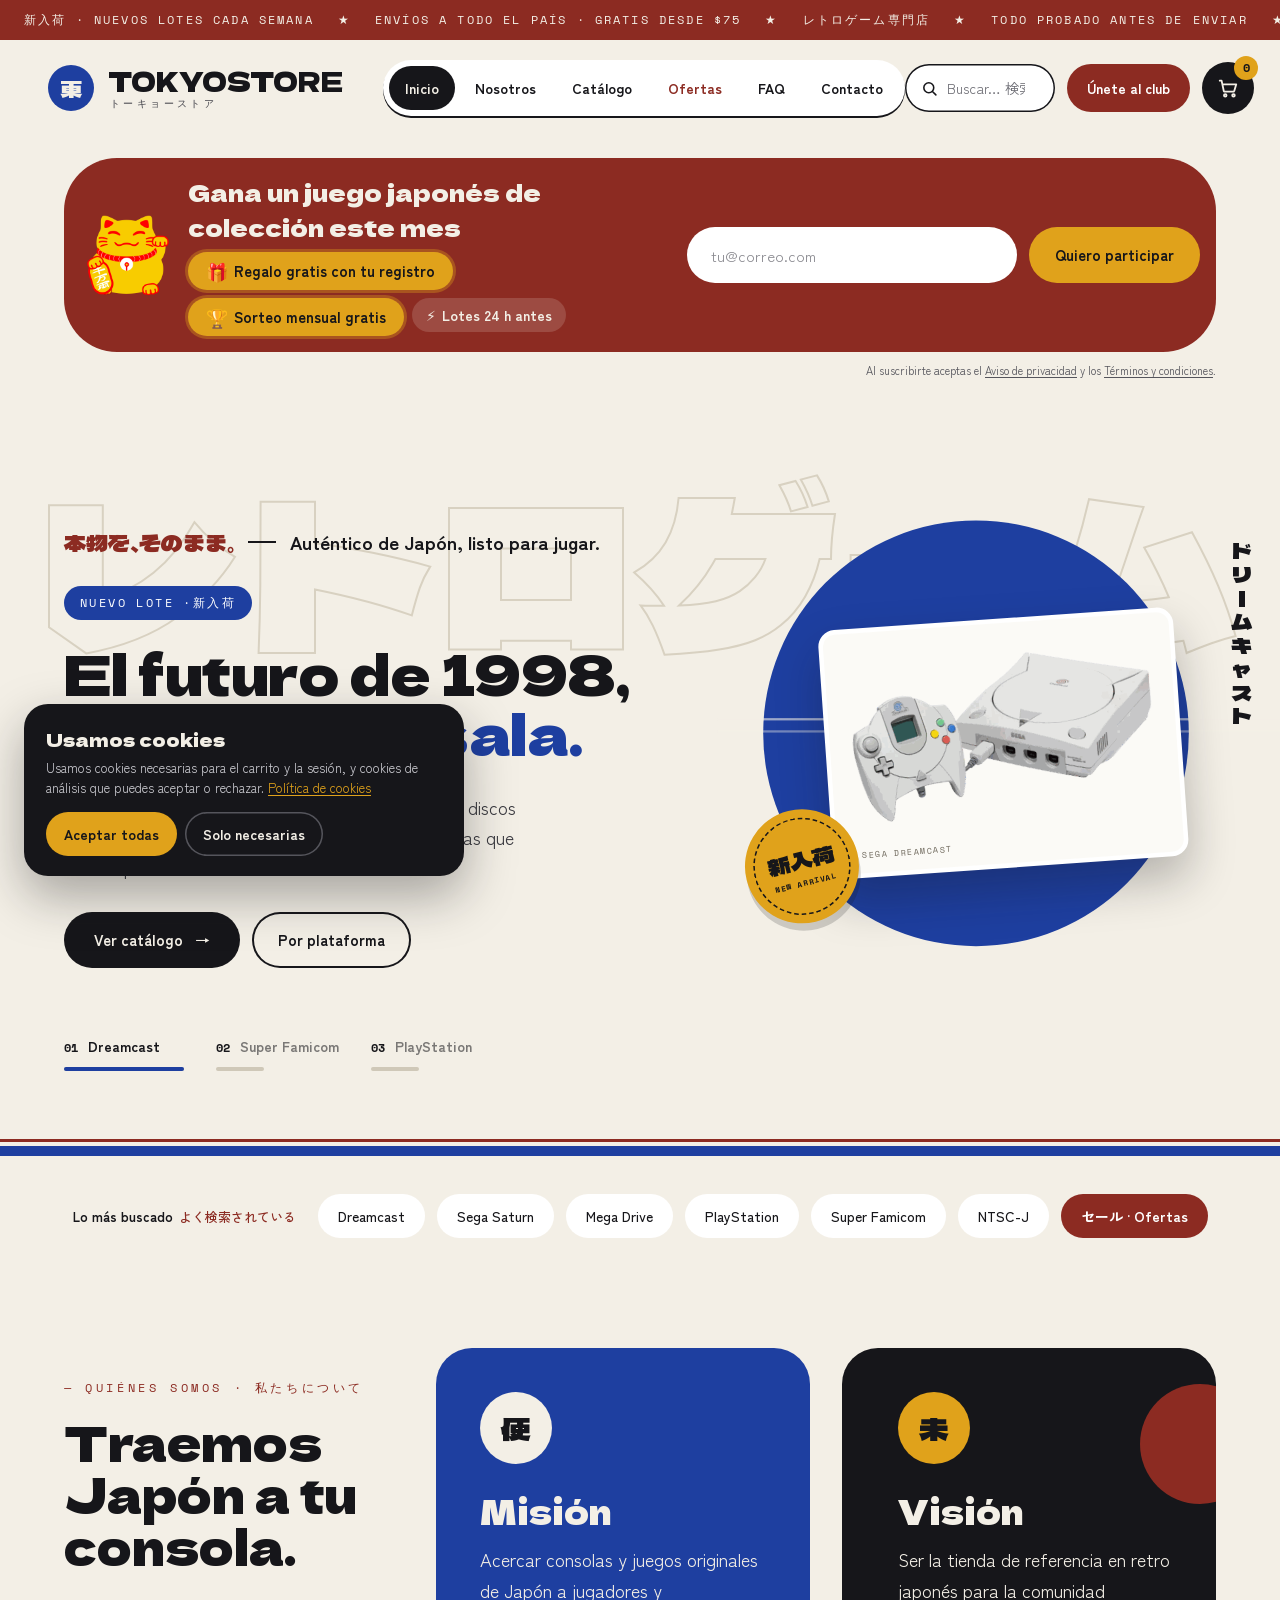
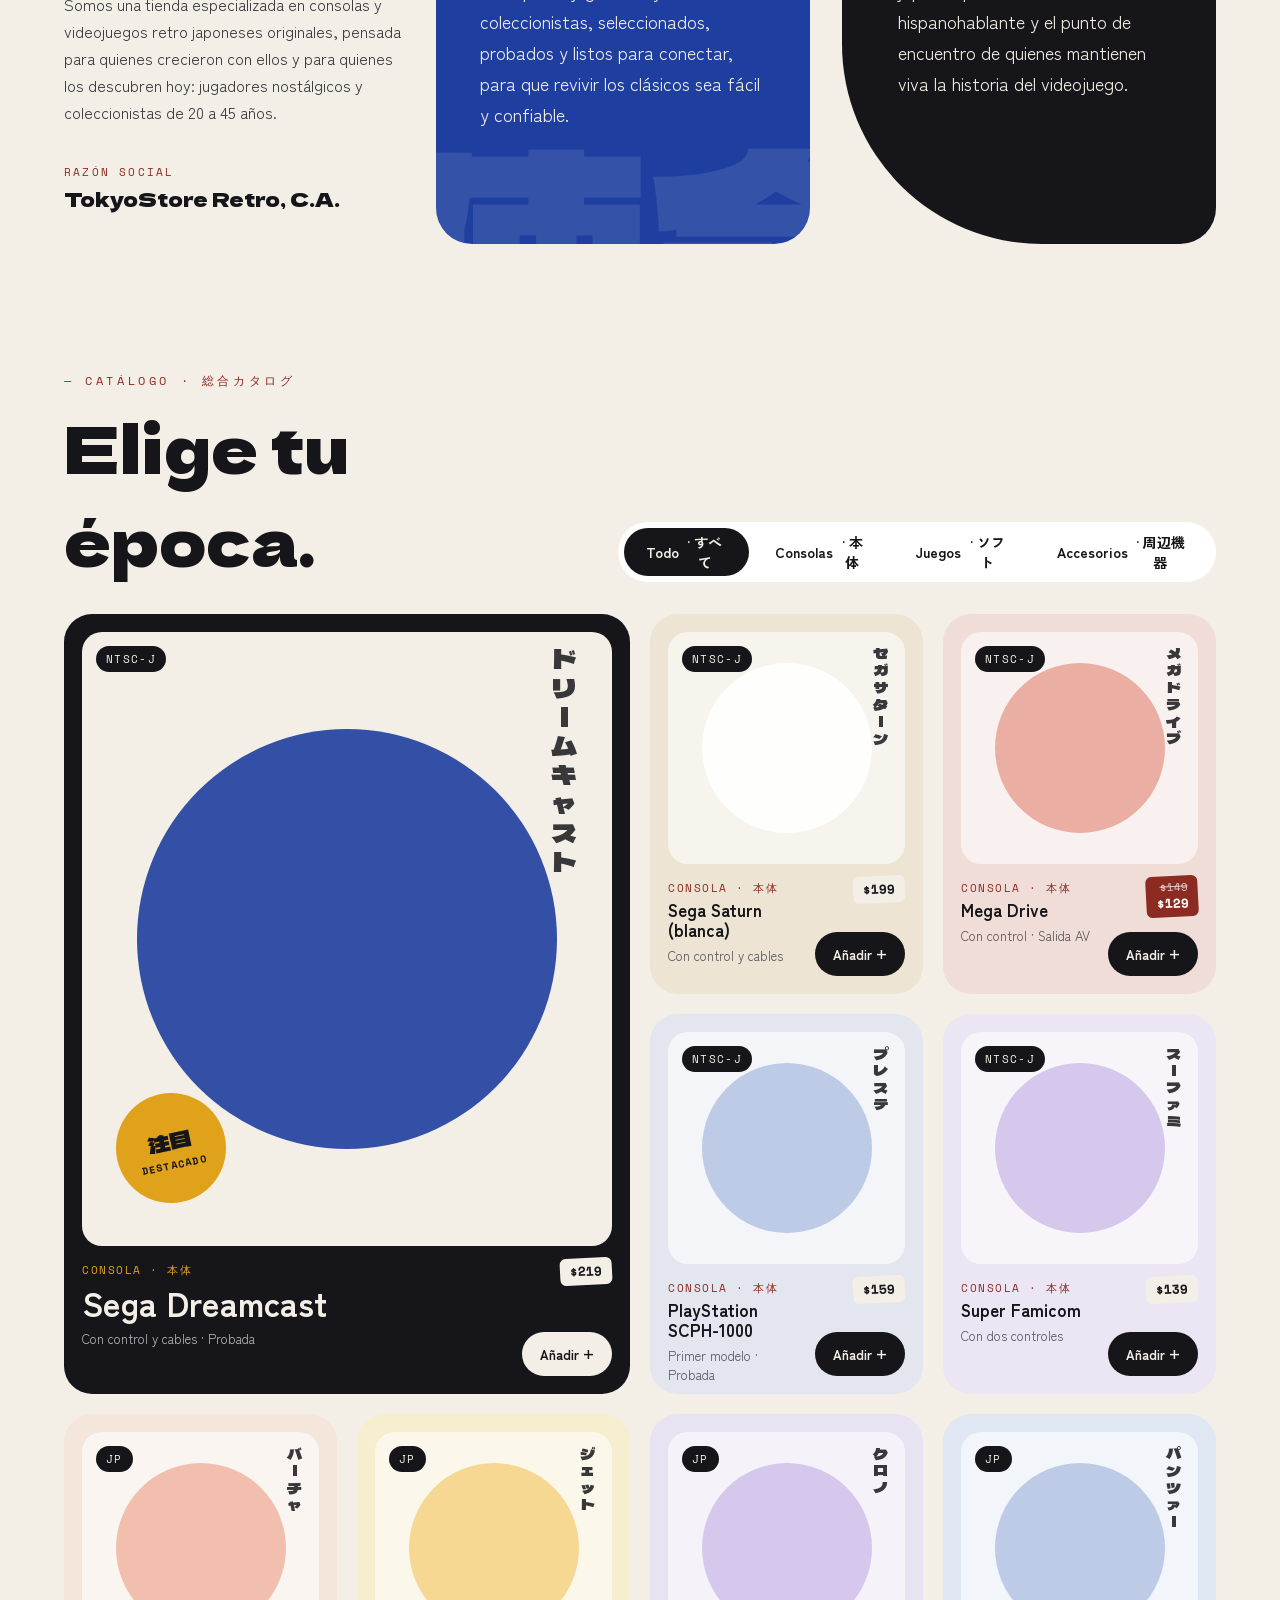
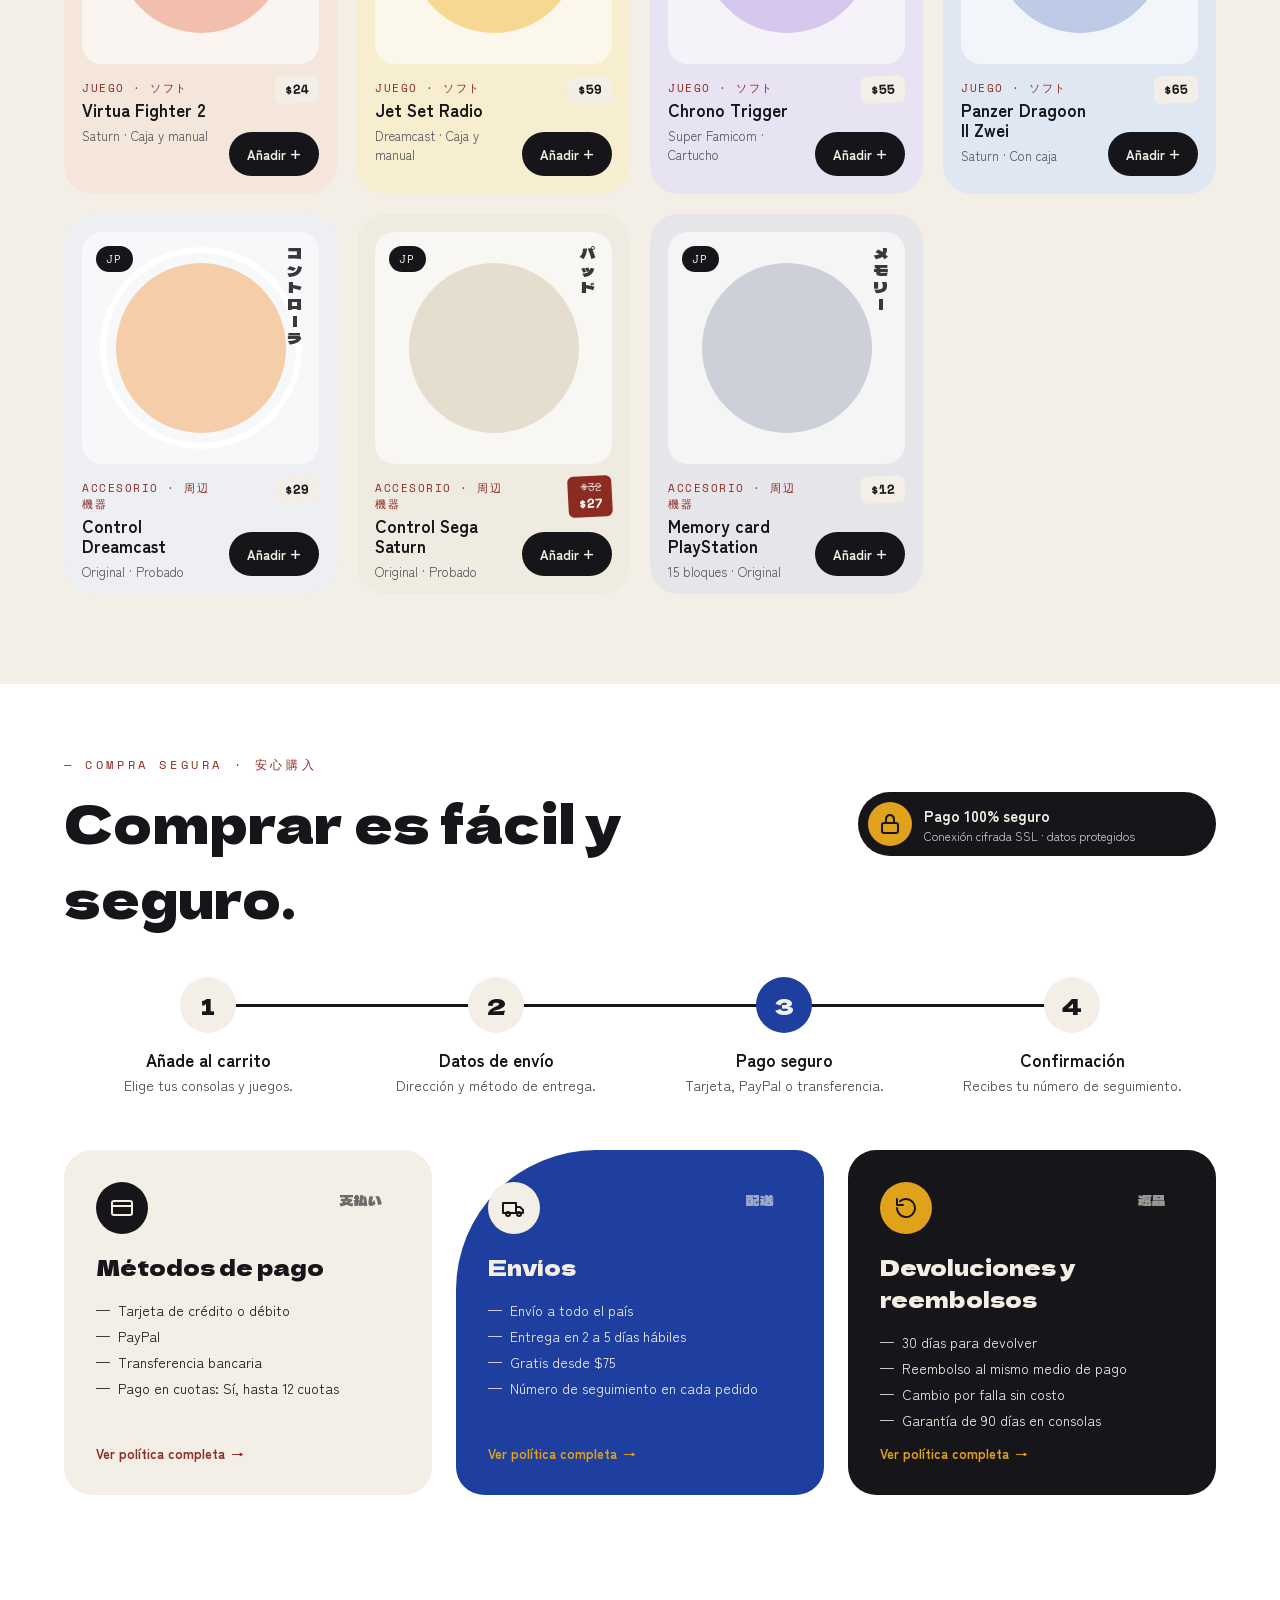
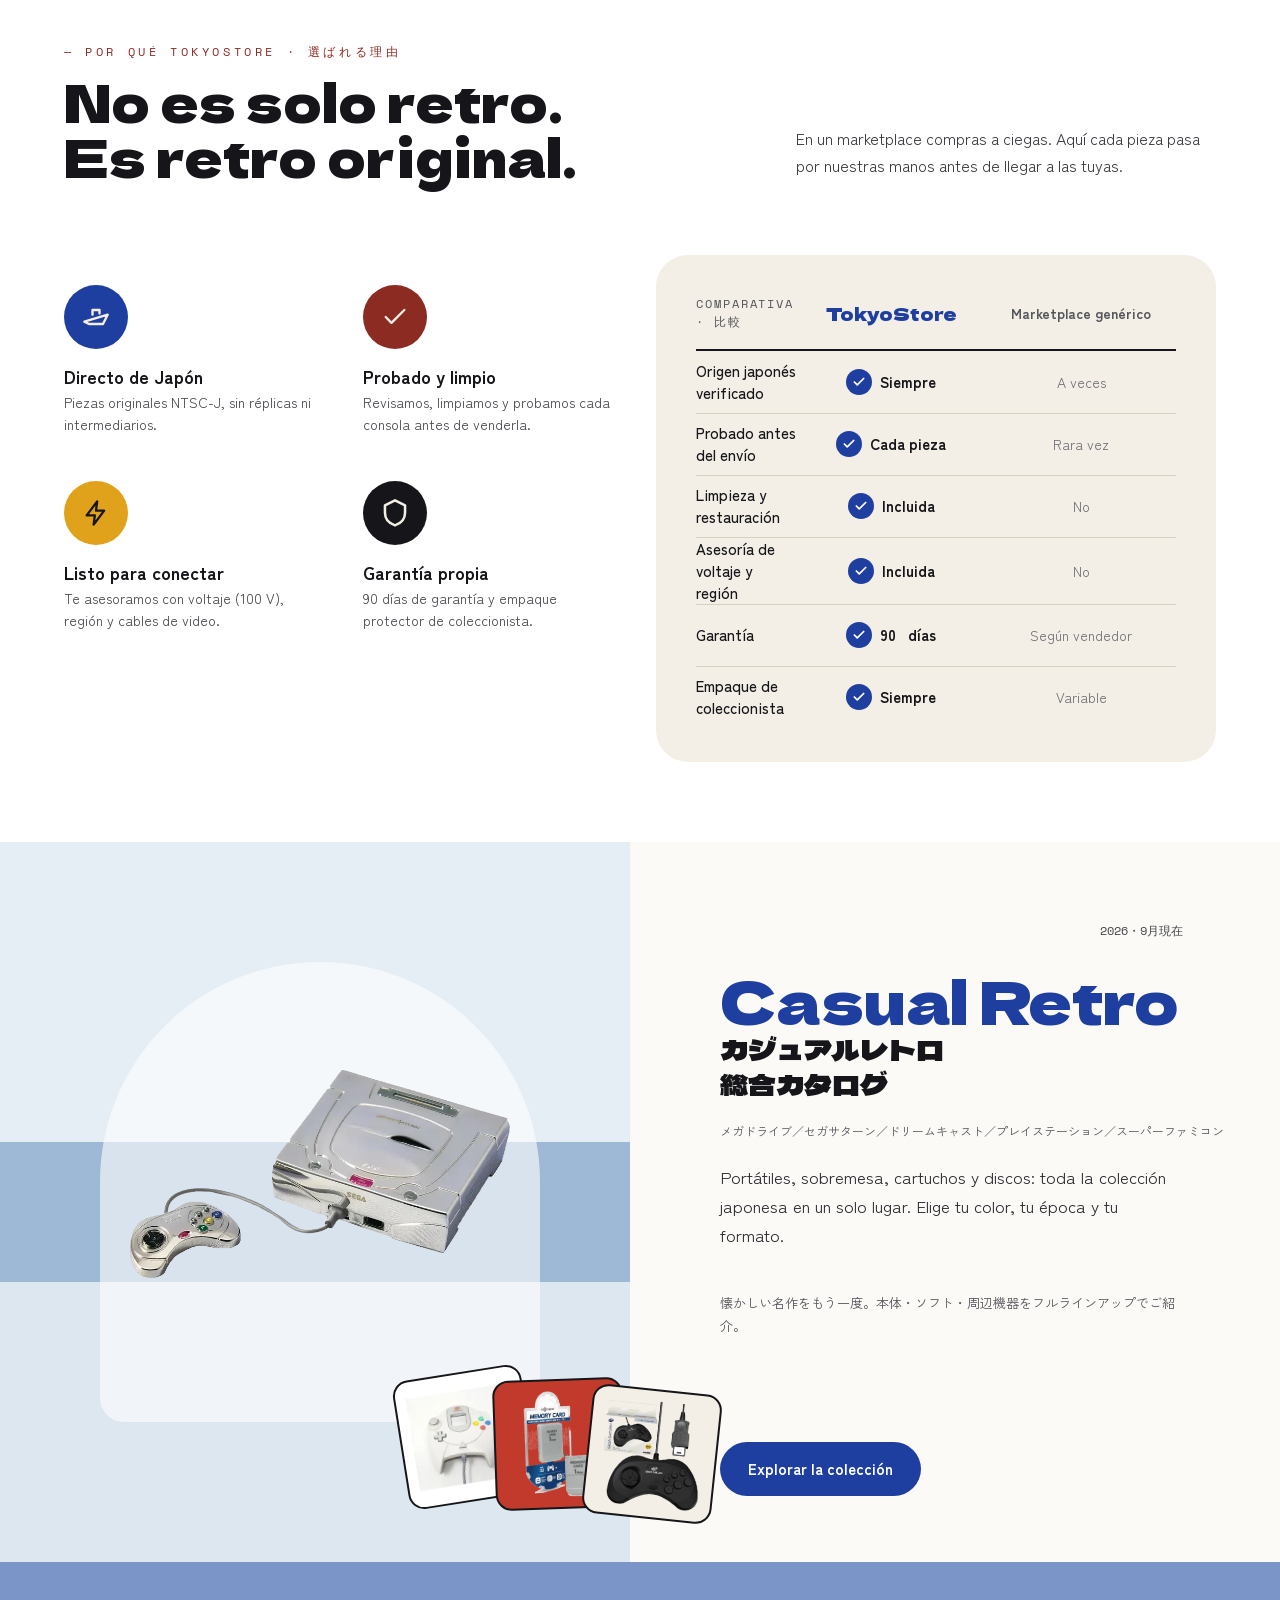
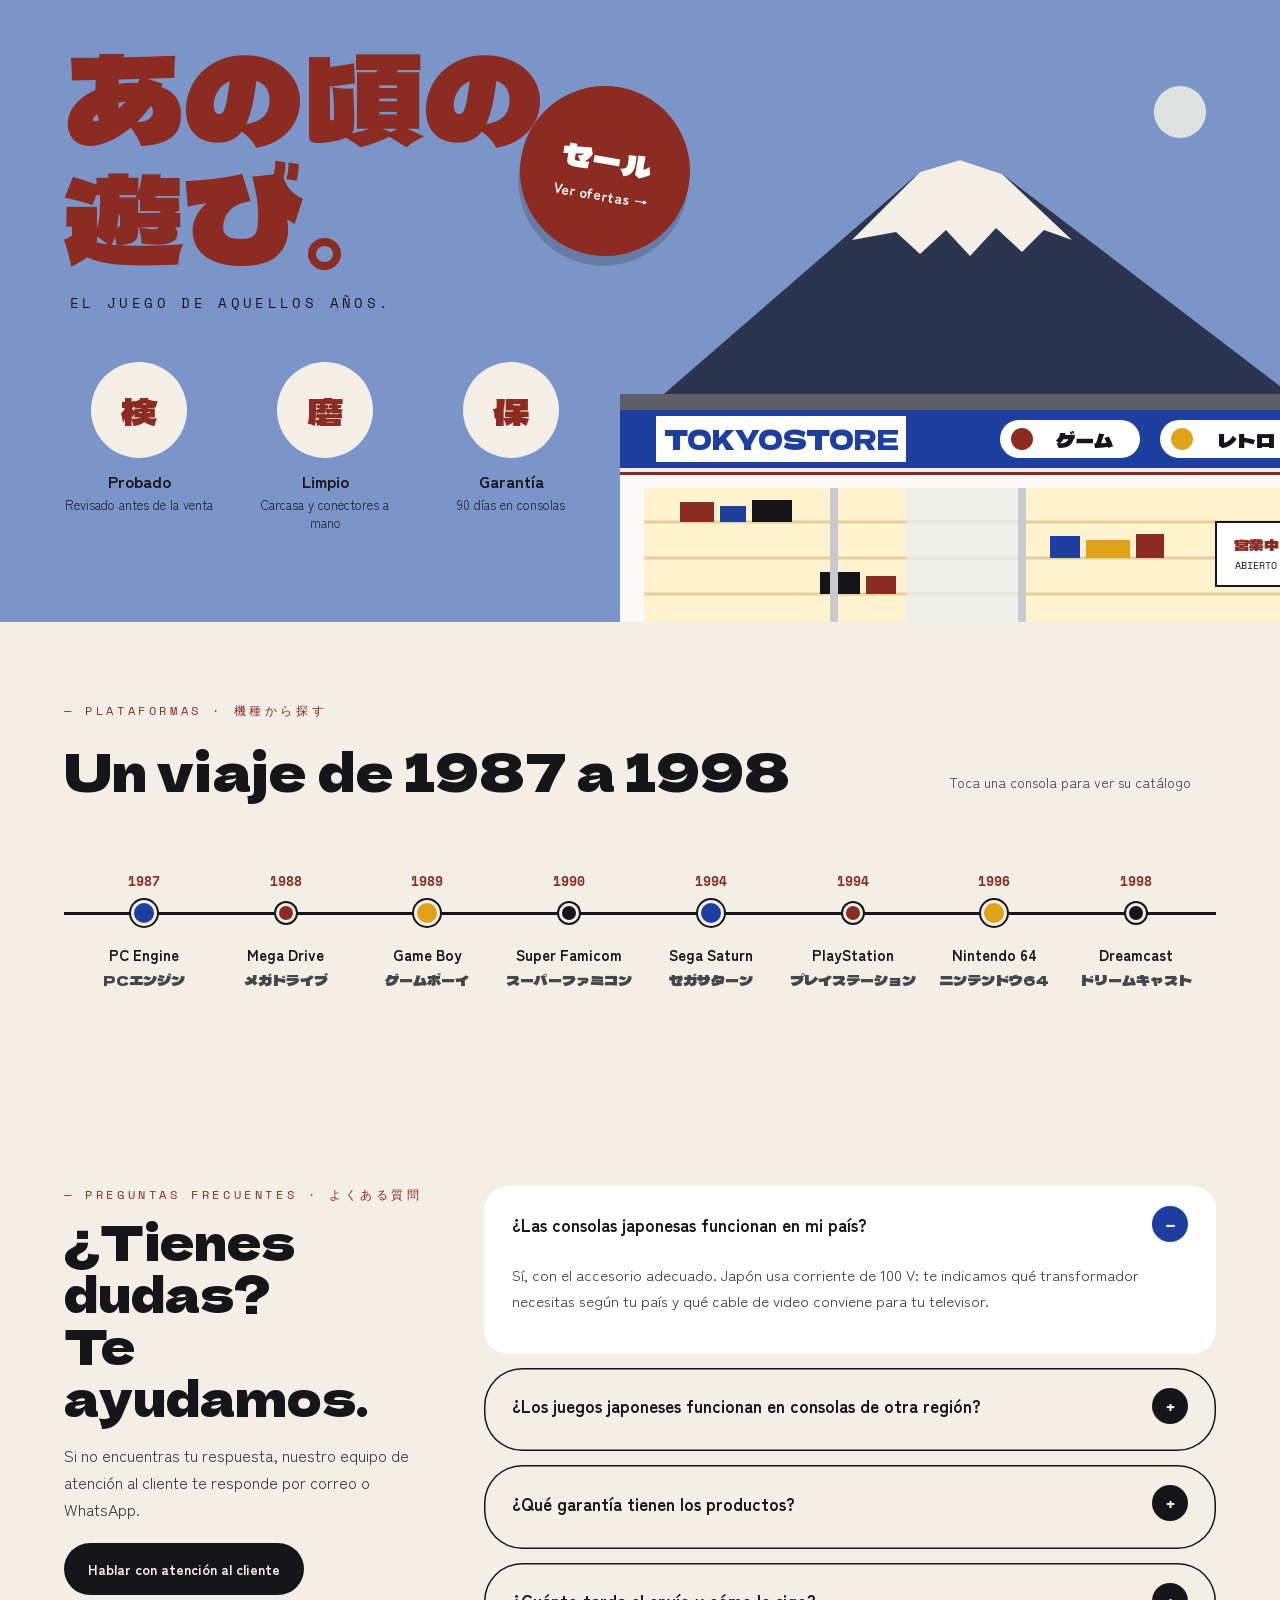
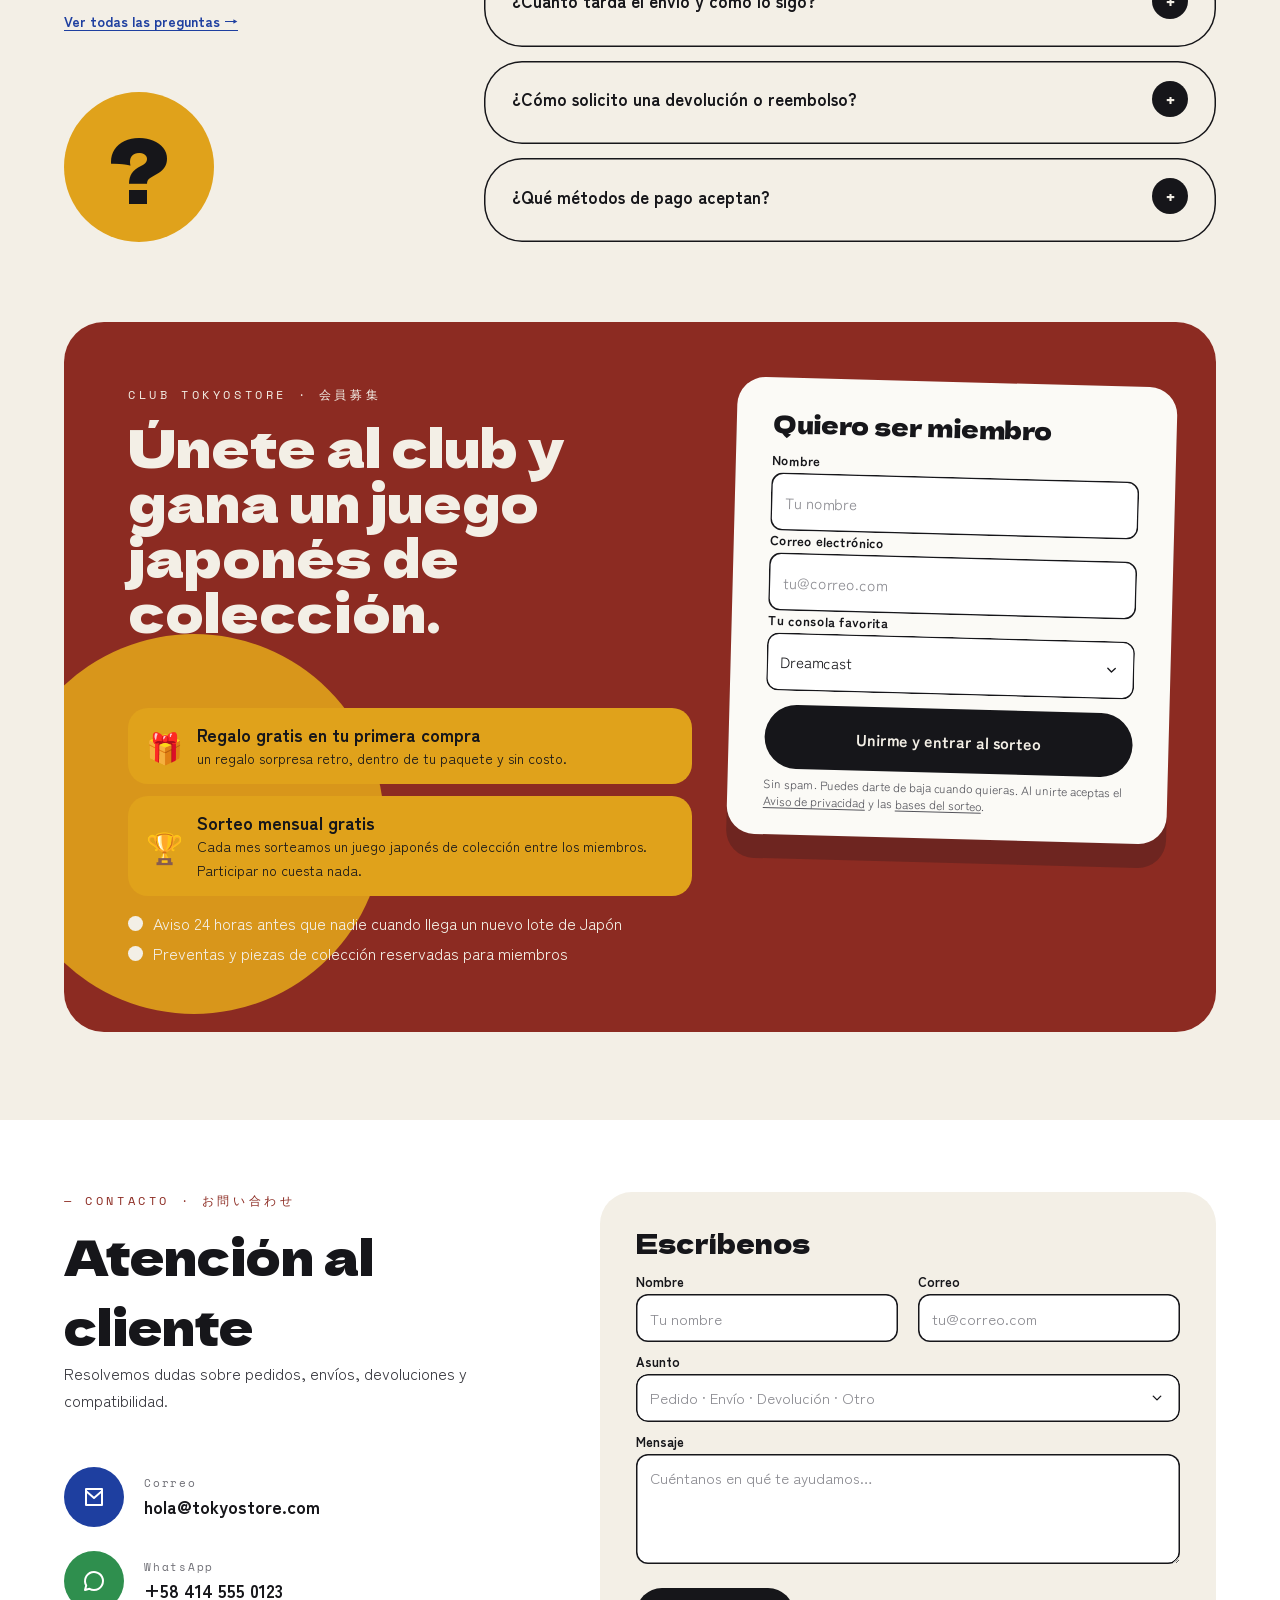
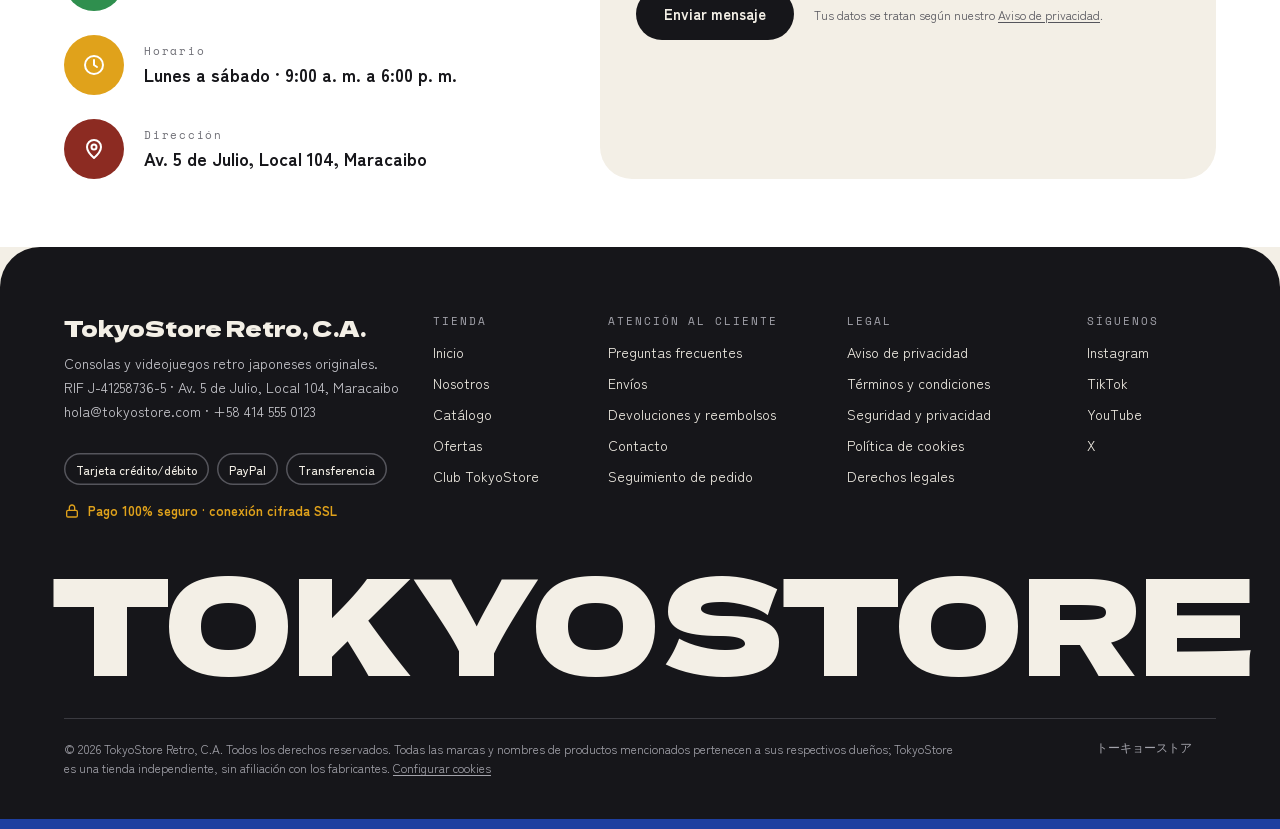
==== commit 3693f6d9: "Update perk description in index.html" ====
--- a/index.html
+++ b/index.html
@@ -122,7 +122,7 @@
       <div class="lead__copy">
         <h2 class="lead__title" id="lead-title">Gana <span data-cfg="premioMes">un juego japonés de colección</span> este mes</h2>
         <ul class="lead__perks" aria-label="Qué recibes al unirte al Club TokyoStore">
-          <li class="lead__perk lead__perk--gift"><span aria-hidden="true">🎁</span><b>Regalo gratis en tu primera compra</b></li>
+          <li class="lead__perk lead__perk--gift"><span aria-hidden="true">🎁</span><b>Regalo gratis con tu registro</b></li>
           <li class="lead__perk lead__perk--gift"><span aria-hidden="true">🏆</span><b>Sorteo mensual gratis</b></li>
           <li class="lead__perk"><span aria-hidden="true">⚡</span>Lotes 24 h antes</li>
         </ul>
